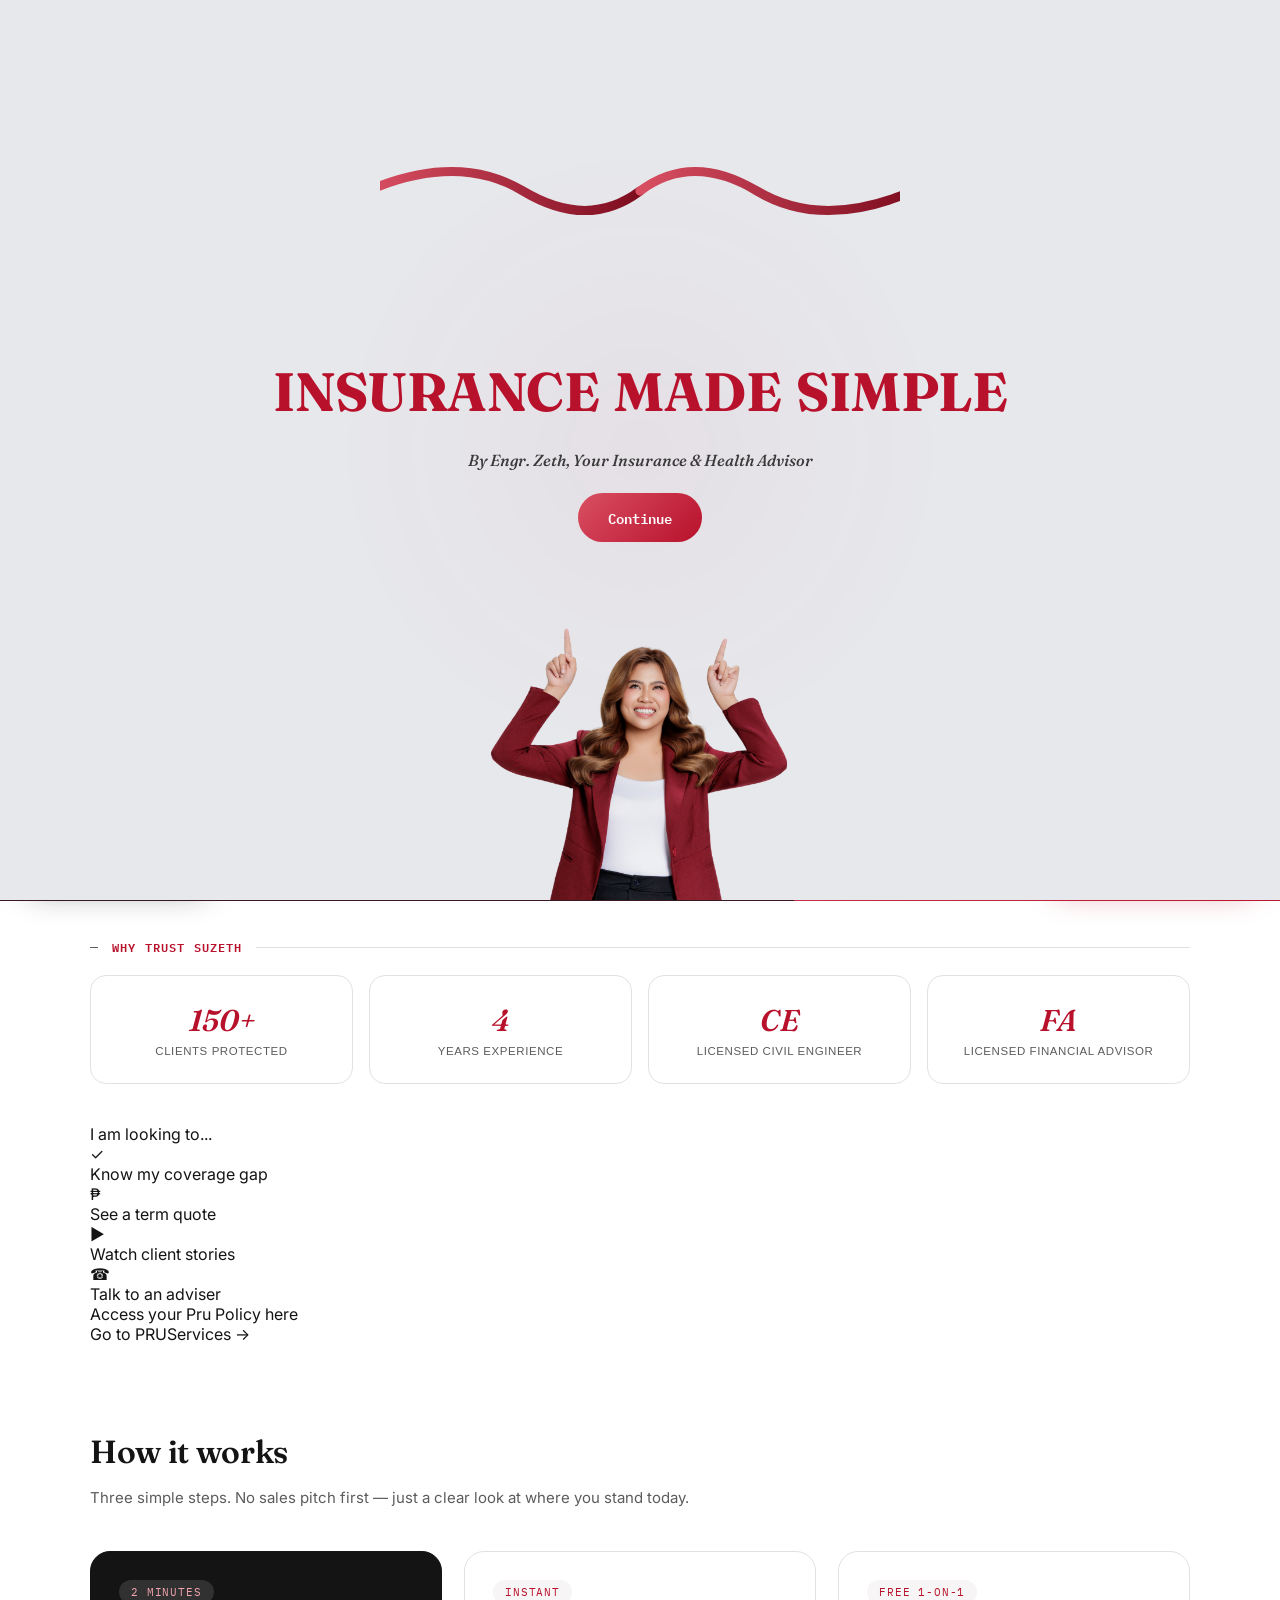
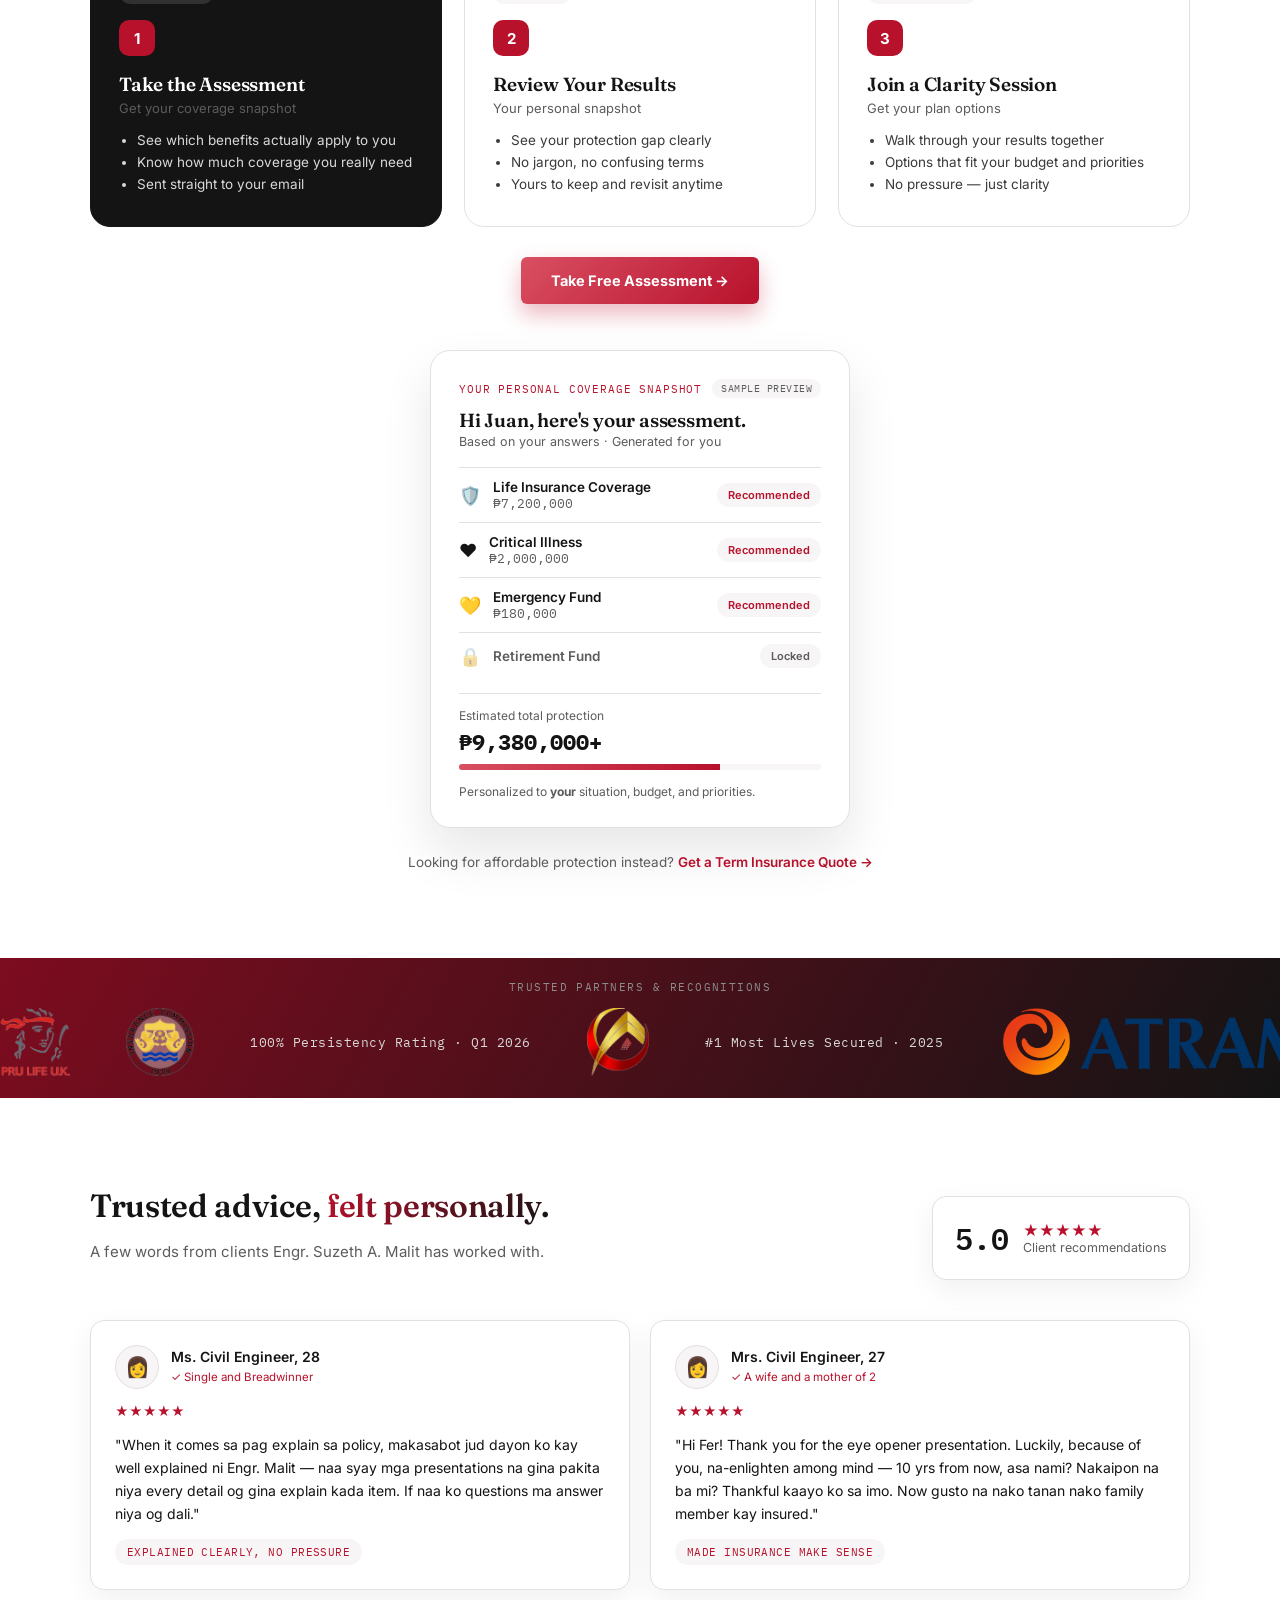
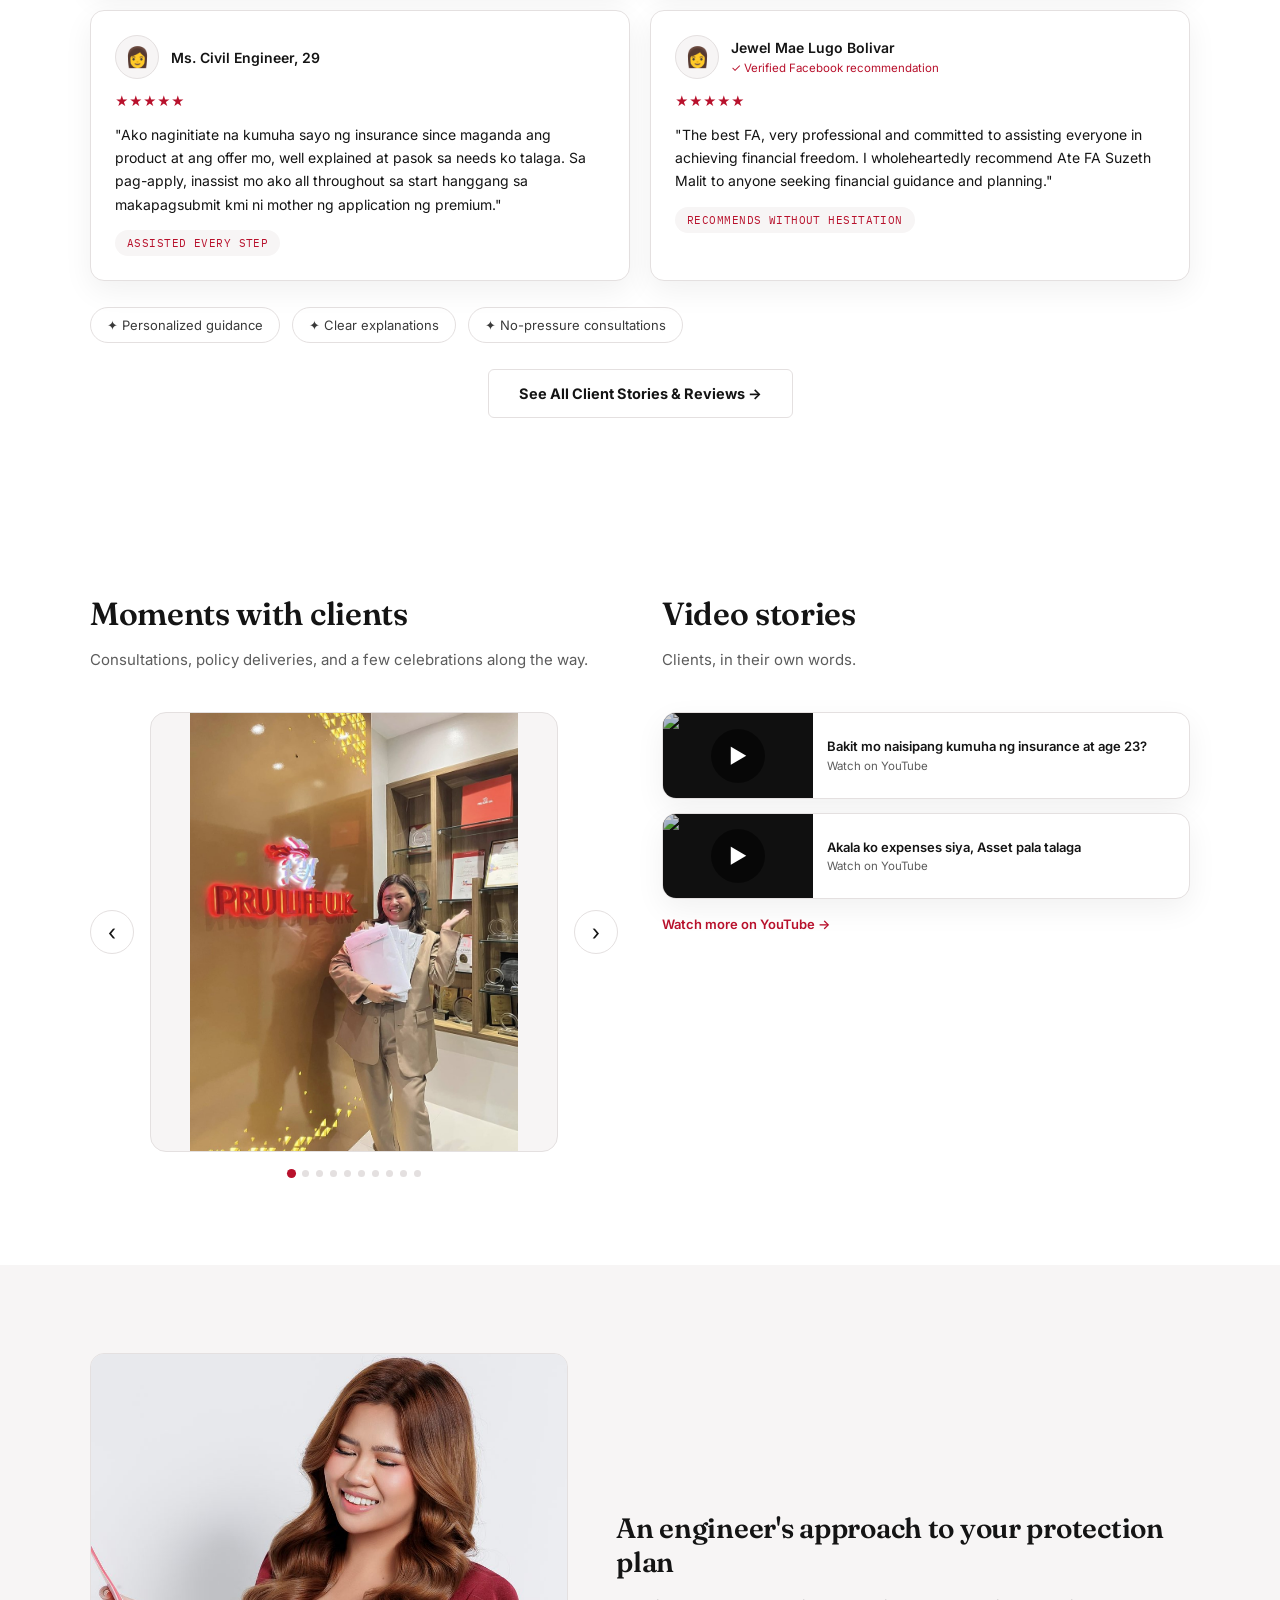
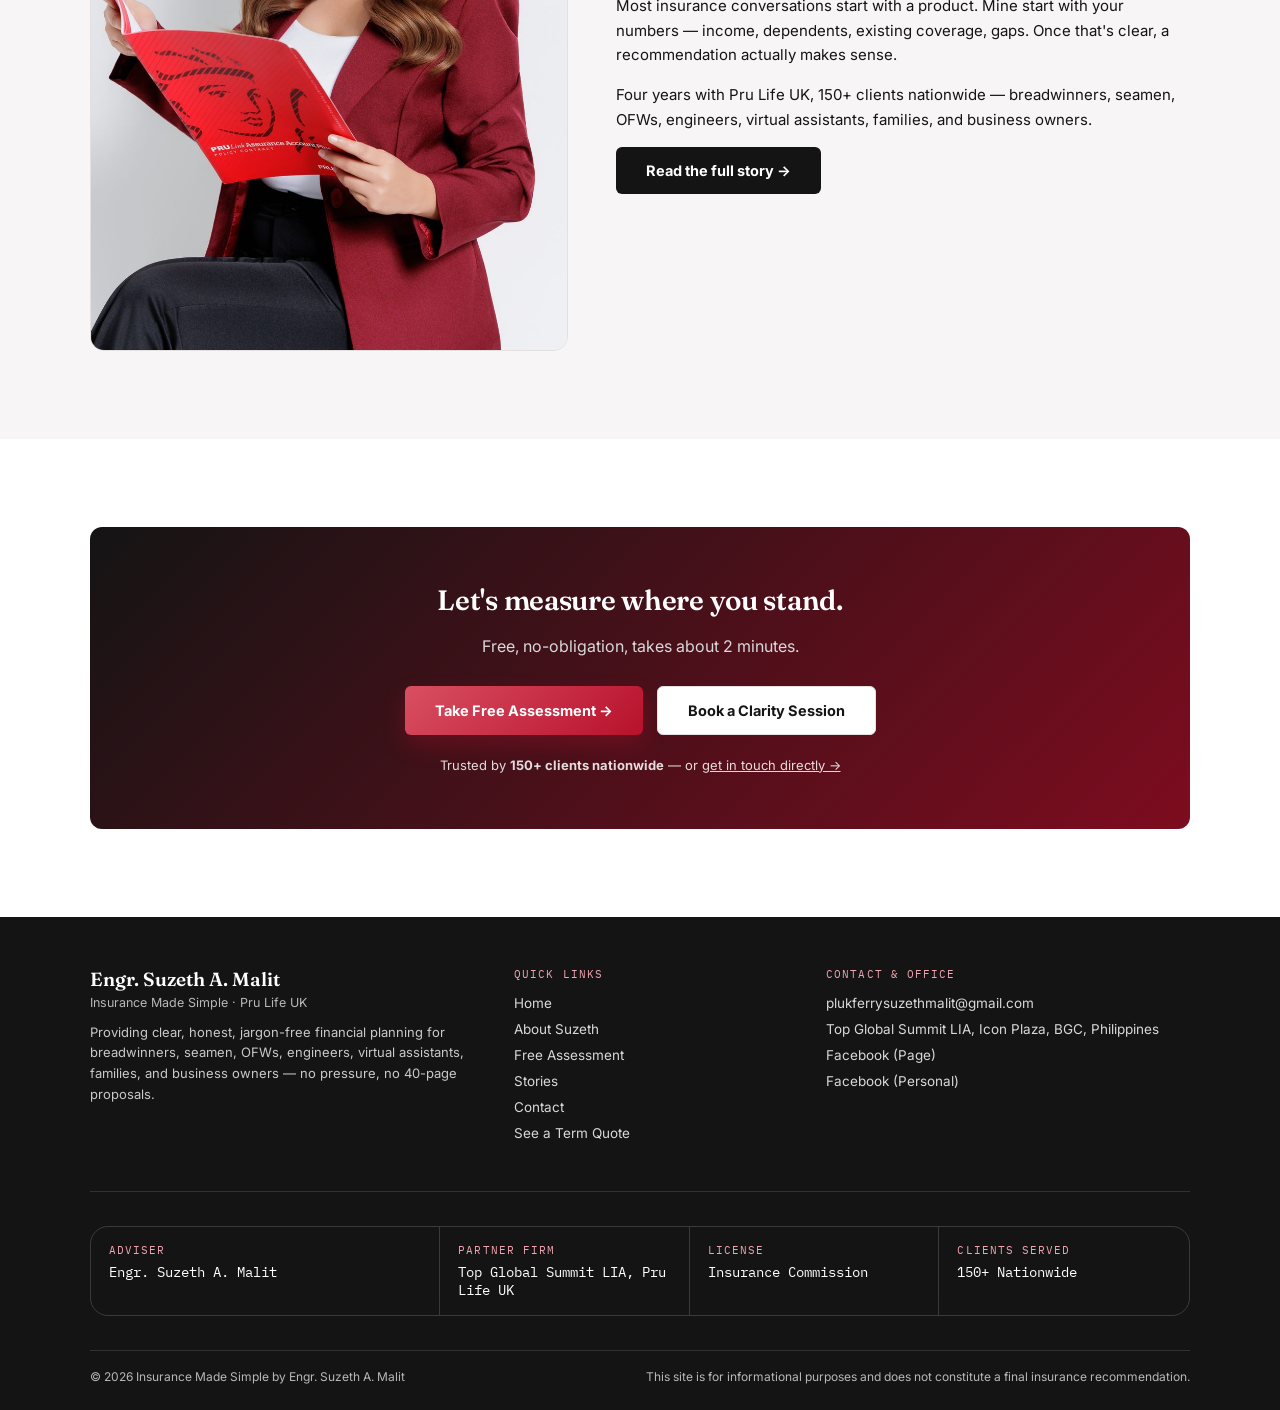
==== index.html @ 4944c246 "Add files via upload" ====
<!DOCTYPE html>
<html lang="en">
<head>
<meta charset="UTF-8">
<meta name="viewport" content="width=device-width, initial-scale=1.0">
<title>Insurance Made Simple — by Engr. Suzeth A. Malit</title>
<meta name="description" content="Licensed financial adviser under Pru Life UK. Structured, no-nonsense life & health insurance planning, made simple.">
<link rel="preconnect" href="https://fonts.googleapis.com">
<link href="https://fonts.googleapis.com/css2?family=Fraunces:ital,opsz,wght@0,9..144,400;0,9..144,500;0,9..144,600;0,9..144,700;1,9..144,500;1,9..144,600&family=Inter:wght@400;500;600;700&family=IBM+Plex+Mono:wght@400;500;600&display=swap" rel="stylesheet">
<link rel="stylesheet" href="styles.css">
<style>
  .hero{padding:48px 0 80px 0;}
  .hero-greeting{
    font-family:'Fraunces',serif;
    font-size:24px;
    font-style:italic;
    color:var(--tan-deep);
    font-weight:600;
    margin-bottom:22px;
  }
  .hero-grid{
    display:grid;
    grid-template-columns:1fr 1.1fr;
    gap:48px;
    align-items:center;
  }
  .eyebrow-pill{
    display:inline-flex;align-items:center;gap:8px;
    font-family:'IBM Plex Mono',monospace;
    font-size:11.5px;letter-spacing:0.1em;text-transform:uppercase;
    color:var(--tan-deep);
    background:var(--card);
    border:1px solid var(--line);
    padding:7px 14px;border-radius:100px;
    margin-bottom:22px;
  }
  .hero h1{
    font-size:50px;
    line-height:1.1;
    margin-bottom:20px;
  }
  .hero p.lede{
    font-size:16.5px;
    color:var(--ink-soft);
    max-width:48ch;
    margin-bottom:30px;
  }
  .hero-ctas{display:flex;gap:14px;flex-wrap:wrap;}
  .hero-rating-badge{
    margin-top:20px;padding:16px 20px;background:var(--cream-2);border-radius:12px;
    display:inline-block;max-width:220px;
  }
  .hrb-stars{color:#F5A623;font-size:14px;letter-spacing:2px;margin-bottom:4px;}
  .hrb-title{font-family:'Fraunces',serif;font-weight:600;font-size:16px;color:var(--ink);}
  .hrb-sub{font-size:13px;color:var(--slate);}

  .hero-photo-card{
    background:var(--card);
    border:1.5px solid var(--line);
    border-radius:28px;
    padding:14px;
    box-shadow:0 20px 50px rgba(20,20,20,0.12);
  }
  .hero-photo-card .photo-slot{
    aspect-ratio:4/5;
    border-radius:20px;
    position:relative;
  }
  .featured-tag{
    position:absolute;
    bottom:14px;left:14px;
    background:var(--card);
    border:1px solid var(--line);
    border-radius:100px;
    padding:7px 14px;
    font-size:12.5px;
    font-weight:600;
    color:var(--ink);
  }
  .spotlight-eyebrow{
    font-family:'IBM Plex Mono',monospace;
    font-size:11px;letter-spacing:0.1em;text-transform:uppercase;
    color:var(--slate);
    margin:18px 0 4px 0;
  }
  .spotlight-name{
    font-size:24px;
    margin-bottom:12px;
  }
  .spotlight-quote{
    border-left:3px solid var(--tan);
    padding-left:14px;
    font-size:13.5px;
    color:var(--ink-soft);
  }

  section.section{padding:78px 0;}
  .section-head{max-width:60ch;margin-bottom:40px;}
  .section-head h2{font-size:32px;margin-bottom:12px;}
  .section-head p{color:var(--slate);font-size:15px;}
  .section-head-row{
    display:flex;justify-content:space-between;align-items:flex-end;flex-wrap:wrap;gap:20px;
    margin-bottom:40px;
  }

  .how-grid{
    display:grid;
    grid-template-columns:repeat(3,1fr);
    gap:20px;
  }
  .how-card{
    background:var(--card);
    border:1.5px solid var(--line);
    border-radius:var(--radius);
    padding:26px;
    box-shadow:0 10px 30px rgba(20,20,20,0.06);
  }
  .how-num{
    font-family:'IBM Plex Mono',monospace;
    font-size:12px;
    color:#fff;
    background:linear-gradient(135deg, var(--tan), var(--tan-deep));
    width:28px;height:28px;
    border-radius:50%;
    display:flex;align-items:center;justify-content:center;
    margin-bottom:16px;
  }
  .how-card h3{font-size:18px;margin-bottom:8px;color:var(--ink);}
  .how-card p{font-size:14px;color:var(--slate);margin:0;}

  .about-preview{
    display:grid;
    grid-template-columns:1fr 1.2fr;
    gap:48px;
    align-items:center;
  }
  .about-preview .photo-slot{aspect-ratio:4/5;}
  .about-preview h2{font-size:28px;margin-bottom:14px;}
  .about-preview p{color:var(--charcoal);font-size:15px;margin-bottom:14px;}

  .testi-grid{
    display:grid;
    grid-template-columns:repeat(3,1fr);
    gap:20px;
  }
  .testi-grid-2col{grid-template-columns:repeat(2,1fr);}
  .testi-grid-2col .testi-card:last-child:nth-child(odd){grid-column:1 / -1;max-width:calc(50% - 10px);margin:0 auto;}
  .tag-row{display:flex;gap:12px;flex-wrap:wrap;margin-top:26px;}
  .tag-pill{
    font-size:13px;color:var(--ink-soft);
    background:var(--card);
    border:1px solid var(--line);
    padding:9px 16px;border-radius:100px;
  }

  .cta-band{
    background:linear-gradient(135deg, var(--ink), var(--maroon));
    color:#fff;
    padding:56px 0;
    text-align:center;
    border-radius:12px;
  }
  .cta-band h2{color:#fff;font-size:28px;margin-bottom:12px;}
  .cta-band p{color:#D9D9D9;margin-bottom:26px;}
  .cta-wrap{max-width:var(--maxw);margin:0 auto;padding:0 40px;}

  @media (max-width:900px){
    .hero-grid{grid-template-columns:1fr;}
    .hero-photo-card{order:-1;max-width:280px;margin:0 auto;}
    .hero h1{font-size:36px;}
    .hero-greeting{font-size:19px;}
    .how-grid{grid-template-columns:1fr;}
    .about-preview{grid-template-columns:1fr;}
    .about-preview .photo-slot{max-width:220px;margin:0 auto;}
    .testi-grid{grid-template-columns:1fr;}
    .achieve-grid{grid-template-columns:1fr 1fr;}
  }

  .video-card{
    border:1.5px solid var(--line);
    border-radius:var(--radius);
    background:var(--card);
    overflow:hidden;
    box-shadow:0 10px 30px rgba(20,20,20,0.06);
  }
  .video-card .vc-frame{aspect-ratio:16/9;background:#000;}
  .video-card .vc-frame iframe{width:100%;height:100%;border:none;display:block;}

  .step-grid{display:grid;grid-template-columns:1fr 1fr;gap:22px;}
  .step-card{border:1.5px solid var(--line);border-radius:20px;padding:28px;background:var(--white);}
  .step-card.dark{background:var(--ink);border-color:var(--ink);}
  .step-card.dark *{color:#fff;}
  .step-card.dark p, .step-card.dark li{color:#D9D9D9;}
  .step-tag{
    display:inline-flex;align-items:center;gap:6px;
    font-family:'IBM Plex Mono',monospace;font-size:10.5px;letter-spacing:0.08em;text-transform:uppercase;
    color:var(--tan-deep);background:var(--cream-2);padding:5px 12px;border-radius:100px;margin-bottom:16px;
  }
  .step-card.dark .step-tag{background:rgba(255,255,255,0.12);color:var(--gold-light);}
  .step-num-badge{
    width:36px;height:36px;border-radius:10px;background:var(--tan-deep);color:#fff;
    display:flex;align-items:center;justify-content:center;font-weight:700;font-size:15px;margin-bottom:16px;
  }
  .step-card h3{font-size:19px;margin-bottom:4px;}
  .step-card .step-sub{font-size:13px;color:var(--slate);margin-bottom:16px;}
  .step-card ul{margin:0;padding-left:18px;font-size:13.5px;color:var(--ink-soft);}
  .step-card li{margin-bottom:6px;}
  @media (max-width:760px){.step-grid{grid-template-columns:1fr;}}

  /* ---------- Scrolling logo marquee ---------- */
  .marquee-section{
    padding:22px 0;
    background:var(--ink);
    overflow:hidden;
  }
  .marquee-label{
    text-align:center;
    font-family:'IBM Plex Mono',monospace;
    font-size:10.5px;
    letter-spacing:0.14em;
    color:#8C8C8C;
    margin-bottom:14px;
  }
  .marquee-track{
    overflow:hidden;
    width:100%;
  }
  .marquee-content{
    display:flex;
    align-items:center;
    gap:56px;
    width:max-content;
    animation:marquee-scroll 28s linear infinite;
  }
  .marquee-section:hover .marquee-content{animation-play-state:paused;}
  .marquee-item{
    display:flex;
    align-items:center;
    flex-shrink:0;
  }
  .marquee-item img{height:68px;width:auto;object-fit:contain;}
  .marquee-item.text{
    font-family:'IBM Plex Mono',monospace;
    font-size:12.5px;
    letter-spacing:0.04em;
    color:#D9D9D9;
    white-space:nowrap;
  }
  @keyframes marquee-scroll{
    from{transform:translateX(0);}
    to{transform:translateX(-50%);}
  }
  @media (max-width:600px){
    .marquee-item img{height:44px;}
    .marquee-content{gap:36px;}
  }

  .home-video-grid{display:grid;grid-template-columns:repeat(3,1fr);gap:18px;}
  .home-video-grid .video-card{
    display:block;text-decoration:none;
    border:1.5px solid var(--line);border-radius:var(--radius);overflow:hidden;
    background:var(--white);box-shadow:0 10px 30px rgba(20,20,20,0.06);
    transition:transform .15s ease, box-shadow .15s ease;
  }
  .home-video-grid .video-card:hover{transform:translateY(-2px);box-shadow:0 14px 34px rgba(20,20,20,0.1);}
  .home-video-grid .vc-frame{
    aspect-ratio:4/5;background:#141414;position:relative;
    display:flex;align-items:center;justify-content:center;
  }
  .home-video-grid .vc-frame img{width:100%;height:100%;object-fit:contain;display:block;}
  .home-video-grid .vc-body{padding:14px 16px;}
  .home-video-grid .vc-title{font-size:13.5px;font-weight:600;color:var(--ink);}
  .home-video-grid .vc-desc{font-size:12px;color:var(--slate);}
  .vc-play-overlay{
    position:absolute;inset:0;display:flex;align-items:center;justify-content:center;
    background:rgba(0,0,0,0.18);
  }
  .vc-play-overlay span{
    width:54px;height:54px;border-radius:50%;background:rgba(0,0,0,0.55);
    display:flex;align-items:center;justify-content:center;color:#fff;font-size:20px;
  }
  .home-video-more{
    border:1.5px dashed var(--line);border-radius:var(--radius);
    display:flex;flex-direction:column;align-items:center;justify-content:center;
    text-align:center;padding:30px 20px;aspect-ratio:4/5;background:var(--white);
  }
  .hvm-icon{font-size:28px;margin-bottom:10px;}
  .hvm-title{font-size:14px;font-weight:600;color:var(--ink);margin-bottom:4px;}
  .hvm-sub{font-size:12px;color:var(--slate);}
  @media (max-width:760px){.home-video-grid{grid-template-columns:1fr 1fr;}}

  .proof-split-videos .video-card{
    display:flex;text-decoration:none;
    border:1.5px solid var(--line);border-radius:var(--radius);overflow:hidden;
    background:var(--white);box-shadow:0 10px 30px rgba(20,20,20,0.06);
    transition:transform .15s ease, box-shadow .15s ease;
  }
  .proof-split-videos .video-card:hover{transform:translateY(-2px);box-shadow:0 14px 34px rgba(20,20,20,0.1);}
  .proof-split-videos .vc-frame{
    aspect-ratio:16/9;background:#141414;position:relative;flex-shrink:0;width:150px;
    display:flex;align-items:center;justify-content:center;
  }
  .proof-split-videos .vc-frame img{width:100%;height:100%;object-fit:cover;display:block;}
  .proof-split-videos .vc-frame iframe{width:100%;height:100%;border:none;display:block;}
  .proof-split-videos .vc-body{padding:12px 14px;display:flex;flex-direction:column;justify-content:center;}
  .proof-split-videos .vc-title{font-size:13px;font-weight:600;color:var(--ink);line-height:1.3;}
  .proof-split-videos .vc-desc{font-size:11.5px;color:var(--slate);margin-top:4px;}
  @media (max-width:500px){.proof-split-videos .video-card{flex-direction:column;}.proof-split-videos .vc-frame{width:100%;}}

  .social-proof-strip{
    display:flex;align-items:center;justify-content:center;gap:16px;
    flex-wrap:wrap;padding:26px 0;
  }
  .sp-avatars{display:flex;}
  .sp-avatar{
    width:38px;height:38px;border-radius:50%;
    background:var(--cream-2);border:2px solid var(--white);
    display:flex;align-items:center;justify-content:center;
    overflow:hidden;margin-left:-10px;
    box-shadow:0 2px 6px rgba(20,20,20,0.1);
  }
  .sp-avatar img{width:100%;height:100%;object-fit:cover;filter:blur(3px);transform:scale(1.15);}
  .sp-avatar:first-child{margin-left:0;}
  .sp-text{font-size:14px;color:var(--ink-soft);}
  .sp-text b{color:var(--ink);}
  @media (max-width:600px){
    .social-proof-strip{flex-direction:column;text-align:center;gap:10px;}
  }
  .intro-preloader{
    position:fixed;inset:0;z-index:10000;
    background:#E7E8EC;
    display:flex;flex-direction:column;align-items:center;justify-content:center;gap:16px;
    opacity:1;transition:opacity .6s cubic-bezier(.16,.84,.44,1),visibility .6s cubic-bezier(.16,.84,.44,1);
  }
  .intro-preloader.intro-loaded{opacity:0;visibility:hidden;pointer-events:none;}
  .intro-glow{
    position:absolute;width:min(70vw,480px);height:min(70vw,480px);
    background:radial-gradient(circle, rgba(184,17,44,0.10), transparent 70%);
    border-radius:50%;opacity:0;filter:blur(20px);
    animation:introGlow 1.3s cubic-bezier(.16,.84,.44,1) forwards;
  }
  @keyframes introGlow{0%{opacity:0;transform:scale(.15);}40%{opacity:.8;transform:scale(1);}100%{opacity:.35;transform:scale(1.35);}}
  .intro-bg-photo{
    position:absolute;left:50%;bottom:0;transform:translateX(-50%);
    height:62%;width:auto;max-width:82%;
    opacity:0;object-fit:contain;object-position:bottom center;
    animation:introBgPhotoIn 1.6s cubic-bezier(.16,.84,.44,1) forwards;animation-delay:.2s;
  }
  @keyframes introBgPhotoIn{0%{opacity:0;transform:translateX(-50%) translateY(24px);}100%{opacity:1;transform:translateX(-50%) translateY(0);}}
  @media (max-width:760px){
    .intro-bg-photo{height:52%;max-width:92%;opacity:0 !important;animation:introBgPhotoInMobile 1.6s cubic-bezier(.16,.84,.44,1) forwards;animation-delay:.2s;}
  }
  @keyframes introBgPhotoInMobile{0%{opacity:0;transform:translateX(-50%);}100%{opacity:1;transform:translateX(-50%);}}
  .intro-ribbon{
    position:absolute;top:14%;left:50%;transform:translateX(-50%);
    width:min(70vw,520px);height:auto;z-index:1;
  }
  .intro-ribbon-left, .intro-ribbon-right{
    stroke-dasharray:600;stroke-dashoffset:600;
    animation:introRibbonDraw 1.1s cubic-bezier(.16,.84,.44,1) forwards;animation-delay:.15s;
  }
  .intro-ribbon-right{animation-delay:.25s;}
  @keyframes introRibbonDraw{to{stroke-dashoffset:0;}}
  .intro-title{
    position:relative;z-index:1;margin:0;display:flex;flex-wrap:wrap;justify-content:center;gap:.28em;
    font-family:'Fraunces',serif;font-weight:700;font-size:clamp(28px,6vw,54px);
    text-align:center;color:var(--tan-deep);
  }
  .intro-title .il{display:inline-block;opacity:0;transform:scale(2.2) translateY(12px);filter:blur(14px);
    animation:introLetter .8s cubic-bezier(.16,.84,.44,1) forwards;animation-delay:calc(var(--i,0)*35ms + .2s);}
  @keyframes introLetter{0%{opacity:0;transform:scale(2.2) translateY(12px);filter:blur(14px);}55%{opacity:1;filter:blur(0);}100%{opacity:1;transform:scale(1) translateY(0);filter:blur(0);}}
  .intro-sub{
    position:relative;z-index:1;margin:6px 0 4px;
    font-family:'Fraunces',serif;font-style:italic;font-weight:500;font-size:16px;color:var(--ink-soft);opacity:0;
    animation:introFadeUp .6s cubic-bezier(.16,.84,.44,1) forwards;animation-delay:1.2s;
  }
  @keyframes introFadeUp{from{opacity:0;transform:translateY(10px);}to{opacity:1;transform:translateY(0);}}
  .intro-continue{
    position:relative;z-index:1;font-family:'IBM Plex Mono',monospace;font-weight:600;font-size:14px;
    padding:13px 30px;border-radius:100px;border:none;color:#fff;
    background:linear-gradient(135deg,var(--tan),var(--tan-deep));cursor:pointer;
    opacity:0;transform:translateY(14px);
    animation:introBtnIn .7s cubic-bezier(.16,.84,.44,1) forwards;animation-delay:1.4s;
  }
  @keyframes introBtnIn{to{opacity:1;transform:translateY(0);}}
  @media (prefers-reduced-motion: reduce){
    .intro-preloader{transition:opacity .2s linear;}
    .intro-glow{display:none;}
  }
  .snapshot-preview-wrap{display:flex;justify-content:center;margin-top:46px;}
  .snapshot-card{
    max-width:420px;width:100%;background:var(--white);
    border:1.5px solid var(--line);border-radius:20px;padding:28px;
    box-shadow:0 24px 50px rgba(20,20,20,0.1);
  }
  .snapshot-head{display:flex;align-items:center;justify-content:space-between;margin-bottom:10px;}
  .sc-label{font-family:'IBM Plex Mono',monospace;font-size:10.5px;letter-spacing:.08em;text-transform:uppercase;color:var(--tan-deep);}
  .sc-sample-tag{font-family:'IBM Plex Mono',monospace;font-size:9.5px;letter-spacing:.05em;text-transform:uppercase;color:var(--slate);background:var(--cream-2);padding:3px 9px;border-radius:100px;}
  .snapshot-card h3{font-size:19px;margin-bottom:2px;}
  .sc-sub{font-size:12.5px;color:var(--slate);margin-bottom:18px;}
  .sc-row{display:flex;align-items:center;justify-content:space-between;padding:11px 0;border-top:1px solid var(--line);}
  .sc-row-left{display:flex;align-items:center;gap:12px;}
  .sc-icon{font-size:18px;}
  .sc-locked-icon{opacity:.4;}
  .sc-item-title{font-size:13.5px;font-weight:600;color:var(--ink);}
  .sc-item-title.sc-locked{color:var(--slate);}
  .sc-item-amt{font-family:'IBM Plex Mono',monospace;font-size:12.5px;color:var(--slate);}
  .sc-badge{font-size:11px;font-weight:600;color:var(--tan-deep);background:var(--cream-2);padding:5px 11px;border-radius:100px;}
  .sc-badge-locked{color:var(--slate);}
  .sc-total{margin-top:14px;padding-top:14px;border-top:1.5px solid var(--line);}
  .sc-total-label{font-size:12px;color:var(--slate);margin-bottom:4px;}
  .sc-total-amt{font-family:'IBM Plex Mono',monospace;font-size:22px;font-weight:700;color:var(--ink);margin-bottom:8px;}
  .sc-total-bar{height:6px;background:var(--cream-2);border-radius:100px;overflow:hidden;}
  .sc-total-fill{width:72%;height:100%;background:linear-gradient(90deg,var(--tan),var(--tan-deep));}
  .sc-foot{font-size:12px;color:var(--slate);margin-top:14px;}

  .gallery-stage-wrap{display:flex;align-items:center;gap:16px;justify-content:center;}
  .gallery-stage{
    flex:1;max-width:560px;height:440px;
    background:var(--cream-2);border-radius:16px;border:1.5px solid var(--line);
    display:flex;align-items:center;justify-content:center;overflow:hidden;
  }
  .gallery-stage img{max-width:100%;max-height:100%;width:auto;height:auto;object-fit:contain;display:block;transition:opacity .2s ease;}
  .gallery-arrow{
    flex-shrink:0;width:44px;height:44px;border-radius:50%;
    background:var(--white);border:1.5px solid var(--line);color:var(--ink);
    font-size:22px;cursor:pointer;display:flex;align-items:center;justify-content:center;
    transition:border-color .15s ease, color .15s ease;
  }
  .gallery-arrow:hover{border-color:var(--tan-deep);color:var(--tan-deep);}
  .gallery-dots{display:flex;gap:7px;justify-content:center;margin-top:18px;}
  .gallery-dot{width:7px;height:7px;border-radius:50%;background:var(--line);cursor:pointer;transition:background .15s ease,transform .15s ease;}
  .gallery-dot.active{background:var(--tan-deep);transform:scale(1.3);}
  @media (max-width:640px){
    .gallery-stage{height:320px;}
    .gallery-arrow{width:36px;height:36px;font-size:18px;}
  }
  .hero.diag-bg{
    position:relative;overflow:hidden;
    background:#3A1A20;
  }
  .hero.diag-bg::before{
    content:"";position:absolute;top:0;right:-10%;width:48%;height:100%;
    background:linear-gradient(135deg, var(--tan) 0%, var(--tan-deep) 100%);
    clip-path:polygon(30% 0, 100% 0, 100% 100%, 0% 100%);
    z-index:0;
  }
  .hero.diag-bg > .wrap{position:relative;z-index:1;}
  .hero.diag-bg .eyebrow-pill{background:rgba(255,255,255,.12);border-color:rgba(255,255,255,.28);color:#fff;}
  .hero.diag-bg h1{color:#fff;}
  .hero.diag-bg .grad-heading{background:linear-gradient(120deg, #F5C344 0%, #FFFFFF 100%);-webkit-background-clip:text;background-clip:text;color:transparent;}
  .hero.diag-bg p.lede{color:#EDE1DF;}
  .hero.diag-bg p.lede[style*="tan-deep"]{color:#F5C344 !important;}
  .hero.diag-bg p.lede[style*="var(--ink)"]{color:#fff !important;}
  .hero.diag-bg .btn-outline{background:transparent;border-color:rgba(255,255,255,.55);color:#fff;}
  .hero.diag-bg .btn-outline:hover{border-color:#fff;background:rgba(255,255,255,.12);}
  .hero.diag-bg .hero-rating-badge{background:rgba(255,255,255,.14);}
  .hero.diag-bg .hrb-title{color:#fff;}
  .hero.diag-bg .hrb-sub{color:#EDE1DF;}
  .hero.diag-bg .video-card{box-shadow:0 30px 60px rgba(0,0,0,.45);}
  @media (max-width:760px){
    .hero.diag-bg::before{width:100%;right:0;opacity:.9;}
  }
</style>
</head>
<body id="index-body">

<div class="intro-preloader" id="introPreloader">
  <div class="intro-glow"></div>
  <img class="intro-bg-photo" src="images/intro-bg.png" alt="">
  <svg class="intro-ribbon" viewBox="0 0 800 200" preserveAspectRatio="xMidYMid meet">
    <path class="intro-ribbon-left" d="M -20 100 Q 120 40, 220 100 T 400 100" fill="none" stroke="url(#ribbonGrad)" stroke-width="14" stroke-linecap="round"/>
    <path class="intro-ribbon-right" d="M 820 100 Q 680 160, 580 100 T 400 100" fill="none" stroke="url(#ribbonGrad)" stroke-width="14" stroke-linecap="round"/>
    <defs>
      <linearGradient id="ribbonGrad" x1="0%" y1="0%" x2="100%" y2="0%">
        <stop offset="0%" stop-color="#D94F62"/>
        <stop offset="100%" stop-color="#7D0C1F"/>
      </linearGradient>
    </defs>
  </svg>
  <h1 class="intro-title" id="introTitle"></h1>
  <p class="intro-sub">By Engr. Zeth, Your Insurance &amp; Health Advisor</p>
  <button class="intro-continue" id="introContinue">Continue</button>
</div>

<div class="page-transition-wrap" id="pageWrap">

<div class="top-accent"></div>

<nav class="site-nav">
  <div class="wrap">
    <a href="index.html" class="brand-mark">
      <span class="brand-avatar"><img src="images/headshot.jpg" alt="Engr. Suzeth A. Malit"></span>
      <span class="brand-name">Insurance Made Simple <em>by Engr. Zeth</em><small class="brand-tagline">Zero to F.I.R.E: Financial Independence, Retiring Early</small></span>
    </a>
    <button class="nav-toggle" id="navToggle" aria-label="Menu">&#9776;</button>
    <div class="nav-links" id="navLinks">
      <a href="index.html" class="current">Home</a>
      <a href="about.html">About</a>
      <a href="assessment.html">Assessment</a>
      <a href="stories.html">Stories</a>
      <a href="contact.html">Contact</a>
      <a href="booking.html" class="nav-cta">Book a Clarity Session</a>
      <button class="theme-toggle" id="themeToggle" title="Toggle dark mode" aria-label="Toggle dark mode">🌙</button>
    </div>
  </div>
</nav>

<header class="hero diag-bg">
  <div class="wrap">
    <div class="hero-greeting">👋 Hello, there! Watch this first —</div>
    <div class="hero-grid">
      <div class="video-card">
        <div class="vc-frame" id="watchFrame"></div>
      </div>
      <div>
        <div class="eyebrow-pill">Free · 2-Minute Assessment</div>
        <h1>Finally know if <span class="grad-heading">YOU</span> or your <span class="grad-heading">loved ones</span> is truly protected.</h1>
        <p class="lede" style="font-family:'Fraunces',serif;font-style:italic;color:var(--tan-deep);font-size:17px;margin-bottom:14px;">"Insurance shouldn't feel confusing. Let's make it simple."</p>
        <p class="lede">Take a short assessment to see where the gaps are and what coverage actually fits your life. Then we'll go over it together — free, one-on-one.</p>
        <p class="lede" style="font-weight:700;color:var(--ink);">No hard selling. No complicated terms. Just honest guidance.</p>
        <div class="hero-ctas">
          <a href="assessment.html" class="btn btn-gold">Take Free Assessment →</a>
          <a href="booking.html" class="btn btn-outline">Book a Clarity Session</a>
        </div>
        <div class="hero-rating-badge">
          <div class="hrb-stars">★★★★★</div>
          <div class="hrb-title">Rated 5 stars</div>
          <div class="hrb-sub">150+ clients</div>
        </div>
      </div>
    </div>
  </div>
</header>

<section class="section reveal" style="padding-top:36px;padding-bottom:20px;">
  <div class="wrap">
    <div class="measure-divider"><span class="tick"></span><span class="lbl">Why trust Suzeth</span><span class="rule"></span></div>
    <div class="stats-grid-new">
      <div class="stat-card-new"><div class="num">150+</div><div class="lbl">Clients Protected</div></div>
      <div class="stat-card-new"><div class="num">4</div><div class="lbl">Years Experience</div></div>
      <div class="stat-card-new"><div class="num">CE</div><div class="lbl">Licensed Civil Engineer</div></div>
      <div class="stat-card-new"><div class="num">FA</div><div class="lbl">Licensed Financial Advisor</div></div>
    </div>
  </div>
</section>

<section class="section reveal" style="padding-top:20px;">
  <div class="wrap">
    <div class="looking-band">
      <div>
        <div class="looking-band-label">I am looking to...</div>
        <div class="looking-band-items">
          <a href="assessment.html" class="lb-item"><div class="lb-icon">✓</div><span>Know my coverage gap</span></a>
          <a href="term-insurance.html" class="lb-item"><div class="lb-icon">₱</div><span>See a term quote</span></a>
          <a href="stories.html" class="lb-item"><div class="lb-icon">▶</div><span>Watch client stories</span></a>
          <a href="booking.html" class="lb-item"><div class="lb-icon">☎</div><span>Talk to an adviser</span></a>
        </div>
      </div>
      <div class="looking-band-cta">
        <div>Access your Pru Policy here</div>
        <a href="https://pruservices.prulifeuk.com.ph/" target="_blank">Go to PRUServices →</a>
      </div>
    </div>
  </div>
</section>

<section class="section" style="padding-top:0;">
  <div class="wrap">
    <div class="section-head">
      <h2>How it works</h2>
      <p>Three simple steps. No sales pitch first — just a clear look at where you stand today.</p>
    </div>
    <div class="step-grid" style="grid-template-columns:repeat(3,1fr);">
      <div class="step-card dark">
        <div class="step-tag">2 minutes</div>
        <div class="step-num-badge">1</div>
        <h3>Take the Assessment</h3>
        <div class="step-sub">Get your coverage snapshot</div>
        <ul>
          <li>See which benefits actually apply to you</li>
          <li>Know how much coverage you really need</li>
          <li>Sent straight to your email</li>
        </ul>
      </div>
      <div class="step-card">
        <div class="step-tag">Instant</div>
        <div class="step-num-badge">2</div>
        <h3>Review Your Results</h3>
        <div class="step-sub">Your personal snapshot</div>
        <ul>
          <li>See your protection gap clearly</li>
          <li>No jargon, no confusing terms</li>
          <li>Yours to keep and revisit anytime</li>
        </ul>
      </div>
      <div class="step-card">
        <div class="step-tag">Free 1-on-1</div>
        <div class="step-num-badge">3</div>
        <h3>Join a Clarity Session</h3>
        <div class="step-sub">Get your plan options</div>
        <ul>
          <li>Walk through your results together</li>
          <li>Options that fit your budget and priorities</li>
          <li>No pressure — just clarity</li>
        </ul>
      </div>
    </div>
    <div style="text-align:center;margin-top:30px;">
      <a href="assessment.html" class="btn btn-gold">Take Free Assessment →</a>
    </div>

    <div class="snapshot-preview-wrap">
      <div class="snapshot-card">
        <div class="snapshot-head">
          <div class="sc-label">Your Personal Coverage Snapshot</div>
          <span class="sc-sample-tag">Sample preview</span>
        </div>
        <h3>Hi Juan, here's your assessment.</h3>
        <div class="sc-sub">Based on your answers · Generated for you</div>
        <div class="sc-row">
          <div class="sc-row-left"><span class="sc-icon">🛡️</span><div><div class="sc-item-title">Life Insurance Coverage</div><div class="sc-item-amt">₱7,200,000</div></div></div>
          <span class="sc-badge">Recommended</span>
        </div>
        <div class="sc-row">
          <div class="sc-row-left"><span class="sc-icon">❤️</span><div><div class="sc-item-title">Critical Illness</div><div class="sc-item-amt">₱2,000,000</div></div></div>
          <span class="sc-badge">Recommended</span>
        </div>
        <div class="sc-row">
          <div class="sc-row-left"><span class="sc-icon">💛</span><div><div class="sc-item-title">Emergency Fund</div><div class="sc-item-amt">₱180,000</div></div></div>
          <span class="sc-badge">Recommended</span>
        </div>
        <div class="sc-row">
          <div class="sc-row-left"><span class="sc-icon sc-locked-icon">🔒</span><div><div class="sc-item-title sc-locked">Retirement Fund</div></div></div>
          <span class="sc-badge sc-badge-locked">Locked</span>
        </div>
        <div class="sc-total">
          <div class="sc-total-label">Estimated total protection</div>
          <div class="sc-total-amt">₱9,380,000+</div>
          <div class="sc-total-bar"><div class="sc-total-fill"></div></div>
        </div>
        <div class="sc-foot">Personalized to <b>your</b> situation, budget, and priorities.</div>
      </div>
    </div>

    <div style="text-align:center;margin-top:26px;font-size:13.5px;color:var(--slate);">
      Looking for affordable protection instead? <a href="term-insurance.html" style="color:var(--tan-deep);font-weight:600;">Get a Term Insurance Quote →</a>
    </div>
  </div>
</section>

<section class="marquee-section" style="background:linear-gradient(120deg, var(--maroon) 0%, var(--ink) 100%);">
  <div class="marquee-label">TRUSTED PARTNERS &amp; RECOGNITIONS</div>
  <div class="marquee-track">
    <div class="marquee-content">
      <span class="marquee-item"><img src="images/logo-prulifeuk.png" alt="Pru Life UK"></span>
      <span class="marquee-item"><img src="images/logo-insurance-commission.png" alt="Insurance Commission"></span>
      <span class="marquee-item text">100% Persistency Rating · Q1 2026</span>
      <span class="marquee-item"><img src="images/logo-topglobalsummit.png" alt="Top Global Summit LIA"></span>
      <span class="marquee-item text">#1 Most Lives Secured · 2025</span>
      <span class="marquee-item"><img src="images/logo-atram.png" alt="ATRAM"></span>
      <span class="marquee-item"><img src="images/logo-eastspring.png" alt="Eastspring Investments — A member of Prudential plc (UK)"></span>
      <!-- duplicate set for seamless loop -->
      <span class="marquee-item"><img src="images/logo-prulifeuk.png" alt="Pru Life UK"></span>
      <span class="marquee-item"><img src="images/logo-insurance-commission.png" alt="Insurance Commission"></span>
      <span class="marquee-item text">100% Persistency Rating · Q1 2026</span>
      <span class="marquee-item"><img src="images/logo-topglobalsummit.png" alt="Top Global Summit LIA"></span>
      <span class="marquee-item text">#1 Most Lives Secured · 2025</span>
      <span class="marquee-item"><img src="images/logo-atram.png" alt="ATRAM"></span>
      <span class="marquee-item"><img src="images/logo-eastspring.png" alt="Eastspring Investments — A member of Prudential plc (UK)"></span>
    </div>
  </div>
</section>

<section class="section" id="feedback">
  <div class="wrap">
    <div class="section-head-row">
      <div class="section-head" style="margin-bottom:0;">
        <h2>Trusted advice, <span class="grad-heading">felt personally.</span></h2>
        <p>A few words from clients Engr. Suzeth A. Malit has worked with.</p>
      </div>
      <div class="rating-badge">
        <span class="rb-num">5.0</span>
        <div>
          <div class="rb-stars">★★★★★</div>
          <div class="rb-label">Client recommendations</div>
        </div>
      </div>
    </div>
    <div class="testi-grid testi-grid-2col">
      <div class="testi-card">
        <div class="testi-head">
          <div class="testi-avatar"></div>
          <div>
            <div class="testi-name">Ms. Civil Engineer, 28</div>
            <div class="testi-verified">✓ Single and Breadwinner</div>
          </div>
        </div>
        <div class="testi-stars">★★★★★</div>
        <p>"When it comes sa pag explain sa policy, makasabot jud dayon ko kay well explained ni Engr. Malit — naa syay mga presentations na gina pakita niya every detail og gina explain kada item. If naa ko questions ma answer niya og dali."</p>
        <span class="testi-tag">Explained clearly, no pressure</span>
      </div>
      <div class="testi-card">
        <div class="testi-head">
          <div class="testi-avatar"></div>
          <div>
            <div class="testi-name">Mrs. Civil Engineer, 27</div>
            <div class="testi-verified">✓ A wife and a mother of 2</div>
          </div>
        </div>
        <div class="testi-stars">★★★★★</div>
        <p>"Hi Fer! Thank you for the eye opener presentation. Luckily, because of you, na-enlighten among mind — 10 yrs from now, asa nami? Nakaipon na ba mi? Thankful kaayo ko sa imo. Now gusto na nako tanan nako family member kay insured."</p>
        <span class="testi-tag">Made insurance make sense</span>
      </div>
      <div class="testi-card">
        <div class="testi-head">
          <div class="testi-avatar"></div>
          <div>
            <div class="testi-name">Ms. Civil Engineer, 29</div>
          </div>
        </div>
        <div class="testi-stars">★★★★★</div>
        <p>"Ako naginitiate na kumuha sayo ng insurance since maganda ang product at ang offer mo, well explained at pasok sa needs ko talaga. Sa pag-apply, inassist mo ako all throughout sa start hanggang sa makapagsubmit kmi ni mother ng application ng premium."</p>
        <span class="testi-tag">Assisted every step</span>
      </div>
      <div class="testi-card">
        <div class="testi-head">
          <div class="testi-avatar"></div>
          <div>
            <div class="testi-name">Jewel Mae Lugo Bolivar</div>
            <div class="testi-verified">✓ Verified Facebook recommendation</div>
          </div>
        </div>
        <div class="testi-stars">★★★★★</div>
        <p>"The best FA, very professional and committed to assisting everyone in achieving financial freedom. I wholeheartedly recommend Ate FA Suzeth Malit to anyone seeking financial guidance and planning."</p>
        <span class="testi-tag">Recommends without hesitation</span>
      </div>
    </div>
    <div class="tag-row">
      <span class="tag-pill">✦ Personalized guidance</span>
      <span class="tag-pill">✦ Clear explanations</span>
      <span class="tag-pill">✦ No-pressure consultations</span>
    </div>
    <div style="text-align:center;margin-top:26px;">
      <a href="stories.html" class="btn btn-outline">See All Client Stories &amp; Reviews →</a>
    </div>
  </div>
</section>

<section class="section reveal" id="proof-split">
  <div class="wrap">
    <div class="proof-split-grid">
      <div>
        <div class="section-head">
          <h2>Moments with clients</h2>
          <p>Consultations, policy deliveries, and a few celebrations along the way.</p>
        </div>
        <div class="gallery-stage-wrap">
          <button class="gallery-arrow gallery-prev" id="galleryPrev" aria-label="Previous">‹</button>
          <div class="gallery-stage">
            <img id="galleryImg" src="images/gallery-1.jpg" alt="Client moment">
          </div>
          <button class="gallery-arrow gallery-next" id="galleryNext" aria-label="Next">›</button>
        </div>
        <div class="gallery-dots" id="galleryDots"></div>
      </div>
      <div>
        <div class="section-head">
          <h2>Video stories</h2>
          <p>Clients, in their own words.</p>
        </div>
        <div class="proof-split-videos">
          <a href="https://www.youtube.com/watch?v=NbH19_7Bv4Q" target="_blank" class="video-card" onclick="return playVideo(event, this, 'youtube', 'NbH19_7Bv4Q')">
            <div class="vc-frame">
              <img src="https://img.youtube.com/vi/NbH19_7Bv4Q/hqdefault.jpg" alt="Client video story thumbnail">
              <div class="vc-play-overlay"><span>▶</span></div>
            </div>
            <div class="vc-body">
              <div class="vc-title">Bakit mo naisipang kumuha ng insurance at age 23?</div>
              <div class="vc-desc">Watch on YouTube</div>
            </div>
          </a>
          <a href="https://www.youtube.com/watch?v=7KtoPoY2-qw" target="_blank" class="video-card" onclick="return playVideo(event, this, 'youtube', '7KtoPoY2-qw')">
            <div class="vc-frame">
              <img src="https://img.youtube.com/vi/7KtoPoY2-qw/hqdefault.jpg" alt="Client video story thumbnail">
              <div class="vc-play-overlay"><span>▶</span></div>
            </div>
            <div class="vc-body">
              <div class="vc-title">Akala ko expenses siya, Asset pala talaga</div>
              <div class="vc-desc">Watch on YouTube</div>
            </div>
          </a>
        </div>
        <div style="margin-top:14px;">
          <a href="stories.html#videos" style="font-size:13px;color:var(--tan-deep);font-weight:600;">Watch more on YouTube →</a>
        </div>
      </div>
    </div>
  </div>
</section>

<section class="section" style="background:var(--cream-2);">
  <div class="wrap about-preview">
    <div class="photo-slot has-image"><img src="images/about-photo.jpg" alt="Engr. Suzeth Malit"></div>
    <div>
      <h2>An engineer's approach to your protection plan</h2>
      <p>Most insurance conversations start with a product. Mine start with your numbers — income, dependents, existing coverage, gaps. Once that's clear, a recommendation actually makes sense.</p>
      <p>Four years with Pru Life UK, 150+ clients nationwide — breadwinners, seamen, OFWs, engineers, virtual assistants, families, and business owners.</p>
      <a href="about.html" class="btn btn-ink">Read the full story →</a>
    </div>
  </div>
</section>

<section class="section">
  <div class="cta-wrap">
    <div class="cta-band">
      <div class="wrap" style="padding:0 24px;">
        <h2>Let's measure where you stand.</h2>
        <p>Free, no-obligation, takes about 2 minutes.</p>
        <div style="display:flex;gap:14px;justify-content:center;flex-wrap:wrap;">
          <a href="assessment.html" class="btn btn-gold">Take Free Assessment →</a>
          <a href="booking.html" class="btn btn-outline">Book a Clarity Session</a>
        </div>
        <div style="margin-top:22px;font-size:13px;opacity:.85;">
          Trusted by <b>150+ clients nationwide</b> — or <a href="contact.html" style="text-decoration:underline;">get in touch directly →</a>
        </div>
      </div>
    </div>
  </div>
</section>

<footer class="title-block">
  <div class="wrap">
    <div class="footer-columns">
      <div class="footer-col">
        <div class="footer-brand">Engr. Suzeth A. Malit</div>
        <div class="footer-role">Insurance Made Simple &middot; Pru Life UK</div>
        <p class="footer-blurb">Providing clear, honest, jargon-free financial planning for breadwinners, seamen, OFWs, engineers, virtual assistants, families, and business owners &mdash; no pressure, no 40-page proposals.</p>
      </div>
      <div class="footer-col">
        <div class="footer-col-title">Quick Links</div>
        <a href="index.html">Home</a>
        <a href="about.html">About Suzeth</a>
        <a href="assessment.html">Free Assessment</a>
        <a href="stories.html">Stories</a>
      <a href="contact.html">Contact</a>
        <a href="term-insurance.html">See a Term Quote</a>
      </div>
      <div class="footer-col">
        <div class="footer-col-title">Contact &amp; Office</div>
        <div class="footer-contact-line"><a href="mailto:plukferrysuzethmalit@gmail.com" style="margin:0;display:inline;color:#D9D9D9;">plukferrysuzethmalit@gmail.com</a></div>
        <div class="footer-contact-line">Top Global Summit LIA, Icon Plaza, BGC, Philippines</div>
        <div class="footer-contact-line"><a href="https://www.facebook.com/pruengrsuzeth/" target="_blank" style="margin:0;display:inline;color:#D9D9D9;">Facebook (Page)</a></div>
        <div class="footer-contact-line"><a href="https://www.facebook.com/suzethmalit/" target="_blank" style="margin:0;display:inline;color:#D9D9D9;">Facebook (Personal)</a></div>
      </div>
    </div>
    <div class="tb-grid">
      <div class="tb-cell"><div class="tb-k">Adviser</div><div class="tb-v">Engr. Suzeth A. Malit</div></div>
      <div class="tb-cell"><div class="tb-k">Partner Firm</div><div class="tb-v">Top Global Summit LIA, Pru Life UK</div></div>
      <div class="tb-cell"><div class="tb-k">License</div><div class="tb-v">Insurance Commission</div></div>
      <div class="tb-cell"><div class="tb-k">Clients Served</div><div class="tb-v">150+ Nationwide</div></div>
    </div>
    <div class="site-footer-bottom">
      <span>© <span id="year"></span> Insurance Made Simple by Engr. Suzeth A. Malit</span>
      <span>This site is for informational purposes and does not constitute a final insurance recommendation.</span>
    </div>
  </div>
</footer>

<script>
/* Click-to-play video embeds — keeps the fast thumbnail on load,
   swaps in a real embedded player only when the user clicks. */
function playVideo(e, cardEl, type, idOrUrl){
  e.preventDefault();
  const frame = cardEl.querySelector('.vc-frame');
  if (!frame) return false;

  if (type === 'youtube'){
    frame.innerHTML = `<iframe src="https://www.youtube.com/embed/${idOrUrl}?autoplay=1&rel=0" title="Video" allow="autoplay; encrypted-media; picture-in-picture" allowfullscreen></iframe>`;
  } else if (type === 'facebook'){
    const encoded = encodeURIComponent(idOrUrl);
    frame.innerHTML = `<iframe src="https://www.facebook.com/plugins/video.php?href=${encoded}&show_text=false&autoplay=1" allow="autoplay; clipboard-write; encrypted-media; picture-in-picture; web-share" allowfullscreen></iframe>`;
  }
  return false;
}

document.addEventListener('DOMContentLoaded', function(){

  (function initGallery(){
    const total = 10;
    let current = 0;
    const img = document.getElementById('galleryImg');
    const dotsWrap = document.getElementById('galleryDots');
    if (!img || !dotsWrap) return;
    for (let i=0;i<total;i++){
      const dot = document.createElement('div');
      dot.className = 'gallery-dot' + (i===0 ? ' active' : '');
      dot.addEventListener('click', ()=> show(i));
      dotsWrap.appendChild(dot);
    }
    function show(i){
      current = (i + total) % total;
      img.style.opacity = '0';
      setTimeout(()=>{
        img.src = `images/gallery-${current+1}.jpg`;
        img.style.opacity = '1';
      }, 150);
      dotsWrap.querySelectorAll('.gallery-dot').forEach((d,idx)=>{
        d.classList.toggle('active', idx===current);
      });
    }
    document.getElementById('galleryNext').addEventListener('click', ()=> show(current+1));
    document.getElementById('galleryPrev').addEventListener('click', ()=> show(current-1));
  })();

  (function initIntro(){
    const pre = document.getElementById('introPreloader');
    if (!pre) return;
    if (window.matchMedia && window.matchMedia('(prefers-reduced-motion: reduce)').matches){
      pre.remove();
      return;
    }
    function letters(text, accent){
      let html = '';
      text.split('').forEach((ch, i)=>{
        html += `<span class="il" style="--i:${i}">${ch === ' ' ? '&nbsp;' : ch}</span>`;
      });
      return `<span class="${accent ? 'accent' : ''}">${html}</span>`;
    }
    document.getElementById('introTitle').innerHTML =
      letters('INSURANCE', false) + ' ' + letters('MADE', false) + ' ' + letters('SIMPLE', true);

    function dismiss(){
      pre.classList.add('intro-loaded');
      setTimeout(()=> pre.remove(), 700);
    }
    document.getElementById('introContinue').addEventListener('click', dismiss);
  })();

  document.getElementById('year').textContent = new Date().getFullYear();
  document.getElementById('navToggle').addEventListener('click', ()=>{
    document.getElementById('navLinks').classList.toggle('open');
  });

  /* HOME "WATCH" VIDEO — paste a YouTube video ID below to embed it.
     Get the ID from the video URL (the part after "v="). Leave as '' for a placeholder. */
  const HOME_VIDEO_ID = '4FN2pzXOcbY';
  (function renderHomeVideo(){
    const frame = document.getElementById('watchFrame');
    if (HOME_VIDEO_ID){
      frame.innerHTML = `<iframe src="https://www.youtube.com/embed/${HOME_VIDEO_ID}?autoplay=1&mute=1&rel=0" title="Introduction" allow="autoplay; encrypted-media; picture-in-picture" allowfullscreen></iframe>`;
    } else {
      frame.innerHTML = `<div style="width:100%;height:100%;display:flex;align-items:center;justify-content:center;color:rgba(255,255,255,0.5);font-family:'IBM Plex Mono',monospace;font-size:12px;text-align:center;padding:16px;">VIDEO<br>(to be added)</div>`;
    }
  })();


(function pageTransitions(){
  const wrap = document.getElementById('pageWrap');
  if (!wrap) return;
  requestAnimationFrame(()=>{ wrap.classList.add('page-in'); });

  document.querySelectorAll('a[href$=".html"], a[href*=".html#"]').forEach(link=>{
    link.addEventListener('click', function(e){
      if (e.defaultPrevented) return;
      if (e.metaKey || e.ctrlKey || e.shiftKey || e.altKey) return;
      if (link.target === '_blank') return;
      const href = link.getAttribute('href');
      if (!href || href.indexOf('http') === 0) return;
      e.preventDefault();
      wrap.classList.remove('page-in');
      wrap.classList.add('page-out');
      setTimeout(()=>{ window.location.href = href; }, 220);
    });
  });
})();

});
</script>

</div>

<!-- Floating live-chat button. Default links to the booking page;
     replace href below with a Messenger/WhatsApp/Tawk.to link once you have one. -->
<a href="assessment.html" class="assessment-float">Take Free Assessment →</a>

<a href="booking.html" class="chat-float">
  <span class="cf-avatar"><img src="images/headshot.jpg" alt="Suzeth"><span class="cf-dot"></span></span>
  Talk to Suzeth Live
</a>

<script src="enhance.js"></script>
</body>
</html>
---- styles.css ----
/* ============================================================
   INSURANCE MADE SIMPLE — by Engr. Zeth
   Shared design system — warm cream & tan, soft rounded, pill UI
   ============================================================ */

:root{
  /* base surface */
  --cream:#FFFFFF;
  --cream-2:#F7F5F5;
  --card:#FFFFFF;

  /* text / brand */
  --ink:#141414;          /* black — headings/body, dark blocks */
  --ink-soft:#3A3A3A;     /* secondary heading tone */
  --tan:#D94F62;          /* light gradient end / accents */
  --tan-deep:#B8112C;     /* red — primary accent, buttons, tabs */
  --gold:#B8112C;
  --gold-light:#F2A5AF;
  --maroon:#7D0C1F;       /* top accent bar, deep red */
  --teal:#3A3A3A;         /* used sparingly for "ok" states — kept neutral */
  --teal-deep:#141414;

  --charcoal:#141414;
  --slate:#5C5C5C;
  --line:#E4E0E0;
  --white:#FFFFFF;
  --danger:#7D0C1F;
  --radius:14px;
  --maxw:1180px;

  /* fixed dark surface — for accent blocks (marquee, dark step card,
     dark buttons) that must stay dark regardless of light/dark theme */
  --surface-dark:#141414;
  --surface-dark-2:#1E1E1E;
}

*{box-sizing:border-box;}
html{scroll-behavior:smooth;}
body{
  margin:0;
  background:var(--cream);
  color:var(--charcoal);
  font-family:'Inter',sans-serif;
  -webkit-font-smoothing:antialiased;
}
h1,h2,h3,.display{
  font-family:'Fraunces',serif;
  font-weight:600;
  letter-spacing:-0.01em;
  color:var(--ink);
  margin:0;
}
.grad-heading{
  background:linear-gradient(120deg, var(--tan-deep) 0%, var(--ink) 100%);
  -webkit-background-clip:text;
  background-clip:text;
  color:transparent;
}
p{line-height:1.65;color:var(--charcoal);}
a{color:inherit;text-decoration:none;}
.mono{font-family:'IBM Plex Mono',monospace;}
img{max-width:100%;display:block;}
button{font-family:inherit;cursor:pointer;}

.wrap{max-width:var(--maxw);margin:0 auto;padding:0 40px;}
@media (max-width:720px){.wrap{padding:0 22px;}}

/* ---------- Top accent bar ---------- */
.top-accent{height:5px;background:var(--maroon);}

/* ---------- Nav ---------- */
.site-nav{
  position:sticky;top:5px;z-index:50;
  background:transparent;
  padding:16px 0;
}
.site-nav .wrap{
  display:flex;
  align-items:center;
  justify-content:space-between;
  background:rgba(255,253,249,0.85);
  backdrop-filter:blur(10px);
  border:1px solid var(--line);
  border-radius:100px;
  height:76px;
  padding:0 14px 0 14px;
  box-shadow:0 10px 30px rgba(20,20,20,0.08);
}
.brand-mark{
  display:flex;
  align-items:center;
  gap:12px;
  color:var(--ink);
}
.brand-avatar{
  width:46px;height:46px;
  border-radius:50%;
  background:var(--cream-2);
  border:2px solid var(--tan);
  display:flex;align-items:center;justify-content:center;
  font-family:'IBM Plex Mono',monospace;
  font-size:13px;
  color:var(--tan-deep);
  overflow:hidden;
  flex-shrink:0;
}
.brand-avatar img{width:100%;height:100%;object-fit:cover;object-position:50% 12%;}
.brand-mark .brand-name{
  font-family:'Fraunces',serif;
  font-size:19px;
  font-weight:600;
  color:var(--ink);
}
.brand-mark .brand-name em{
  font-style:normal;
  color:var(--tan-deep);
}
.nav-links{
  display:flex;
  align-items:center;
  gap:2px;
}
.nav-links a{
  font-size:13px;
  font-weight:500;
  color:var(--ink-soft);
  padding:9px 12px;
  border-radius:100px;
  transition:background .15s ease, color .15s ease;
}
.nav-links a:hover{background:var(--cream-2);color:var(--ink);}
.nav-links a.current{background:var(--cream-2);color:var(--ink);font-weight:600;}
.nav-cta{
  background:linear-gradient(135deg, var(--tan), var(--tan-deep)) !important;
  color:#fff !important;
  font-weight:700 !important;
  margin-left:6px;
  box-shadow:0 8px 18px rgba(184,17,44,0.28);
}
.nav-cta:hover{filter:brightness(1.06);}
.nav-highlight{color:var(--tan-deep) !important;font-weight:700 !important;}
.nav-highlight:hover{background:var(--cream-2);}
.nav-toggle{display:none;}

/* ---------- Dropdown nav items ---------- */
.nav-dropdown{position:relative;display:inline-flex;}
.nav-dropdown-trigger{
  display:inline-flex;align-items:center;gap:5px;
  font-size:13px;font-weight:500;color:var(--ink-soft);
  padding:9px 12px;border-radius:100px;
  background:none;border:none;cursor:pointer;font-family:inherit;
  transition:background .15s ease, color .15s ease;
}
.nav-dropdown-trigger:hover{background:var(--cream-2);color:var(--ink);}
.nav-dropdown.open .nav-dropdown-trigger{background:var(--cream-2);color:var(--ink);}
.nav-caret{font-size:9px;transition:transform .15s ease;}
.nav-dropdown.open .nav-caret{transform:rotate(180deg);}
.nav-dropdown-menu{
  position:absolute;top:100%;left:0;margin-top:8px;
  background:var(--card);border:1px solid var(--line);border-radius:14px;
  box-shadow:0 16px 34px rgba(20,20,20,0.16);
  min-width:200px;padding:6px;
  display:none;z-index:90;
}
.nav-dropdown.open .nav-dropdown-menu{display:block;}
.nav-dropdown-menu a{
  display:block;padding:10px 13px;border-radius:8px;
  font-size:13.5px;color:var(--ink-soft);
}
.nav-dropdown-menu a:hover{background:var(--cream-2);color:var(--ink);}

@media (max-width:1080px){
  .nav-dropdown{display:block;width:100%;}
  .nav-dropdown-menu{
    position:static;box-shadow:none;border:none;background:var(--cream-2);
    margin-top:2px;margin-bottom:4px;display:none;
  }
  .nav-dropdown.open .nav-dropdown-menu{display:block;}
  .nav-dropdown-trigger{width:100%;justify-content:space-between;padding:12px 14px;}
}

@media (max-width:1080px){
  .nav-links{
    position:fixed;top:97px;left:20px;right:20px;
    background:var(--card);
    flex-direction:column;
    align-items:stretch;
    padding:10px;
    display:none;
    border-radius:20px;
    border:1px solid var(--line);
    box-shadow:0 14px 30px rgba(20,20,20,0.14);
  }
  .nav-links.open{display:flex;}
  .nav-links a{padding:12px 14px;}
  .nav-toggle{
    display:flex;
    background:transparent;border:none;color:var(--ink);
    font-size:22px;
    padding:6px;
  }
}

/* ---------- Soft blob backdrop (hero) ---------- */
.blob-bg{
  position:relative;
  overflow:hidden;
}
.blob-bg::before{
  content:"";
  position:absolute;inset:-10% -10% auto -10%;
  height:130%;
  background:
    radial-gradient(ellipse 480px 380px at 12% 15%, rgba(184,17,44,0.10), transparent 60%),
    radial-gradient(ellipse 420px 360px at 90% 10%, rgba(125,12,31,0.08), transparent 55%),
    radial-gradient(ellipse 500px 420px at 75% 85%, rgba(20,20,20,0.05), transparent 55%);
  filter:blur(6px);
  pointer-events:none;
  z-index:0;
}
.blob-bg > *{position:relative;z-index:1;}

/* ---------- Measurement / section divider ---------- */
.measure-divider{
  display:flex;
  align-items:center;
  gap:14px;
  margin:0 0 18px 0;
  color:var(--slate);
}
.measure-divider .tick{width:8px;height:1px;background:var(--slate);}
.measure-divider .lbl{
  font-family:'IBM Plex Mono',monospace;
  font-size:11.5px;letter-spacing:0.1em;text-transform:uppercase;
  color:var(--tan-deep);
  font-weight:600;
}
.measure-divider .rule{flex:1;height:1px;background:var(--line);}

/* ---------- Buttons ---------- */
.btn{
  display:inline-flex;
  align-items:center;
  gap:8px;
  border-radius:6px;
  padding:15px 30px;
  font-size:14.5px;
  font-weight:700;
  border:none;
  transition:transform .12s ease, filter .15s ease, background .15s ease;
}
.btn:active{transform:scale(0.98);}
.btn-gold{background:linear-gradient(135deg, var(--tan), var(--tan-deep));color:#fff;box-shadow:0 10px 22px rgba(184,17,44,0.3);}
.btn-gold:hover{filter:brightness(1.06);}
.btn-outline{background:var(--card);color:var(--ink);border:1.5px solid var(--line);}
.btn-outline:hover{border-color:var(--tan-deep);}
.btn-ink{background:var(--surface-dark);color:#fff;}
.btn-ink:hover{background:var(--ink-soft);}
.btn-lg{padding:20px 42px;font-size:17px;border-radius:8px;}
.btn-md{padding:17px 34px;font-size:15px;}

/* ---------- Spec / stat strip ---------- */
.spec-strip{
  display:grid;
  grid-template-columns:repeat(4,1fr);
  border:1px solid var(--line);
  border-radius:var(--radius);
  background:var(--card);
  overflow:hidden;
  box-shadow:0 10px 30px rgba(20,20,20,0.06);
}
.spec-item{
  padding:24px 20px;
  border-right:1px solid var(--line);
}
.spec-item:last-child{border-right:none;}
.spec-num{
  font-family:'IBM Plex Mono',monospace;
  font-size:28px;
  font-weight:600;
  color:var(--tan-deep);
}
.spec-label{
  font-size:12px;
  color:var(--slate);
  text-transform:uppercase;
  letter-spacing:0.06em;
  margin-top:4px;
}
@media (max-width:760px){
  .spec-strip{grid-template-columns:repeat(2,1fr);}
  .spec-item:nth-child(2){border-right:none;}
}

/* ---------- Cards ---------- */
.card{
  background:var(--card);
  border:1.5px solid var(--line);
  border-radius:var(--radius);
  padding:26px;
  box-shadow:0 10px 30px rgba(20,20,20,0.06);
}

/* ---------- Photo placeholder ---------- */
.photo-slot{
  border:1.5px dashed rgba(20,20,20,0.28);
  border-radius:var(--radius);
  display:flex;
  align-items:center;
  justify-content:center;
  color:var(--slate);
  font-family:'IBM Plex Mono',monospace;
  font-size:12.5px;
  text-align:center;
  padding:20px;
  background:var(--cream-2);
}
.photo-slot.has-image{
  border:1.5px solid var(--line);
  background:none;
  padding:0;
  overflow:hidden;
}
.photo-slot.has-image img{
  width:100%;height:100%;
  object-fit:cover;
  display:block;
}

/* ---------- Achievement cards ---------- */
.achieve-grid{
  display:grid;
  grid-template-columns:repeat(4,1fr);
  gap:20px;
}
.achieve-card{
  aspect-ratio:4/5;
  border-radius:var(--radius);
  background:linear-gradient(160deg, #1a1a1a, #000000);
  color:#fff;
  padding:20px;
  display:flex;
  flex-direction:column;
  justify-content:flex-end;
  position:relative;
  overflow:hidden;
  border:1px solid rgba(255,255,255,0.08);
}
.achieve-card .ac-placeholder{
  position:absolute;inset:0;
  display:flex;align-items:center;justify-content:center;
  font-family:'IBM Plex Mono',monospace;
  font-size:12px;
  color:rgba(255,255,255,0.35);
  text-align:center;
  padding:20px;
  letter-spacing:0.04em;
}
.achieve-card .ac-img{
  position:absolute;inset:0;
  width:100%;height:100%;
  object-fit:cover;
}
.achieve-card .ac-overlay{
  position:absolute;inset:0;
  background:linear-gradient(180deg, rgba(0,0,0,0) 35%, rgba(0,0,0,0.88) 100%);
}
.achieve-card .ac-tag{
  position:relative;
  font-family:'IBM Plex Mono',monospace;
  font-size:11px;
  letter-spacing:0.08em;
  text-transform:uppercase;
  color:var(--gold-light);
  margin-bottom:6px;
}
.achieve-card .ac-title{
  position:relative;
  font-family:'IBM Plex Mono',monospace;
  font-size:16px;
  font-weight:600;
  color:#fff;
}

/* ---------- Testimonial cards ---------- */
.testi-card{
  background:var(--card);
  border:1.5px solid var(--line);
  border-radius:var(--radius);
  padding:24px;
  position:relative;
  box-shadow:0 10px 30px rgba(20,20,20,0.06);
}
.testi-head{
  display:flex;
  align-items:center;
  gap:12px;
  margin-bottom:14px;
}
.testi-avatar{
  width:44px;height:44px;
  border-radius:50%;
  background:var(--cream-2);
  border:1.5px solid var(--line);
  flex-shrink:0;
  overflow:hidden;
  display:flex;align-items:center;justify-content:center;
  font-size:20px;
}
.testi-avatar::before{
  content:"👩";
}
.testi-avatar img{width:100%;height:100%;object-fit:cover;}
.testi-name{font-size:14px;font-weight:600;color:var(--ink);}
.testi-verified{
  display:inline-flex;align-items:center;gap:4px;
  font-size:11.5px;color:var(--tan-deep);
  margin-top:2px;
}
.testi-stars{color:var(--gold);font-size:13px;margin-bottom:10px;}
.testi-card p{font-size:14px;color:var(--charcoal);margin-bottom:14px;}
.testi-tag{
  display:inline-block;
  font-family:'IBM Plex Mono',monospace;
  font-size:11px;
  letter-spacing:0.04em;
  text-transform:uppercase;
  color:var(--tan-deep);
  background:var(--cream-2);
  padding:6px 12px;
  border-radius:100px;
}
.testi-placeholder p{color:var(--slate);}

/* ---------- Rating badge ---------- */
.rating-badge{
  background:var(--card);
  border:1.5px solid var(--line);
  border-radius:var(--radius);
  padding:18px 22px;
  display:flex;
  align-items:center;
  gap:14px;
  box-shadow:0 10px 30px rgba(20,20,20,0.06);
}
.rating-badge .rb-num{font-family:'IBM Plex Mono',monospace;font-size:30px;font-weight:600;color:var(--ink);}
.rating-badge .rb-stars{color:var(--gold);font-size:15px;}
.rating-badge .rb-label{font-size:12.5px;color:var(--slate);}

/* ---------- Contact / connect cards ---------- */
.connect-band{
  background:linear-gradient(135deg, var(--cream-2), var(--cream));
  border:1.5px solid var(--line);
  border-radius:var(--radius);
  padding:34px;
  display:flex;
  justify-content:space-between;
  align-items:center;
  gap:24px;
  flex-wrap:wrap;
}
.connect-cards{display:flex;gap:14px;flex-wrap:wrap;}
.connect-card{
  background:var(--card);
  border:1.5px solid var(--line);
  border-radius:16px;
  padding:12px 18px;
  display:flex;
  align-items:center;
  gap:12px;
  min-width:230px;
}
.connect-card .cc-icon{
  width:34px;height:34px;
  border-radius:50%;
  background:var(--cream-2);
  display:flex;align-items:center;justify-content:center;
  font-size:15px;
  flex-shrink:0;
}
.connect-card .cc-label{font-size:11px;color:var(--slate);letter-spacing:0.06em;text-transform:uppercase;}
.connect-card .cc-value{font-size:13.5px;font-weight:600;color:var(--ink);}

/* ---------- Footer (title block reworked to match warm palette) ---------- */
.title-block{
  background:var(--surface-dark);
  color:#F2F2F2;
  padding:50px 0 0 0;
}
.tb-grid{
  display:grid;
  grid-template-columns:1.4fr 1fr 1fr 1fr;
  border:1px solid rgba(255,255,255,0.16);
  border-radius:18px;
  overflow:hidden;
  margin-bottom:34px;
}
.tb-cell{
  padding:16px 18px;
  border-right:1px solid rgba(255,255,255,0.16);
}
.tb-cell:last-child{border-right:none;}
.tb-k{
  font-family:'IBM Plex Mono',monospace;
  font-size:10.5px;
  letter-spacing:0.1em;
  text-transform:uppercase;
  color:var(--gold-light);
  margin-bottom:6px;
}
.tb-v{
  font-family:'IBM Plex Mono',monospace;
  font-size:14px;
  color:#fff;
}
.site-footer-bottom{
  border-top:1px solid rgba(255,255,255,0.12);
  padding:18px 0 26px 0;
  display:flex;
  justify-content:space-between;
  flex-wrap:wrap;
  gap:10px;
  font-size:12px;
  color:#B8B8B8;
}
@media (max-width:820px){
  .tb-grid{grid-template-columns:1fr 1fr;}
  .tb-cell:nth-child(2n){border-right:none;}
  .tb-cell:nth-child(n+3){border-top:1px solid rgba(255,255,255,0.16);}
}

/* ---------- Rich footer columns ---------- */
.footer-columns{
  display:grid;
  grid-template-columns:1.4fr 1fr 1.3fr;
  gap:32px;
  padding-bottom:40px;
  border-bottom:1px solid rgba(255,255,255,0.12);
  margin-bottom:34px;
}
.footer-col-title{
  font-family:'IBM Plex Mono',monospace;
  font-size:11px;
  letter-spacing:0.1em;
  text-transform:uppercase;
  color:var(--gold-light);
  margin-bottom:14px;
}
.footer-brand{
  font-family:'Fraunces',serif;
  font-size:19px;
  font-weight:600;
  color:#fff;
  margin-bottom:4px;
}
.footer-role{
  font-size:12.5px;
  color:#B8B8B8;
  margin-bottom:12px;
}
.footer-blurb{
  font-size:13px;
  color:#C9C9C9;
  line-height:1.6;
  margin:0;
}
.footer-col a{
  display:block;
  font-size:13.5px;
  color:#D9D9D9;
  margin-bottom:10px;
}
.footer-col a:hover{color:var(--gold-light);}
.footer-col p{
  font-size:13px;
  color:#C9C9C9;
  line-height:1.6;
  margin:0 0 12px 0;
}
.footer-col .footer-contact-line{
  font-size:13.5px;
  color:#D9D9D9;
  margin-bottom:10px;
}
@media (max-width:900px){
  .footer-columns{grid-template-columns:1fr 1fr;}
}
@media (max-width:560px){
  .footer-columns{grid-template-columns:1fr;}
}

/* ---------- Floating "talk live" chat button ---------- */
.chat-float{
  position:fixed;
  left:20px;bottom:20px;
  z-index:80;
  display:flex;
  align-items:center;
  gap:10px;
  background:var(--surface-dark);
  color:#fff;
  border:1.5px solid rgba(255,255,255,0.15);
  border-radius:100px;
  padding:9px 18px 9px 9px;
  box-shadow:0 14px 30px rgba(20,20,20,0.35);
  font-size:13.5px;
  font-weight:600;
  transition:transform .15s ease, background .15s ease;
}
.chat-float:hover{background:#000;transform:translateY(-2px);}
.chat-float .cf-avatar{
  width:32px;height:32px;
  border-radius:50%;
  overflow:hidden;
  position:relative;
  flex-shrink:0;
  border:1.5px solid var(--tan-deep);
}
.chat-float .cf-avatar img{width:100%;height:100%;object-fit:cover;object-position:50% 12%;display:block;}
.chat-float .cf-dot{
  position:absolute;
  bottom:-1px;right:-1px;
  width:9px;height:9px;
  border-radius:50%;
  background:#3CB371;
  border:1.5px solid var(--ink);
}
@media (max-width:600px){
  .chat-float{left:14px;bottom:14px;padding:8px 14px 8px 8px;font-size:12.5px;}
  .chat-float .cf-avatar{width:28px;height:28px;}
}

/* ---------- Sticky "Take Free Assessment" button ---------- */
.assessment-float{
  position:fixed;
  right:20px;bottom:20px;
  z-index:80;
  display:flex;
  align-items:center;
  gap:8px;
  background:linear-gradient(135deg, var(--tan), var(--tan-deep));
  color:#fff;
  border:none;
  border-radius:100px;
  padding:14px 22px;
  box-shadow:0 14px 30px rgba(184,17,44,0.35);
  font-size:13.5px;
  font-weight:700;
  transition:transform .15s ease;
}
.assessment-float:hover{transform:translateY(-2px);}
.assessment-float .af-short{display:none;}
@media (max-width:600px){
  .assessment-float{right:14px;bottom:14px;padding:11px 16px;font-size:12px;}
  .assessment-float .af-full{display:none;}
  .assessment-float .af-short{display:inline;}
}

/* ---------- Hesitation / objection-breaking section ---------- */
.hesitation-section{
  background:var(--white);
  border:1.5px solid var(--line);
  color:var(--charcoal);
  border-radius:20px;
  padding:48px 40px;
}
.hesitation-section .hs-eyebrow{
  font-family:'IBM Plex Mono',monospace;
  font-size:11.5px;
  letter-spacing:0.12em;
  text-transform:uppercase;
  color:var(--tan-deep);
  margin-bottom:16px;
}
.hesitation-section h2{
  color:var(--ink);
  font-size:30px;
  line-height:1.25;
  margin-bottom:6px;
  max-width:20ch;
}
.hesitation-section h2 em{
  font-style:normal;
  color:var(--tan-deep);
}
.hesitation-section .hs-sub{
  font-size:13.5px;
  color:var(--slate);
  margin-bottom:24px;
}
.hs-quote-list{
  display:flex;
  flex-direction:column;
  gap:10px;
  margin-bottom:26px;
}
.hs-quote{
  background:var(--cream-2);
  border:1px solid var(--line);
  border-radius:10px;
  padding:13px 18px;
  font-size:13.5px;
  color:var(--charcoal);
}
.hs-quote span{color:var(--slate);font-size:12.5px;}
.hs-body p{
  font-size:14px;
  color:var(--slate);
  line-height:1.7;
  margin-bottom:14px;
  max-width:64ch;
}
.hs-questions{
  margin:20px 0;
  display:flex;
  flex-direction:column;
  gap:8px;
}
.hs-questions div{
  font-family:'Fraunces',serif;
  font-style:italic;
  font-size:15px;
  color:var(--tan-deep);
}
.hs-closing{
  font-size:14px;
  color:var(--charcoal);
  margin-top:18px;
}
.hs-closing strong{color:var(--ink);}
.hesitation-section.compact{padding:34px 32px;background:var(--cream-2);}
.hesitation-section.compact h2{font-size:24px;}

/* ---------- Page transitions (swipe) ---------- */
.page-transition-wrap{
  opacity:0;
  transform:translateX(28px);
}
.page-transition-wrap.page-in{
  opacity:1;
  transform:translateX(0);
  transition:opacity .32s cubic-bezier(.16,.84,.44,1), transform .32s cubic-bezier(.16,.84,.44,1);
}
.page-transition-wrap.page-out{
  opacity:0;
  transform:translateX(-28px);
  transition:opacity .22s ease, transform .22s ease;
}
@media (prefers-reduced-motion: reduce){
  .page-transition-wrap{opacity:1;transform:none;}
  .page-transition-wrap.page-in, .page-transition-wrap.page-out{transition:none;transform:none;opacity:1;}
}

/* ============================================================
   EXPERIMENT ADDITIONS: brand tagline, dark mode, scroll reveal,
   hover-pop micro-interactions, "looking to" section, contact section
   ============================================================ */

/* Brand tagline under logo */
.brand-tagline{
  display:block;
  font-family:'Poppins',sans-serif;
  font-size:10px;
  font-weight:600;
  letter-spacing:.04em;
  color:var(--tan-deep);
  margin-top:2px;
  text-transform:none;
}

/* ---------- Dark / light mode ---------- */
/* Re-theme the core design tokens so every component that already
   uses var(--ink)/var(--card)/var(--line) etc. automatically gets
   readable, correctly-contrasted colors — no per-component patches. */
html[data-theme="dark"]{
  --cream:#141414;
  --cream-2:#1C1C1C;
  --card:#1E1E1E;
  --white:#1E1E1E;
  --ink:#F2EFEC;
  --ink-soft:#D6D2CD;
  --charcoal:#F2EFEC;
  --slate:#B0ACA7;
  --line:#333333;
}
html[data-theme="dark"] body{background:var(--cream);color:var(--charcoal);}
html[data-theme="dark"] .site-nav{background:transparent;}
html[data-theme="dark"] .site-nav .wrap{background:rgba(26,26,26,0.9);border-color:var(--line);}
html[data-theme="dark"] .theme-toggle{background:var(--card);border-color:var(--line);color:var(--ink);}
html[data-theme="dark"] footer.title-block{background:#0A0A0A;}
html[data-theme="dark"] input,
html[data-theme="dark"] select,
html[data-theme="dark"] textarea{background:var(--card);color:var(--ink);border-color:var(--line);}
html[data-theme="dark"] img{opacity:.94;}
/* Elements that are intentionally dark/branded in both themes (hero,
   maroon CTA bands, footer) keep their own fixed colors — excluded above. */

.theme-toggle{
  width:38px;height:38px;border-radius:50%;border:1.5px solid var(--line);
  background:var(--white);display:flex;align-items:center;justify-content:center;
  cursor:pointer;font-size:16px;transition:.2s;margin-left:10px;
}
.theme-toggle:hover{border-color:var(--tan-deep);transform:scale(1.08);}
html[data-theme="dark"] .theme-toggle{background:var(--dm-card);border-color:var(--dm-line);color:var(--dm-ink);}

/* ---------- Scroll reveal ---------- */
.reveal{opacity:0;transform:translateY(24px);transition:opacity .7s cubic-bezier(.16,.84,.44,1), transform .7s cubic-bezier(.16,.84,.44,1);}
.reveal.is-visible{opacity:1;transform:translateY(0);}
@media (prefers-reduced-motion: reduce){.reveal{opacity:1;transform:none;transition:none;}}

/* ---------- Hover pop for nav links / cards / media ---------- */
.nav-links a, .look-card, .help-card, .video-card, .story-card{transition:transform .18s ease, box-shadow .18s ease;}
.nav-links a:hover{transform:translateY(-1px);}
.look-card:hover, .help-card:hover{transform:translateY(-4px);box-shadow:0 14px 30px rgba(184,17,44,.12);}
.video-card:hover .vc-frame, .story-card:hover{transform:scale(1.015);}

/* ---------- "How can I help you today?" banner ---------- */
.help-band{
  background:linear-gradient(120deg, var(--tan-deep) 0%, var(--maroon) 100%);
  color:#fff;border-radius:20px;padding:44px 40px;text-align:center;
}
.help-band-label{
  font-family:'Fraunces',serif;font-weight:700;font-size:28px;
  margin-bottom:30px;
}
.help-band-items{
  display:flex;gap:18px;justify-content:center;flex-wrap:wrap;
  max-width:900px;margin:0 auto;
}
.help-item{
  flex:1 1 240px;max-width:280px;
  background:rgba(255,255,255,.08);
  border:1.5px solid rgba(255,255,255,.2);
  border-radius:16px;
  padding:26px 22px;
  text-align:center;
  transition:transform .15s ease, background .15s ease, border-color .15s ease;
}
.help-item:hover{transform:translateY(-3px);background:rgba(255,255,255,.13);}
.help-item-icon{
  width:46px;height:46px;border-radius:50%;
  background:rgba(255,255,255,.16);
  display:flex;align-items:center;justify-content:center;
  font-size:19px;margin:0 auto 14px auto;
}
.help-item-title{font-family:'Poppins',sans-serif;font-weight:700;font-size:15.5px;margin-bottom:6px;line-height:1.3;}
.help-item-title em{font-style:normal;font-weight:600;font-size:12.5px;opacity:.85;}
.help-item-sub{font-size:12.5px;color:#EDE1DF;line-height:1.4;}
.help-item-primary{
  background:#fff;color:var(--tan-deep);
  border-color:#fff;
  box-shadow:0 14px 30px rgba(0,0,0,.22);
  transform:scale(1.05);
}
.help-item-primary .help-item-icon{background:linear-gradient(135deg, var(--tan), var(--tan-deep));color:#fff;}
.help-item-primary .help-item-title{color:var(--ink);}
.help-item-primary .help-item-sub{color:var(--slate);}
.help-item-primary:hover{transform:scale(1.05) translateY(-3px);}
.help-item-secondary{background:rgba(255,255,255,.14);}
@media (max-width:760px){
  .help-band-label{font-size:22px;}
  .help-item-primary{transform:none;}
  .help-item-primary:hover{transform:translateY(-3px);}
}

/* ---------- Newer-version stats cards ---------- */
.stats-grid-new{display:grid;grid-template-columns:repeat(4,1fr);gap:16px;}
.stat-card-new{background:var(--white);border:1px solid var(--line);border-radius:16px;padding:26px 20px;text-align:center;transition:.2s;}
.stat-card-new:hover{border-color:var(--tan-deep);box-shadow:0 14px 30px rgba(184,17,44,.1);transform:translateY(-3px);}
.stat-card-new .num{font-family:'Fraunces',serif;font-weight:600;font-style:italic;font-size:30px;color:var(--tan-deep);}
.stat-card-new .lbl{font-family:'Poppins',sans-serif;font-size:11.5px;color:var(--slate);text-transform:uppercase;letter-spacing:.05em;margin-top:6px;}
@media (max-width:760px){.stats-grid-new{grid-template-columns:repeat(2,1fr);}}

/* ---------- Contact section ---------- */
.contact-grid{display:grid;grid-template-columns:1fr 1fr;gap:24px;max-width:640px;margin:0 auto;}
.contact-card{background:var(--white);border:1px solid var(--line);border-radius:16px;padding:26px;}
.contact-row{display:flex;gap:14px;align-items:flex-start;padding:14px 0;border-bottom:1px solid var(--line);}
.contact-row:last-child{border-bottom:none;}
.contact-icon{width:36px;height:36px;border-radius:9px;background:var(--cream-2);display:flex;align-items:center;justify-content:center;font-size:16px;flex-shrink:0;}
.contact-label{font-family:'Poppins',sans-serif;font-size:10.5px;color:var(--slate);text-transform:uppercase;letter-spacing:.05em;}
.contact-value{font-weight:600;margin-top:2px;}
.contact-value a{color:var(--tan-deep);}
.contact-guarantee{background:var(--cream-2);border:1px solid var(--line);border-radius:16px;padding:26px;}
.contact-guarantee h4{font-family:'Fraunces',serif;font-size:17px;margin:0 0 10px 0;color:var(--ink);}
.contact-guarantee p{color:var(--slate);font-size:14px;line-height:1.6;margin:0 0 18px 0;}
.contact-guarantee .btn-wa{display:inline-block;background:linear-gradient(135deg, var(--tan), var(--tan-deep));color:#fff;border-radius:100px;padding:12px 22px;font-family:'Poppins',sans-serif;font-weight:700;font-size:13.5px;box-shadow:0 10px 22px rgba(184,17,44,0.25);}
@media (max-width:760px){.contact-grid{grid-template-columns:1fr;}}

/* Homepage compact contact teaser (links out to contact.html) */
.invite-band-home{
  background:linear-gradient(120deg, var(--tan-deep) 0%, var(--ink) 100%);
  border-radius:20px;padding:36px 40px;color:#fff;
  display:flex;justify-content:space-between;align-items:center;gap:24px;flex-wrap:wrap;
}
.invite-band-home h2{color:#fff;font-size:24px;margin-bottom:8px;}
.invite-band-home p{color:#EAD9DC;font-size:14.5px;margin:0;max-width:440px;}
.invite-band-home .btn-gold{white-space:nowrap;}
@media (max-width:700px){.invite-band-home{padding:30px 26px;text-align:center;justify-content:center;}}

/* ---------- Two-column proof split: Moments + Video Stories ---------- */
.proof-split-grid{display:grid;grid-template-columns:1fr 1fr;gap:44px;align-items:start;}
.proof-split-videos{display:flex;flex-direction:column;gap:14px;}
.proof-split-videos .video-card .vc-frame{aspect-ratio:16/9;}
@media (max-width:860px){.proof-split-grid{grid-template-columns:1fr;gap:48px;}}

/* ---------- Extra breathing room between homepage sections ---------- */
#index-body section.section{padding-top:88px;padding-bottom:88px;}
#index-body section.section[style*="padding-top:0"]{padding-top:0 !important;}
@media (max-width:760px){
  #index-body section.section{padding-top:56px;padding-bottom:56px;}
}
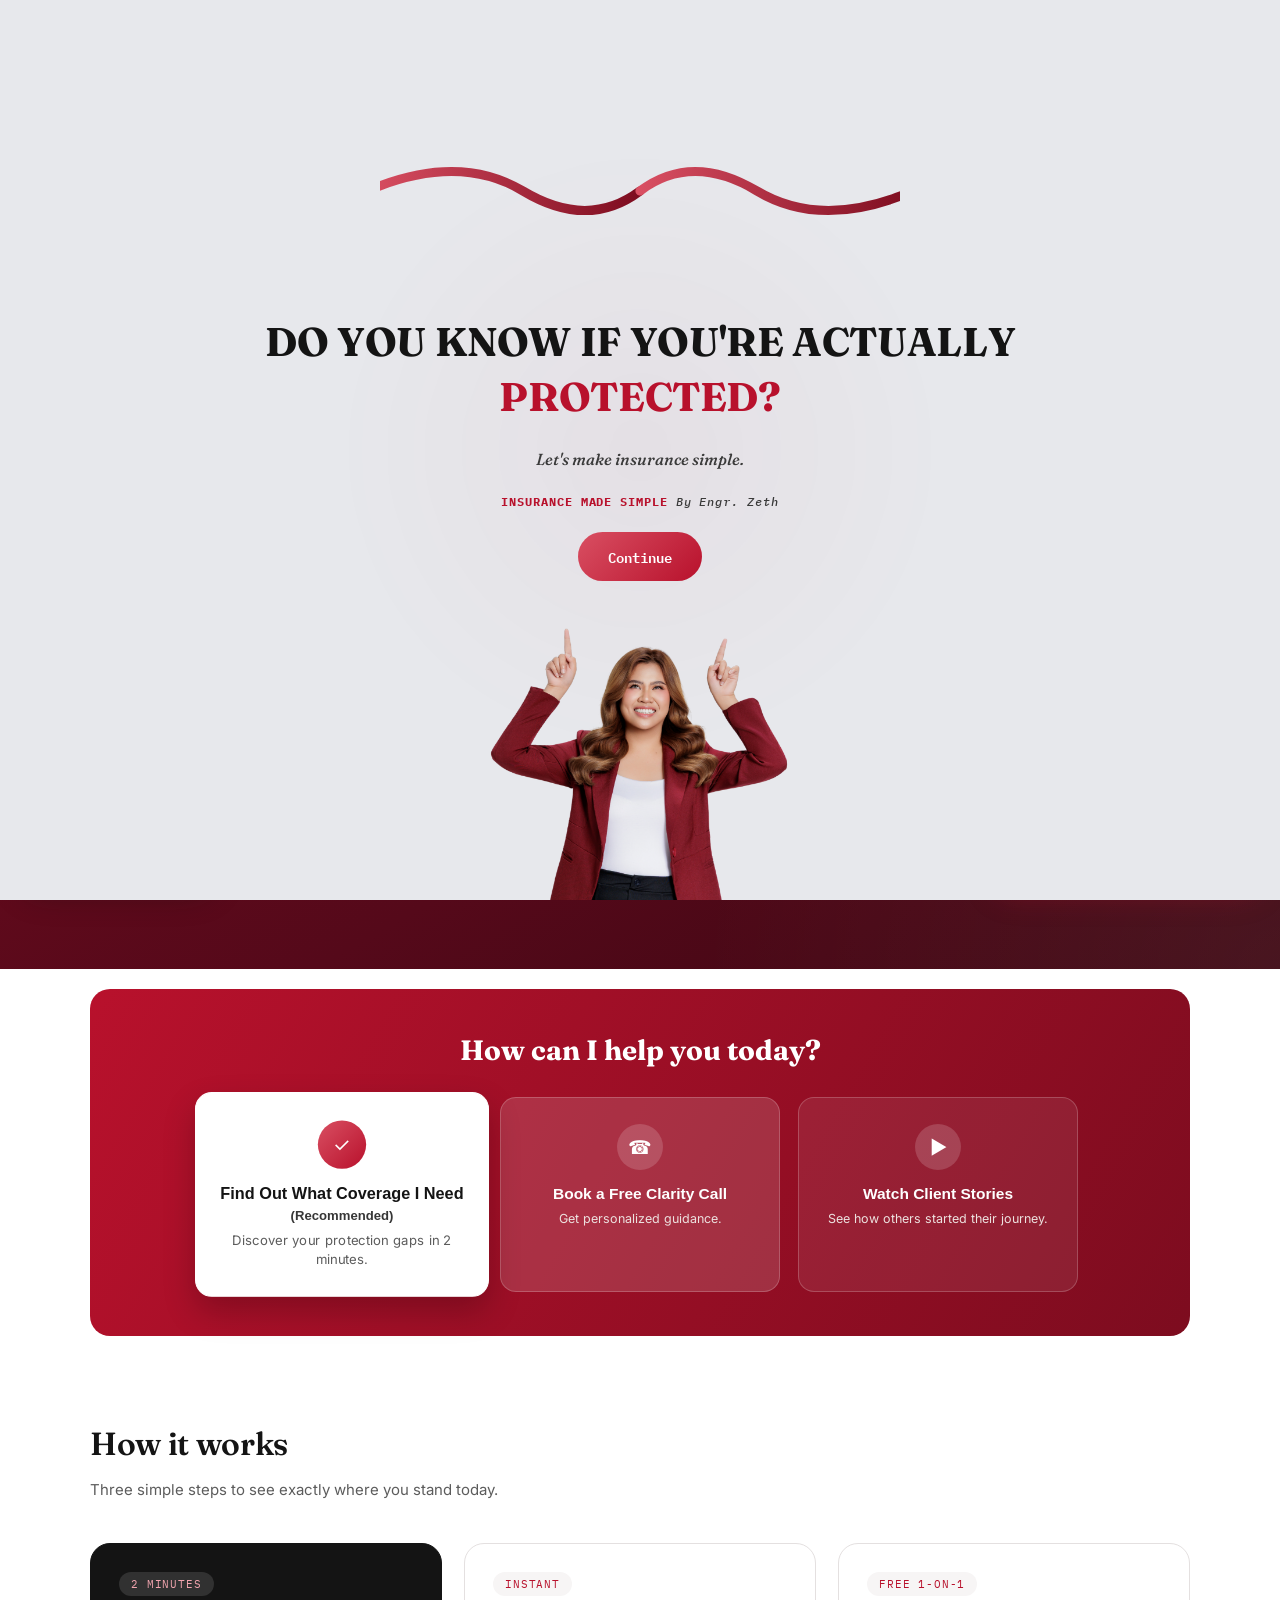
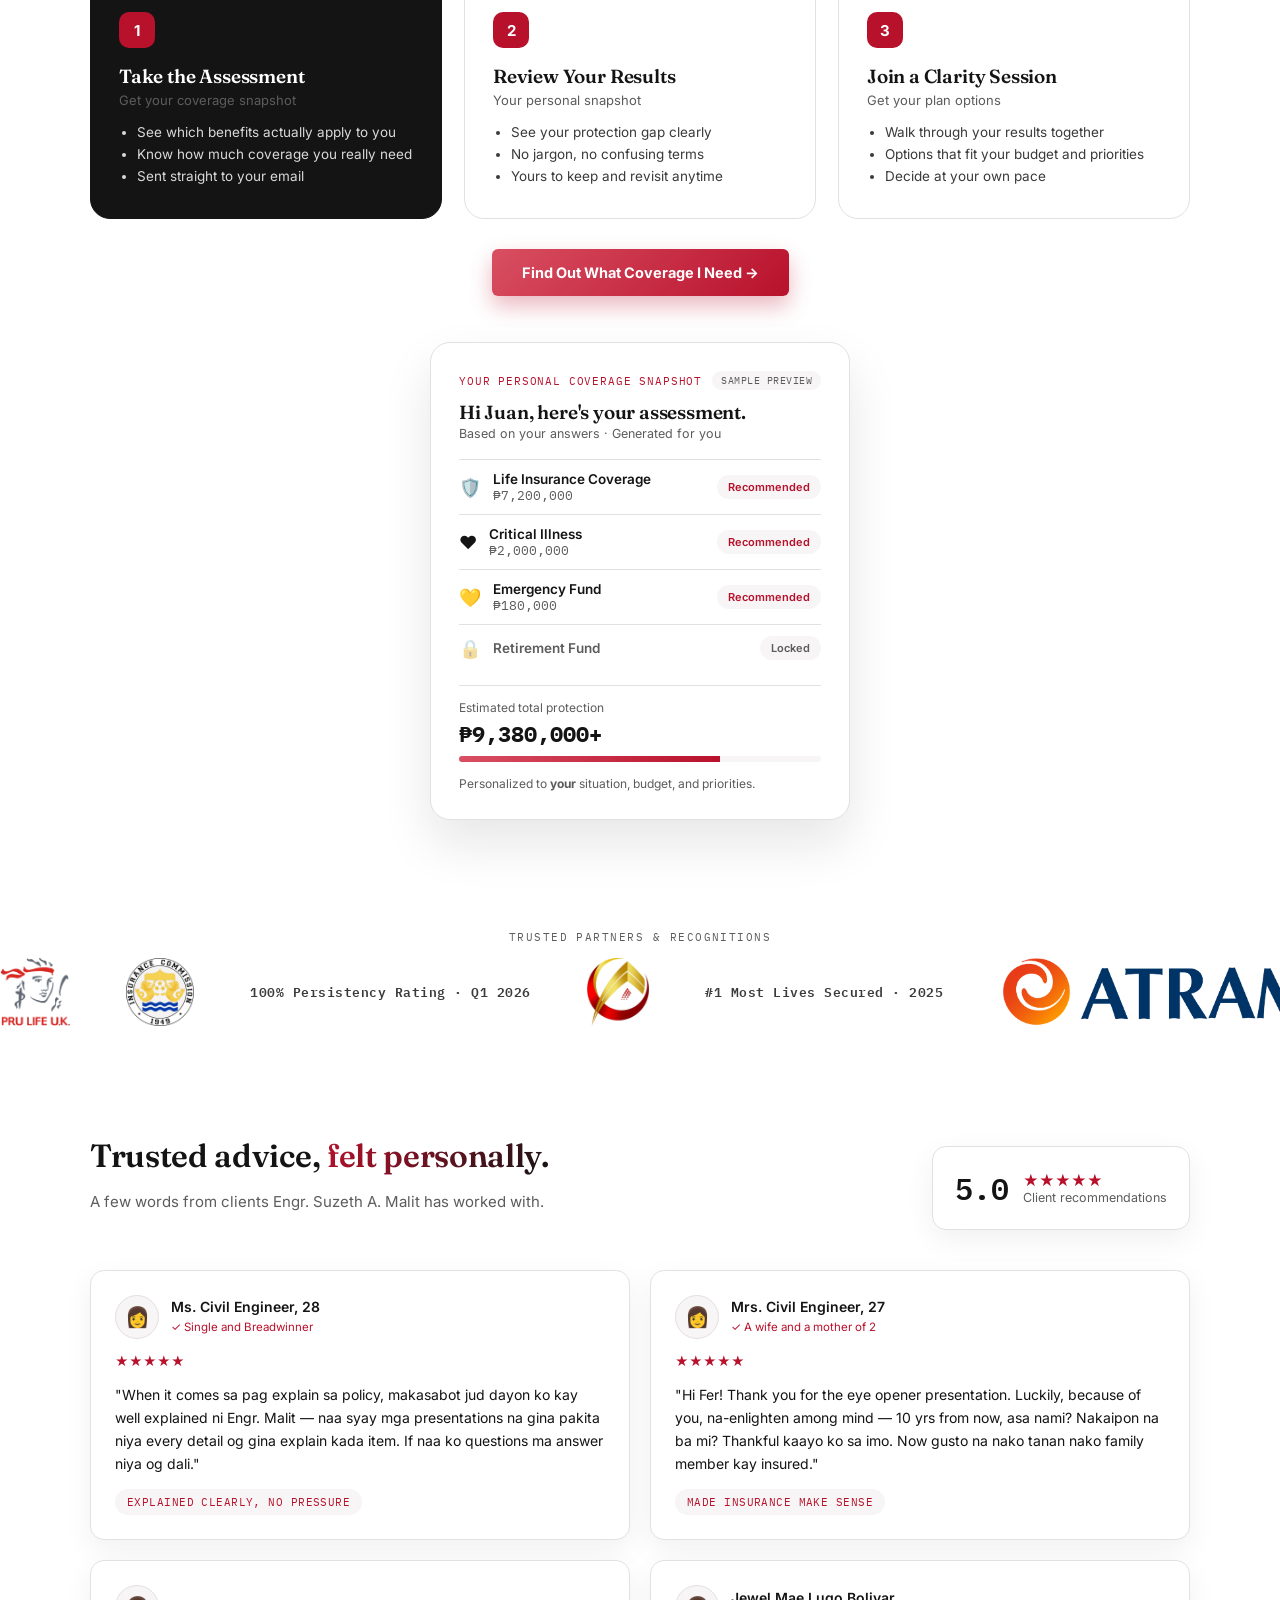
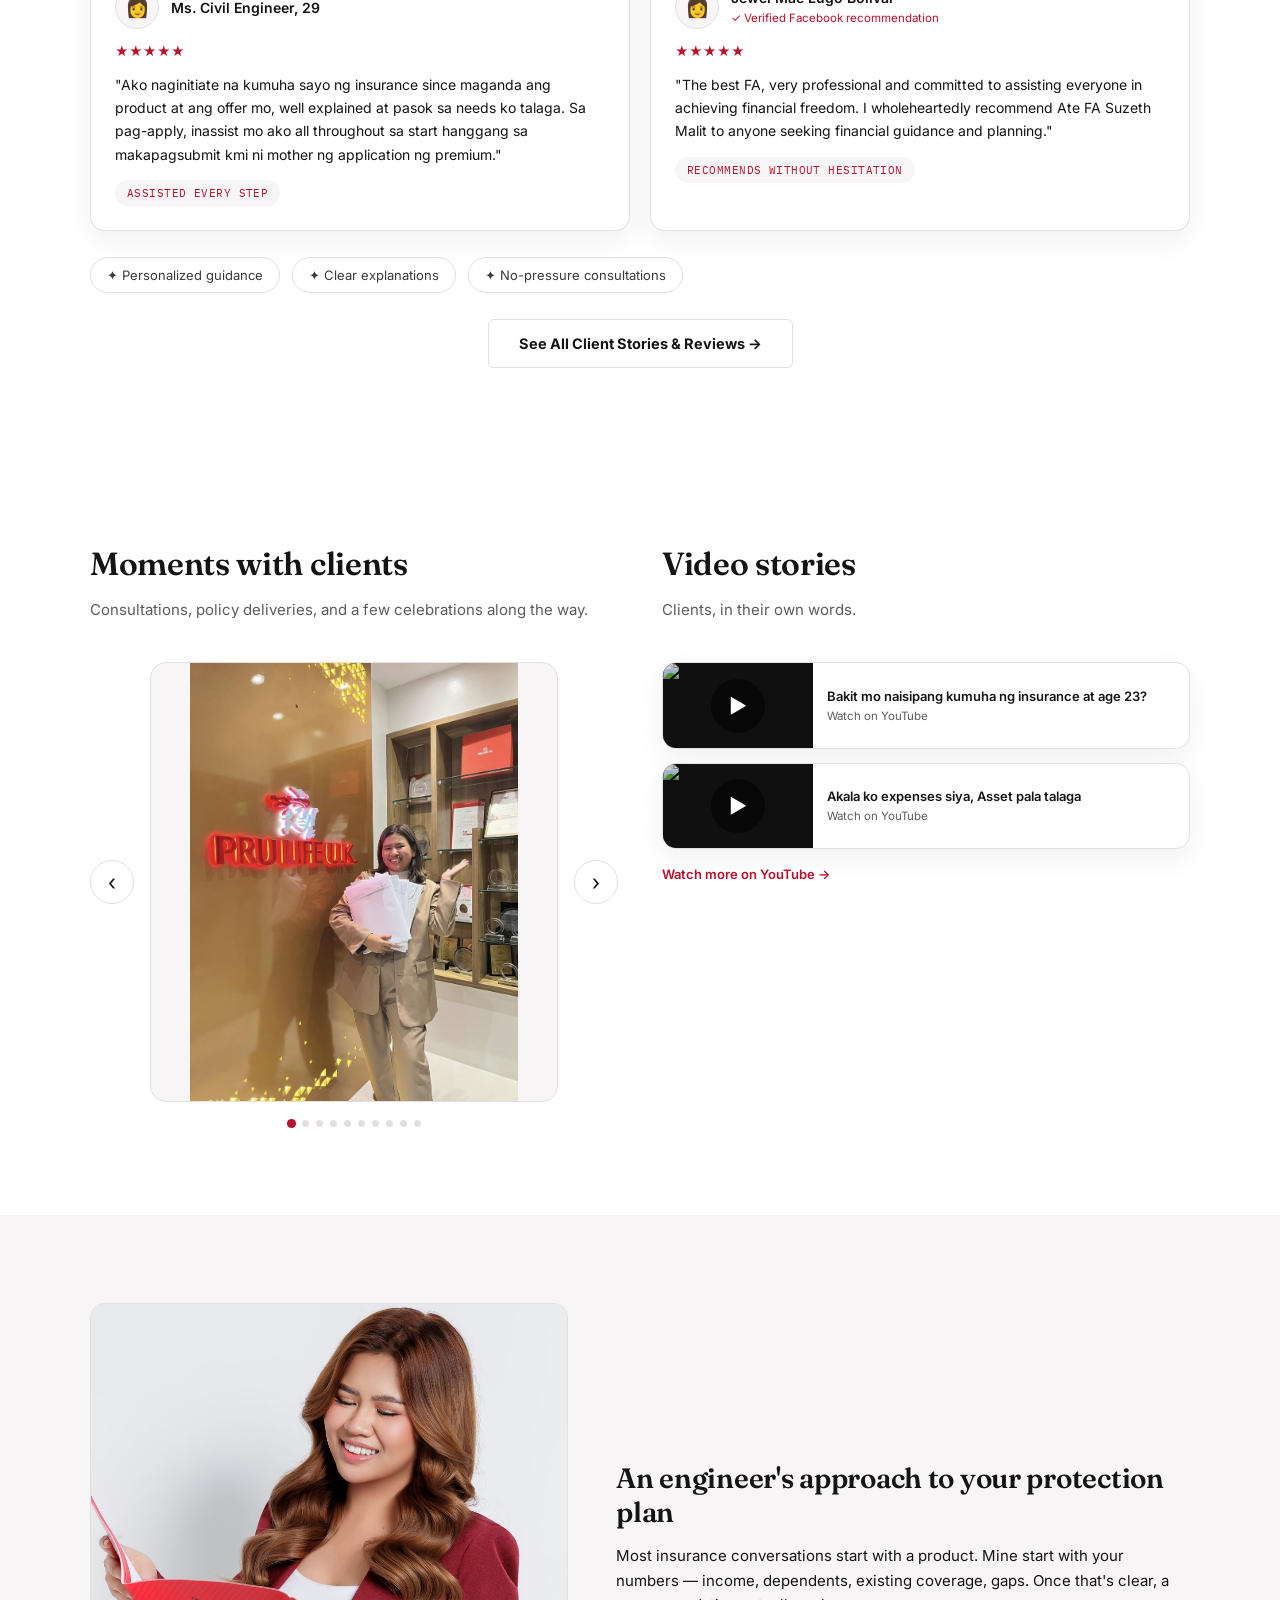
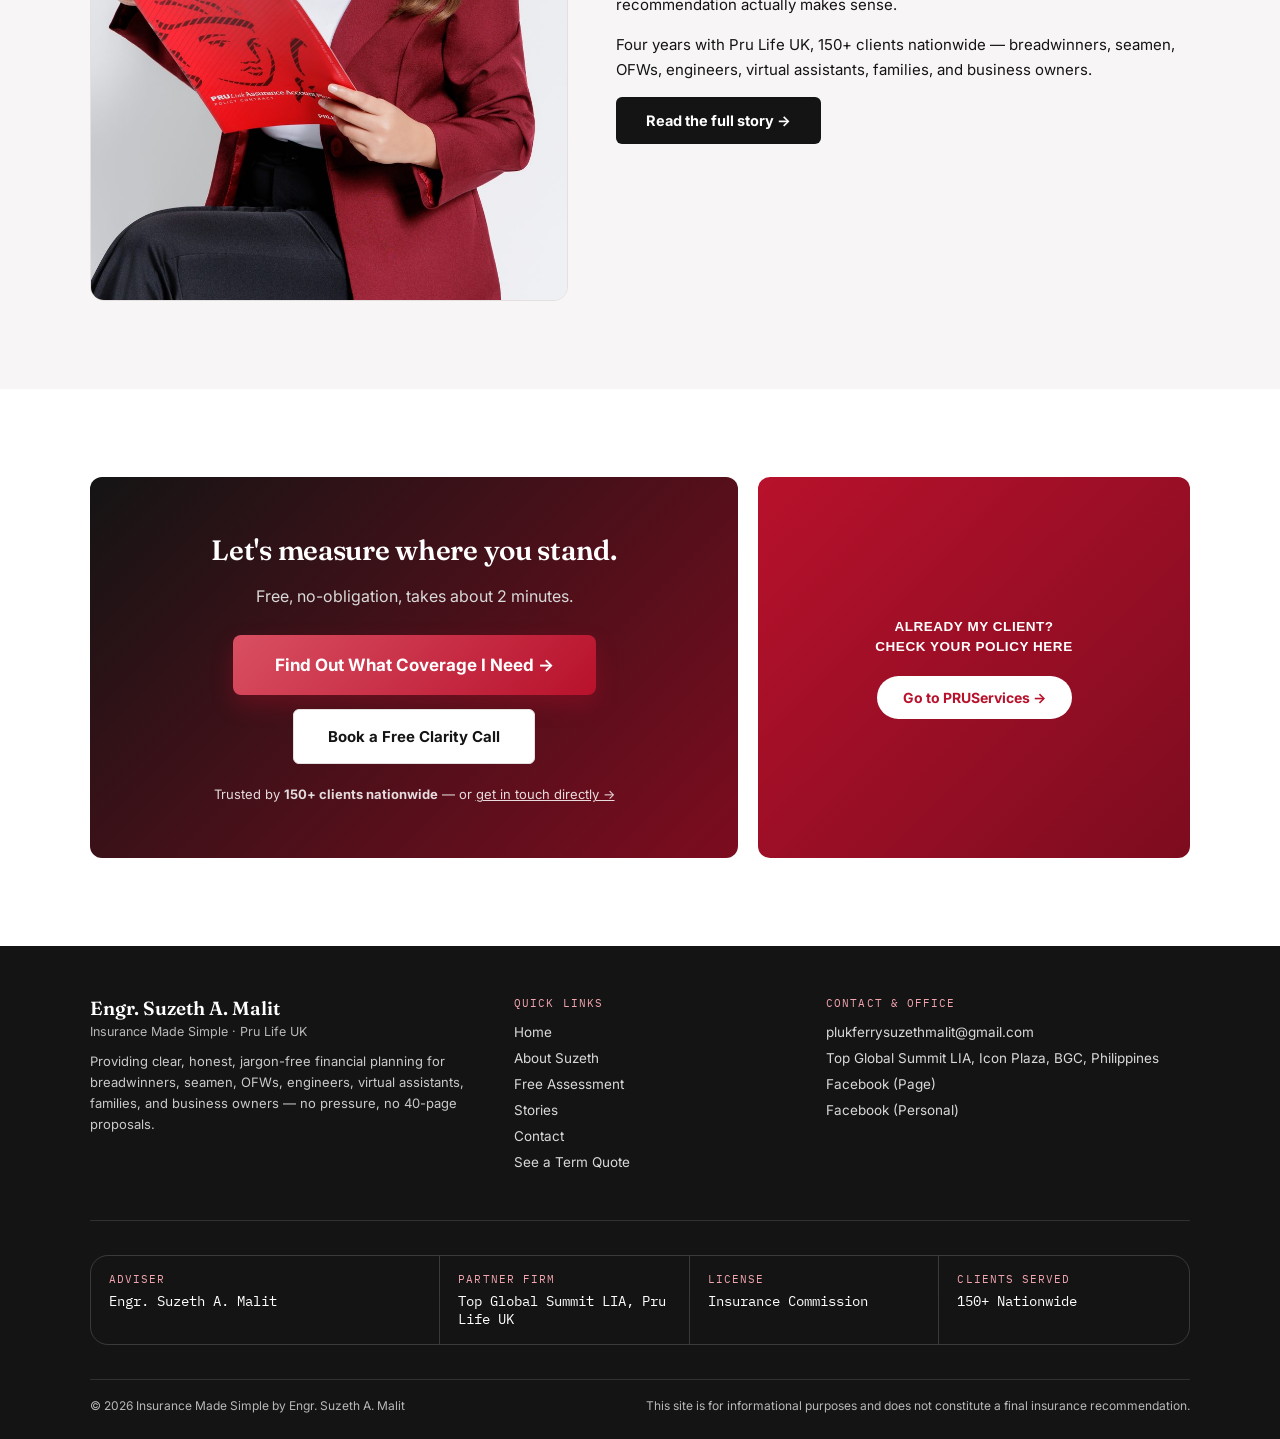
==== commit d2d547b0: "Update index.html" ====
--- a/index.html
+++ b/index.html
@@ -14,7 +14,7 @@
     font-family:'Fraunces',serif;
     font-size:24px;
     font-style:italic;
-    color:var(--tan-deep);
+    color:#F5C344;
     font-weight:600;
     margin-bottom:22px;
   }
@@ -53,6 +53,53 @@
   .hrb-stars{color:#F5A623;font-size:14px;letter-spacing:2px;margin-bottom:4px;}
   .hrb-title{font-family:'Fraunces',serif;font-weight:600;font-size:16px;color:var(--ink);}
   .hrb-sub{font-size:13px;color:var(--slate);}
+
+  .hero-stats-grid{
+    margin-top:24px;
+    display:grid;
+    grid-template-columns:repeat(3,1fr);
+    gap:10px;
+  }
+  .hero-stat-card{
+    background:rgba(255,255,255,.08);
+    border:1px solid rgba(255,255,255,.16);
+    border-radius:12px;
+    padding:14px 12px;
+    text-align:center;
+  }
+  .hero-stat-rating{background:rgba(255,255,255,.14);}
+  .hero-stat-rating .hrb-stars{color:#F5C344;font-size:13px;letter-spacing:1.5px;margin-bottom:3px;}
+  .hero-stat-rating .hrb-title{font-family:'Fraunces',serif;font-weight:600;font-size:14px;color:#fff;}
+  .hero-stat-rating .hrb-sub{font-size:11.5px;color:#EDE1DF;}
+  .hsc-num{font-family:'Fraunces',serif;font-weight:700;font-size:17px;color:#F5C344;margin-bottom:2px;}
+  .hsc-lbl{font-size:11px;font-weight:600;letter-spacing:.02em;color:#EDE1DF;line-height:1.3;text-transform:uppercase;}
+  @media (max-width:480px){
+    .hero-stats-grid{grid-template-columns:repeat(3,1fr);gap:8px;}
+    .hero-stat-card{padding:10px 6px;}
+  }
+
+  .hero-author-card{
+    margin-top:14px;
+    display:flex;align-items:center;gap:14px;
+    background:rgba(255,255,255,.08);
+    border:1px solid rgba(255,255,255,.16);
+    border-radius:100px;
+    padding:10px 18px 10px 10px;
+  }
+  .hac-avatar{width:42px;height:42px;border-radius:50%;object-fit:cover;flex-shrink:0;}
+  .hac-text{flex:1;min-width:0;}
+  .hac-greet{font-family:'Fraunces',serif;font-weight:600;font-size:14.5px;color:#fff;}
+  .hac-sub{font-size:11.5px;color:#EDE1DF;line-height:1.3;}
+  .hac-badge{
+    flex-shrink:0;text-align:center;
+    background:rgba(255,255,255,.14);
+    border-radius:10px;padding:6px 12px;
+  }
+  .hac-badge-num{display:block;font-family:'Fraunces',serif;font-weight:700;font-size:14px;color:#F5C344;}
+  .hac-badge-lbl{display:block;font-size:9.5px;color:#EDE1DF;text-transform:uppercase;letter-spacing:.03em;}
+  @media (max-width:480px){
+    .hac-sub{display:none;}
+  }
 
   .hero-photo-card{
     background:var(--card);
@@ -154,7 +201,7 @@
   }
 
   .cta-band{
-    background:linear-gradient(135deg, var(--ink), var(--maroon));
+    background:linear-gradient(135deg, var(--surface-dark), var(--maroon));
     color:#fff;
     padding:56px 0;
     text-align:center;
@@ -163,6 +210,31 @@
   .cta-band h2{color:#fff;font-size:28px;margin-bottom:12px;}
   .cta-band p{color:#D9D9D9;margin-bottom:26px;}
   .cta-wrap{max-width:var(--maxw);margin:0 auto;padding:0 40px;}
+  .pre-footer-grid{
+    display:grid;grid-template-columns:1.5fr 1fr;gap:20px;align-items:stretch;
+  }
+  .pre-footer-grid .cta-band{border-radius:12px;}
+  .pruservices-band{
+    background:linear-gradient(135deg, var(--tan-deep) 0%, var(--maroon) 100%);
+    border-radius:12px;
+    display:flex;flex-direction:column;align-items:center;justify-content:center;
+    text-align:center;
+    padding:36px 26px;
+    gap:18px;
+  }
+  .pb-label{
+    font-family:'Poppins',sans-serif;font-weight:700;font-size:13.5px;
+    letter-spacing:.04em;text-transform:uppercase;color:#fff;line-height:1.5;
+  }
+  .pb-btn{
+    display:inline-block;background:#fff;color:var(--tan-deep);
+    border-radius:100px;padding:13px 26px;font-weight:700;font-size:14px;
+    transition:transform .15s ease;
+  }
+  .pb-btn:hover{transform:translateY(-2px);}
+  @media (max-width:760px){
+    .pre-footer-grid{grid-template-columns:1fr;}
+  }
 
   @media (max-width:900px){
     .hero-grid{grid-template-columns:1fr;}
@@ -187,8 +259,9 @@
   .video-card .vc-frame iframe{width:100%;height:100%;border:none;display:block;}
 
   .step-grid{display:grid;grid-template-columns:1fr 1fr;gap:22px;}
+  .step-grid-3{grid-template-columns:repeat(3,1fr);}
   .step-card{border:1.5px solid var(--line);border-radius:20px;padding:28px;background:var(--white);}
-  .step-card.dark{background:var(--ink);border-color:var(--ink);}
+  .step-card.dark{background:var(--surface-dark);border-color:var(--surface-dark);}
   .step-card.dark *{color:#fff;}
   .step-card.dark p, .step-card.dark li{color:#D9D9D9;}
   .step-tag{
@@ -206,11 +279,12 @@
   .step-card ul{margin:0;padding-left:18px;font-size:13.5px;color:var(--ink-soft);}
   .step-card li{margin-bottom:6px;}
   @media (max-width:760px){.step-grid{grid-template-columns:1fr;}}
+  @media (max-width:900px){.step-grid-3{grid-template-columns:1fr;}}
 
   /* ---------- Scrolling logo marquee ---------- */
   .marquee-section{
     padding:22px 0;
-    background:var(--ink);
+    background:var(--white);
     overflow:hidden;
   }
   .marquee-label{
@@ -218,7 +292,7 @@
     font-family:'IBM Plex Mono',monospace;
     font-size:10.5px;
     letter-spacing:0.14em;
-    color:#8C8C8C;
+    color:var(--slate);
     margin-bottom:14px;
   }
   .marquee-track{
@@ -243,7 +317,8 @@
     font-family:'IBM Plex Mono',monospace;
     font-size:12.5px;
     letter-spacing:0.04em;
-    color:#D9D9D9;
+    color:var(--ink-soft);
+    font-weight:600;
     white-space:nowrap;
   }
   @keyframes marquee-scroll{
@@ -362,18 +437,26 @@
   .intro-ribbon-right{animation-delay:.25s;}
   @keyframes introRibbonDraw{to{stroke-dashoffset:0;}}
   .intro-title{
-    position:relative;z-index:1;margin:0;display:flex;flex-wrap:wrap;justify-content:center;gap:.28em;
-    font-family:'Fraunces',serif;font-weight:700;font-size:clamp(28px,6vw,54px);
-    text-align:center;color:var(--tan-deep);
+    position:relative;z-index:1;margin:0;display:flex;flex-wrap:wrap;justify-content:center;gap:.22em;
+    font-family:'Fraunces',serif;font-weight:700;font-size:clamp(22px,4.4vw,40px);
+    max-width:820px;text-align:center;color:var(--ink);line-height:1.15;
   }
   .intro-title .il{display:inline-block;opacity:0;transform:scale(2.2) translateY(12px);filter:blur(14px);
     animation:introLetter .8s cubic-bezier(.16,.84,.44,1) forwards;animation-delay:calc(var(--i,0)*35ms + .2s);}
   @keyframes introLetter{0%{opacity:0;transform:scale(2.2) translateY(12px);filter:blur(14px);}55%{opacity:1;filter:blur(0);}100%{opacity:1;transform:scale(1) translateY(0);filter:blur(0);}}
+  .intro-title .accent{color:var(--tan-deep);}
   .intro-sub{
-    position:relative;z-index:1;margin:6px 0 4px;
+    position:relative;z-index:1;margin:10px 0 4px;
     font-family:'Fraunces',serif;font-style:italic;font-weight:500;font-size:16px;color:var(--ink-soft);opacity:0;
     animation:introFadeUp .6s cubic-bezier(.16,.84,.44,1) forwards;animation-delay:1.2s;
   }
+  .intro-tagline{
+    position:relative;z-index:1;margin:0 0 4px;
+    font-family:'IBM Plex Mono',monospace;font-size:11.5px;letter-spacing:.08em;color:var(--slate);opacity:0;
+    animation:introFadeUp .6s cubic-bezier(.16,.84,.44,1) forwards;animation-delay:1.32s;
+  }
+  .intro-tagline strong{color:var(--tan-deep);font-weight:700;}
+  .intro-tagline em{font-style:italic;font-weight:500;color:var(--ink-soft);}
   @keyframes introFadeUp{from{opacity:0;transform:translateY(10px);}to{opacity:1;transform:translateY(0);}}
   .intro-continue{
     position:relative;z-index:1;font-family:'IBM Plex Mono',monospace;font-weight:600;font-size:14px;
@@ -437,12 +520,24 @@
   }
   .hero.diag-bg{
     position:relative;overflow:hidden;
-    background:#3A1A20;
+    background:linear-gradient(150deg, #7D0C1F 0%, #55091A 65%, #3D0712 100%);
   }
   .hero.diag-bg::before{
-    content:"";position:absolute;top:0;right:-10%;width:48%;height:100%;
-    background:linear-gradient(135deg, var(--tan) 0%, var(--tan-deep) 100%);
-    clip-path:polygon(30% 0, 100% 0, 100% 100%, 0% 100%);
+    content:"";position:absolute;top:0;left:0;width:100%;height:100%;
+    background:linear-gradient(160deg, #9C1830 0%, transparent 60%);
+    clip-path:polygon(0 0, 55% 0, 30% 45%, 0 30%);
+    opacity:.6;
+    z-index:0;
+  }
+  .hero.diag-bg::after{
+    content:"";position:absolute;bottom:0;right:0;width:60%;height:70%;
+    background:radial-gradient(circle at 100% 100%, rgba(255,255,255,.06) 0%, transparent 60%);
+    z-index:0;
+  }
+  .hero-diag-line{
+    position:absolute;top:20%;left:44%;width:1px;height:65%;
+    background:linear-gradient(180deg, rgba(245,195,68,0) 0%, rgba(245,195,68,.35) 35%, rgba(245,195,68,.08) 100%);
+    transform:rotate(14deg);transform-origin:top;
     z-index:0;
   }
   .hero.diag-bg > .wrap{position:relative;z-index:1;}
@@ -459,7 +554,11 @@
   .hero.diag-bg .hrb-sub{color:#EDE1DF;}
   .hero.diag-bg .video-card{box-shadow:0 30px 60px rgba(0,0,0,.45);}
   @media (max-width:760px){
-    .hero.diag-bg::before{width:100%;right:0;opacity:.9;}
+    .hero.diag-bg{background:linear-gradient(160deg, #9C1830 0%, #7D0C1F 55%, #55091A 100%);}
+    .hero.diag-bg::before{clip-path:none;}
+    .hero.diag-bg::after,
+    .hero-diag-line{display:none;}
+    .hero.diag-bg .hero-greeting{color:#F5C344;}
   }
 </style>
 </head>
@@ -479,7 +578,8 @@
     </defs>
   </svg>
   <h1 class="intro-title" id="introTitle"></h1>
-  <p class="intro-sub">By Engr. Zeth, Your Insurance &amp; Health Advisor</p>
+  <p class="intro-sub">Let's make insurance simple.</p>
+  <p class="intro-tagline"><strong>INSURANCE MADE SIMPLE</strong> <em>By Engr. Zeth</em></p>
   <button class="intro-continue" id="introContinue">Continue</button>
 </div>
 
@@ -491,22 +591,23 @@
   <div class="wrap">
     <a href="index.html" class="brand-mark">
       <span class="brand-avatar"><img src="images/headshot.jpg" alt="Engr. Suzeth A. Malit"></span>
-      <span class="brand-name">Insurance Made Simple <em>by Engr. Zeth</em><small class="brand-tagline">Zero to F.I.R.E: Financial Independence, Retiring Early</small></span>
+      <span class="brand-name">Insurance Made Simple <em>by Engr. Zeth</em></span>
     </a>
     <button class="nav-toggle" id="navToggle" aria-label="Menu">&#9776;</button>
     <div class="nav-links" id="navLinks">
       <a href="index.html" class="current">Home</a>
+      <a href="assessment.html" class="nav-highlight">Assessment</a>
+      <a href="booking.html" class="nav-cta">Book a Free Clarity Call</a>
       <a href="about.html">About</a>
-      <a href="assessment.html">Assessment</a>
       <a href="stories.html">Stories</a>
       <a href="contact.html">Contact</a>
-      <a href="booking.html" class="nav-cta">Book a Clarity Session</a>
       <button class="theme-toggle" id="themeToggle" title="Toggle dark mode" aria-label="Toggle dark mode">🌙</button>
     </div>
   </div>
 </nav>
 
 <header class="hero diag-bg">
+  <div class="hero-diag-line"></div>
   <div class="wrap">
     <div class="hero-greeting">👋 Hello, there! Watch this first —</div>
     <div class="hero-grid">
@@ -514,52 +615,56 @@
         <div class="vc-frame" id="watchFrame"></div>
       </div>
       <div>
-        <div class="eyebrow-pill">Free · 2-Minute Assessment</div>
-        <h1>Finally know if <span class="grad-heading">YOU</span> or your <span class="grad-heading">loved ones</span> is truly protected.</h1>
-        <p class="lede" style="font-family:'Fraunces',serif;font-style:italic;color:var(--tan-deep);font-size:17px;margin-bottom:14px;">"Insurance shouldn't feel confusing. Let's make it simple."</p>
-        <p class="lede">Take a short assessment to see where the gaps are and what coverage actually fits your life. Then we'll go over it together — free, one-on-one.</p>
-        <p class="lede" style="font-weight:700;color:var(--ink);">No hard selling. No complicated terms. Just honest guidance.</p>
+        <div class="eyebrow-pill">Free · 2 minutes · No obligation</div>
+        <h1>Do <span class="grad-heading">you</span> know <span class="grad-heading">how much</span> insurance you actually need?</h1>
+        <p class="lede" style="font-weight:600;">Whether you already have insurance or you're just starting to explore your options, it's important to know how much protection you actually need.</p>
+        <p class="lede" style="font-weight:700;color:var(--ink);">Take a free 2-minute assessment and get your personalized Coverage Snapshot by email.</p>
         <div class="hero-ctas">
-          <a href="assessment.html" class="btn btn-gold">Take Free Assessment →</a>
-          <a href="booking.html" class="btn btn-outline">Book a Clarity Session</a>
-        </div>
-        <div class="hero-rating-badge">
-          <div class="hrb-stars">★★★★★</div>
-          <div class="hrb-title">Rated 5 stars</div>
-          <div class="hrb-sub">150+ clients</div>
+          <a href="assessment.html" class="btn btn-gold btn-lg">Find Out What Coverage I Need →</a>
+        </div>
+        <div class="hero-stats-grid">
+          <div class="hero-stat-card hero-stat-rating">
+            <div class="hrb-stars">★★★★★</div>
+            <div class="hrb-title">Rated 5 stars</div>
+            <div class="hrb-sub">150+ clients</div>
+          </div>
+          <div class="hero-stat-card"><div class="hsc-num">150+</div><div class="hsc-lbl">Clients Protected</div></div>
+          <div class="hero-stat-card"><div class="hsc-num">₱280M+</div><div class="hsc-lbl">Coverage Secured</div></div>
+        </div>
+        <div class="hero-author-card">
+          <img class="hac-avatar" src="images/headshot.jpg" alt="Engr. Suzeth A. Malit">
+          <div class="hac-text">
+            <div class="hac-greet">Hi, I'm Zeth 👋</div>
+            <div class="hac-sub">Dual-Licensed Financial Advisor &amp; Civil Engineer</div>
+          </div>
+          <div class="hac-badge"><span class="hac-badge-num">4+</span><span class="hac-badge-lbl">yrs experience</span></div>
         </div>
       </div>
     </div>
   </div>
 </header>
 
-<section class="section reveal" style="padding-top:36px;padding-bottom:20px;">
-  <div class="wrap">
-    <div class="measure-divider"><span class="tick"></span><span class="lbl">Why trust Suzeth</span><span class="rule"></span></div>
-    <div class="stats-grid-new">
-      <div class="stat-card-new"><div class="num">150+</div><div class="lbl">Clients Protected</div></div>
-      <div class="stat-card-new"><div class="num">4</div><div class="lbl">Years Experience</div></div>
-      <div class="stat-card-new"><div class="num">CE</div><div class="lbl">Licensed Civil Engineer</div></div>
-      <div class="stat-card-new"><div class="num">FA</div><div class="lbl">Licensed Financial Advisor</div></div>
-    </div>
-  </div>
-</section>
 
 <section class="section reveal" style="padding-top:20px;">
   <div class="wrap">
-    <div class="looking-band">
-      <div>
-        <div class="looking-band-label">I am looking to...</div>
-        <div class="looking-band-items">
-          <a href="assessment.html" class="lb-item"><div class="lb-icon">✓</div><span>Know my coverage gap</span></a>
-          <a href="term-insurance.html" class="lb-item"><div class="lb-icon">₱</div><span>See a term quote</span></a>
-          <a href="stories.html" class="lb-item"><div class="lb-icon">▶</div><span>Watch client stories</span></a>
-          <a href="booking.html" class="lb-item"><div class="lb-icon">☎</div><span>Talk to an adviser</span></a>
-        </div>
-      </div>
-      <div class="looking-band-cta">
-        <div>Access your Pru Policy here</div>
-        <a href="https://pruservices.prulifeuk.com.ph/" target="_blank">Go to PRUServices →</a>
+    <div class="help-band">
+      <div class="help-band-label">How can I help you today?</div>
+      <div class="help-band-items">
+        <a href="assessment.html" class="help-item help-item-primary">
+          <div class="help-item-icon">✓</div>
+          <div class="help-item-title">Find Out What Coverage I Need <em>(Recommended)</em></div>
+          <div class="help-item-sub">Discover your protection gaps in 2 minutes.</div>
+        </a>
+        <a href="booking.html" class="help-item help-item-secondary">
+          <div class="help-item-icon">☎</div>
+          <div class="help-item-title">Book a Free Clarity Call</div>
+          <div class="help-item-sub">Get personalized guidance.</div>
+        </a>
+        <a href="stories.html" class="help-item help-item-tertiary">
+          <div class="help-item-icon">▶</div>
+          <div class="help-item-title">Watch Client Stories</div>
+          <div class="help-item-sub">See how others started their journey.</div>
+        </a>
       </div>
     </div>
   </div>
@@ -569,9 +674,9 @@
   <div class="wrap">
     <div class="section-head">
       <h2>How it works</h2>
-      <p>Three simple steps. No sales pitch first — just a clear look at where you stand today.</p>
-    </div>
-    <div class="step-grid" style="grid-template-columns:repeat(3,1fr);">
+      <p>Three simple steps to see exactly where you stand today.</p>
+    </div>
+    <div class="step-grid step-grid-3">
       <div class="step-card dark">
         <div class="step-tag">2 minutes</div>
         <div class="step-num-badge">1</div>
@@ -602,12 +707,12 @@
         <ul>
           <li>Walk through your results together</li>
           <li>Options that fit your budget and priorities</li>
-          <li>No pressure — just clarity</li>
+          <li>Decide at your own pace</li>
         </ul>
       </div>
     </div>
     <div style="text-align:center;margin-top:30px;">
-      <a href="assessment.html" class="btn btn-gold">Take Free Assessment →</a>
+      <a href="assessment.html" class="btn btn-gold">Find Out What Coverage I Need →</a>
     </div>
 
     <div class="snapshot-preview-wrap">
@@ -643,13 +748,10 @@
       </div>
     </div>
 
-    <div style="text-align:center;margin-top:26px;font-size:13.5px;color:var(--slate);">
-      Looking for affordable protection instead? <a href="term-insurance.html" style="color:var(--tan-deep);font-weight:600;">Get a Term Insurance Quote →</a>
-    </div>
   </div>
 </section>
 
-<section class="marquee-section" style="background:linear-gradient(120deg, var(--maroon) 0%, var(--ink) 100%);">
+<section class="marquee-section">
   <div class="marquee-label">TRUSTED PARTNERS &amp; RECOGNITIONS</div>
   <div class="marquee-track">
     <div class="marquee-content">
@@ -813,17 +915,23 @@
 
 <section class="section">
   <div class="cta-wrap">
-    <div class="cta-band">
-      <div class="wrap" style="padding:0 24px;">
-        <h2>Let's measure where you stand.</h2>
-        <p>Free, no-obligation, takes about 2 minutes.</p>
-        <div style="display:flex;gap:14px;justify-content:center;flex-wrap:wrap;">
-          <a href="assessment.html" class="btn btn-gold">Take Free Assessment →</a>
-          <a href="booking.html" class="btn btn-outline">Book a Clarity Session</a>
-        </div>
-        <div style="margin-top:22px;font-size:13px;opacity:.85;">
-          Trusted by <b>150+ clients nationwide</b> — or <a href="contact.html" style="text-decoration:underline;">get in touch directly →</a>
-        </div>
+    <div class="pre-footer-grid">
+      <div class="cta-band">
+        <div class="wrap" style="padding:0 24px;">
+          <h2>Let's measure where you stand.</h2>
+          <p>Free, no-obligation, takes about 2 minutes.</p>
+          <div style="display:flex;gap:14px;justify-content:center;flex-wrap:wrap;">
+            <a href="assessment.html" class="btn btn-gold btn-lg">Find Out What Coverage I Need →</a>
+            <a href="booking.html" class="btn btn-outline btn-md">Book a Free Clarity Call</a>
+          </div>
+          <div style="margin-top:22px;font-size:13px;opacity:.85;">
+            Trusted by <b>150+ clients nationwide</b> — or <a href="contact.html" style="text-decoration:underline;">get in touch directly →</a>
+          </div>
+        </div>
+      </div>
+      <div class="pruservices-band">
+        <div class="pb-label">Already my client?<br>Check your policy here</div>
+        <a href="https://pruservices.prulifeuk.com.ph/" target="_blank" class="pb-btn">Go to PRUServices →</a>
       </div>
     </div>
   </div>
@@ -927,8 +1035,9 @@
       });
       return `<span class="${accent ? 'accent' : ''}">${html}</span>`;
     }
+    const introWords = ["DO","YOU","KNOW","IF","YOU'RE","ACTUALLY","PROTECTED?"];
     document.getElementById('introTitle').innerHTML =
-      letters('INSURANCE', false) + ' ' + letters('MADE', false) + ' ' + letters('SIMPLE', true);
+      introWords.map(w => letters(w, w === 'PROTECTED?')).join(' ');
 
     function dismiss(){
       pre.classList.add('intro-loaded');
@@ -982,7 +1091,7 @@
 
 <!-- Floating live-chat button. Default links to the booking page;
      replace href below with a Messenger/WhatsApp/Tawk.to link once you have one. -->
-<a href="assessment.html" class="assessment-float">Take Free Assessment →</a>
+<a href="assessment.html" class="assessment-float"><span class="af-full">Find Out What Coverage I Need →</span><span class="af-short">Find My Coverage →</span></a>
 
 <a href="booking.html" class="chat-float">
   <span class="cf-avatar"><img src="images/headshot.jpg" alt="Suzeth"><span class="cf-dot"></span></span>
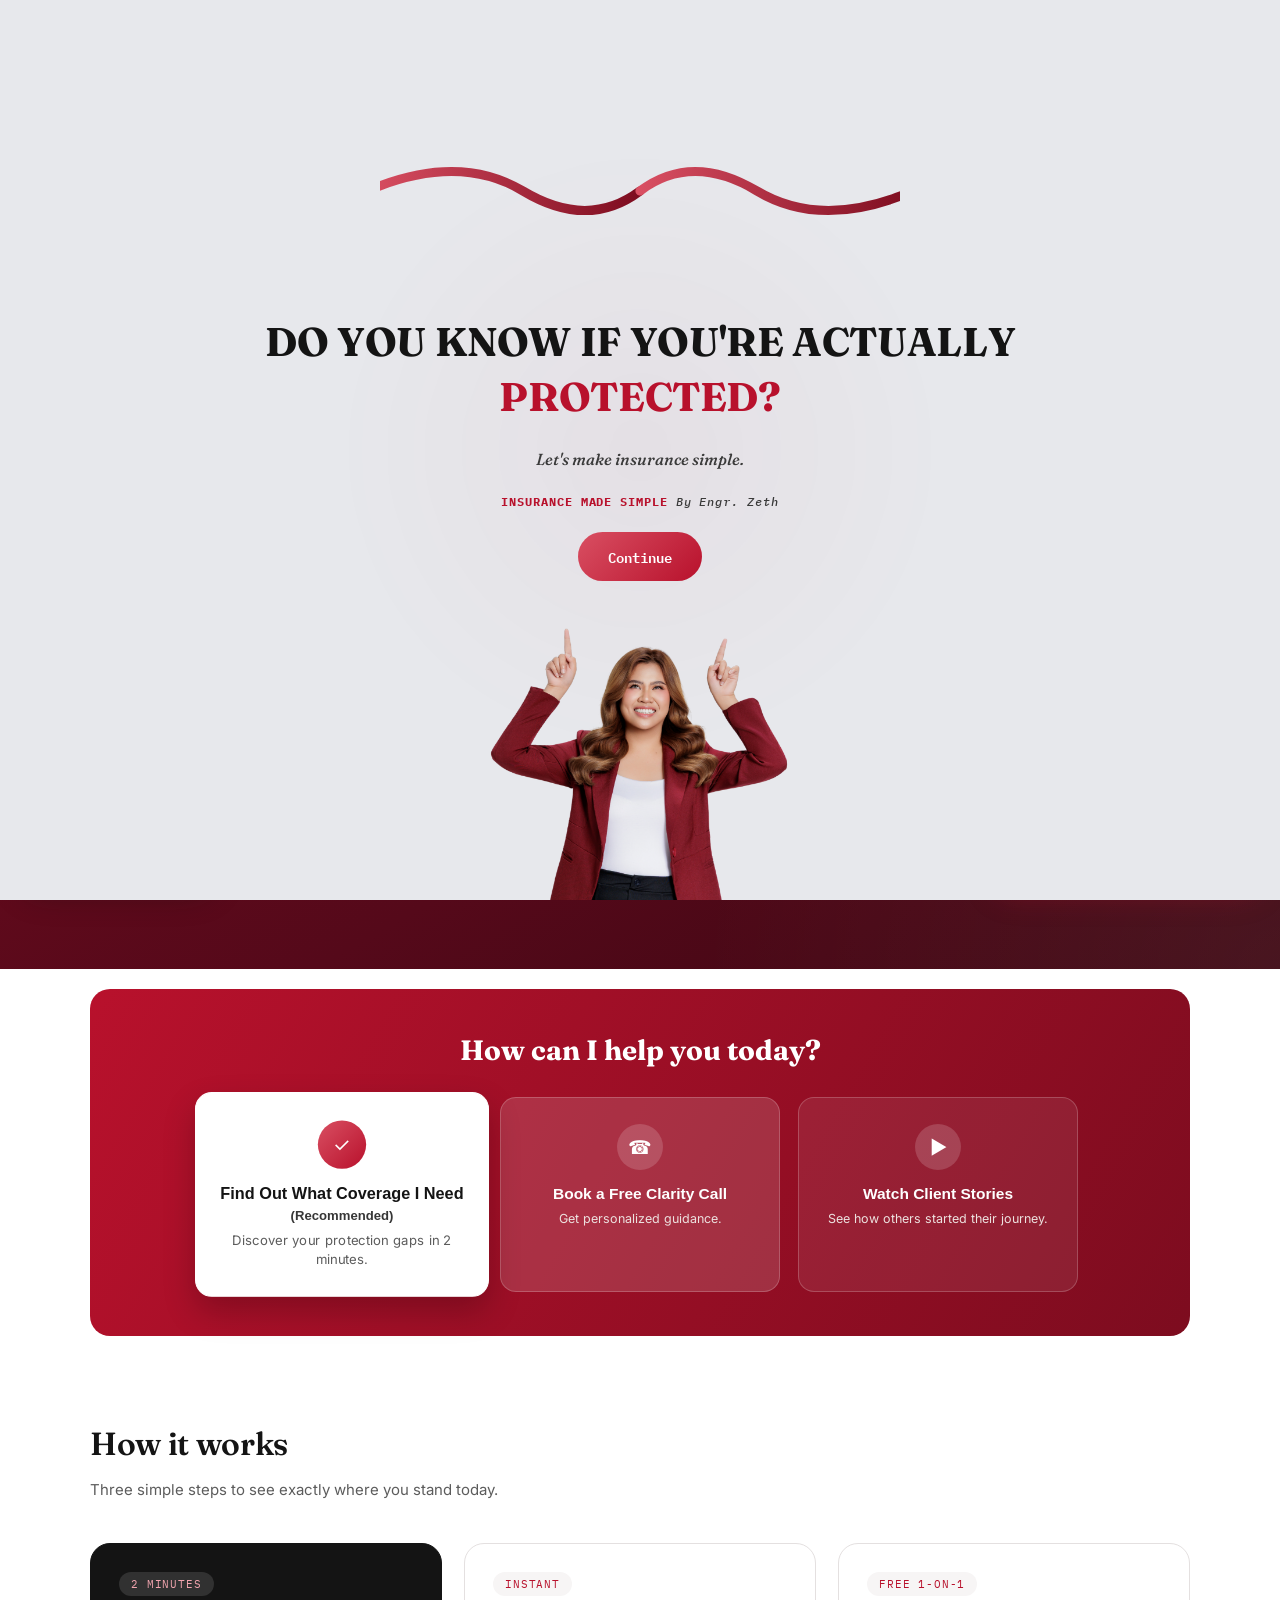
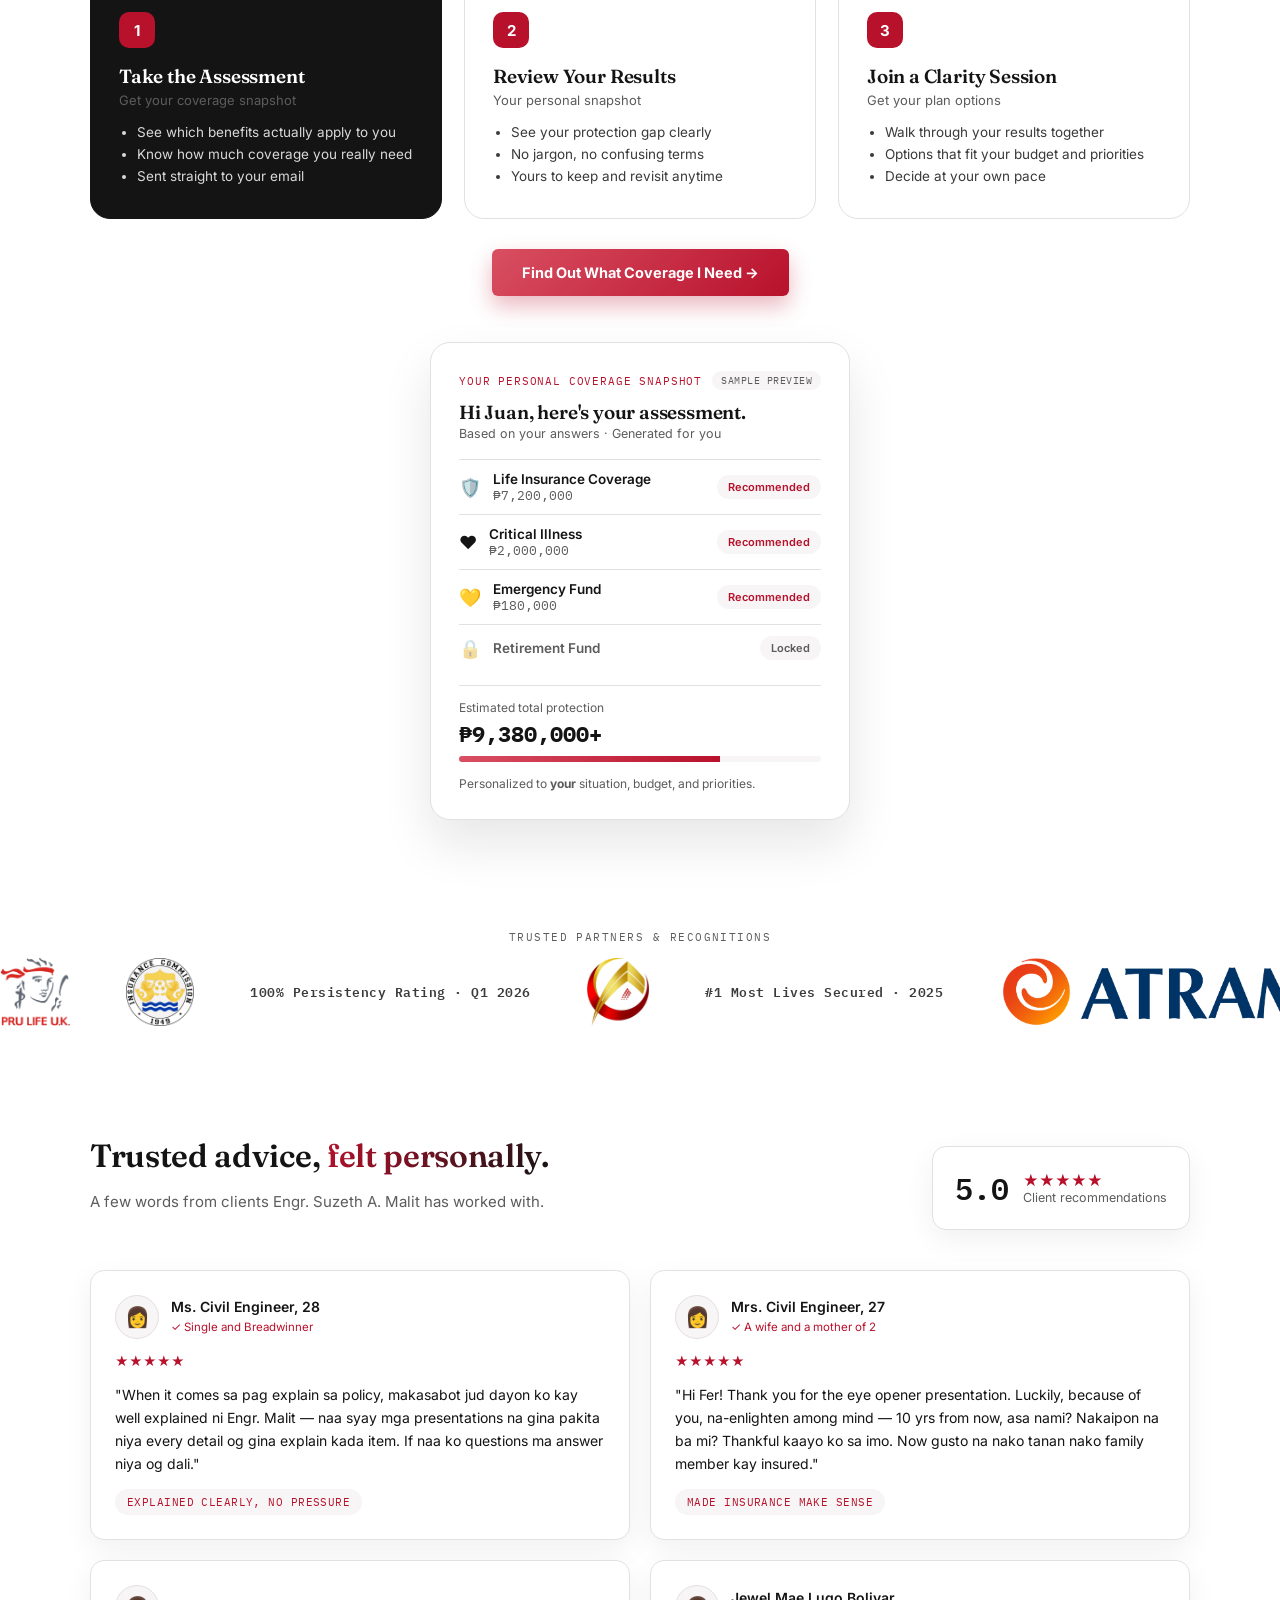
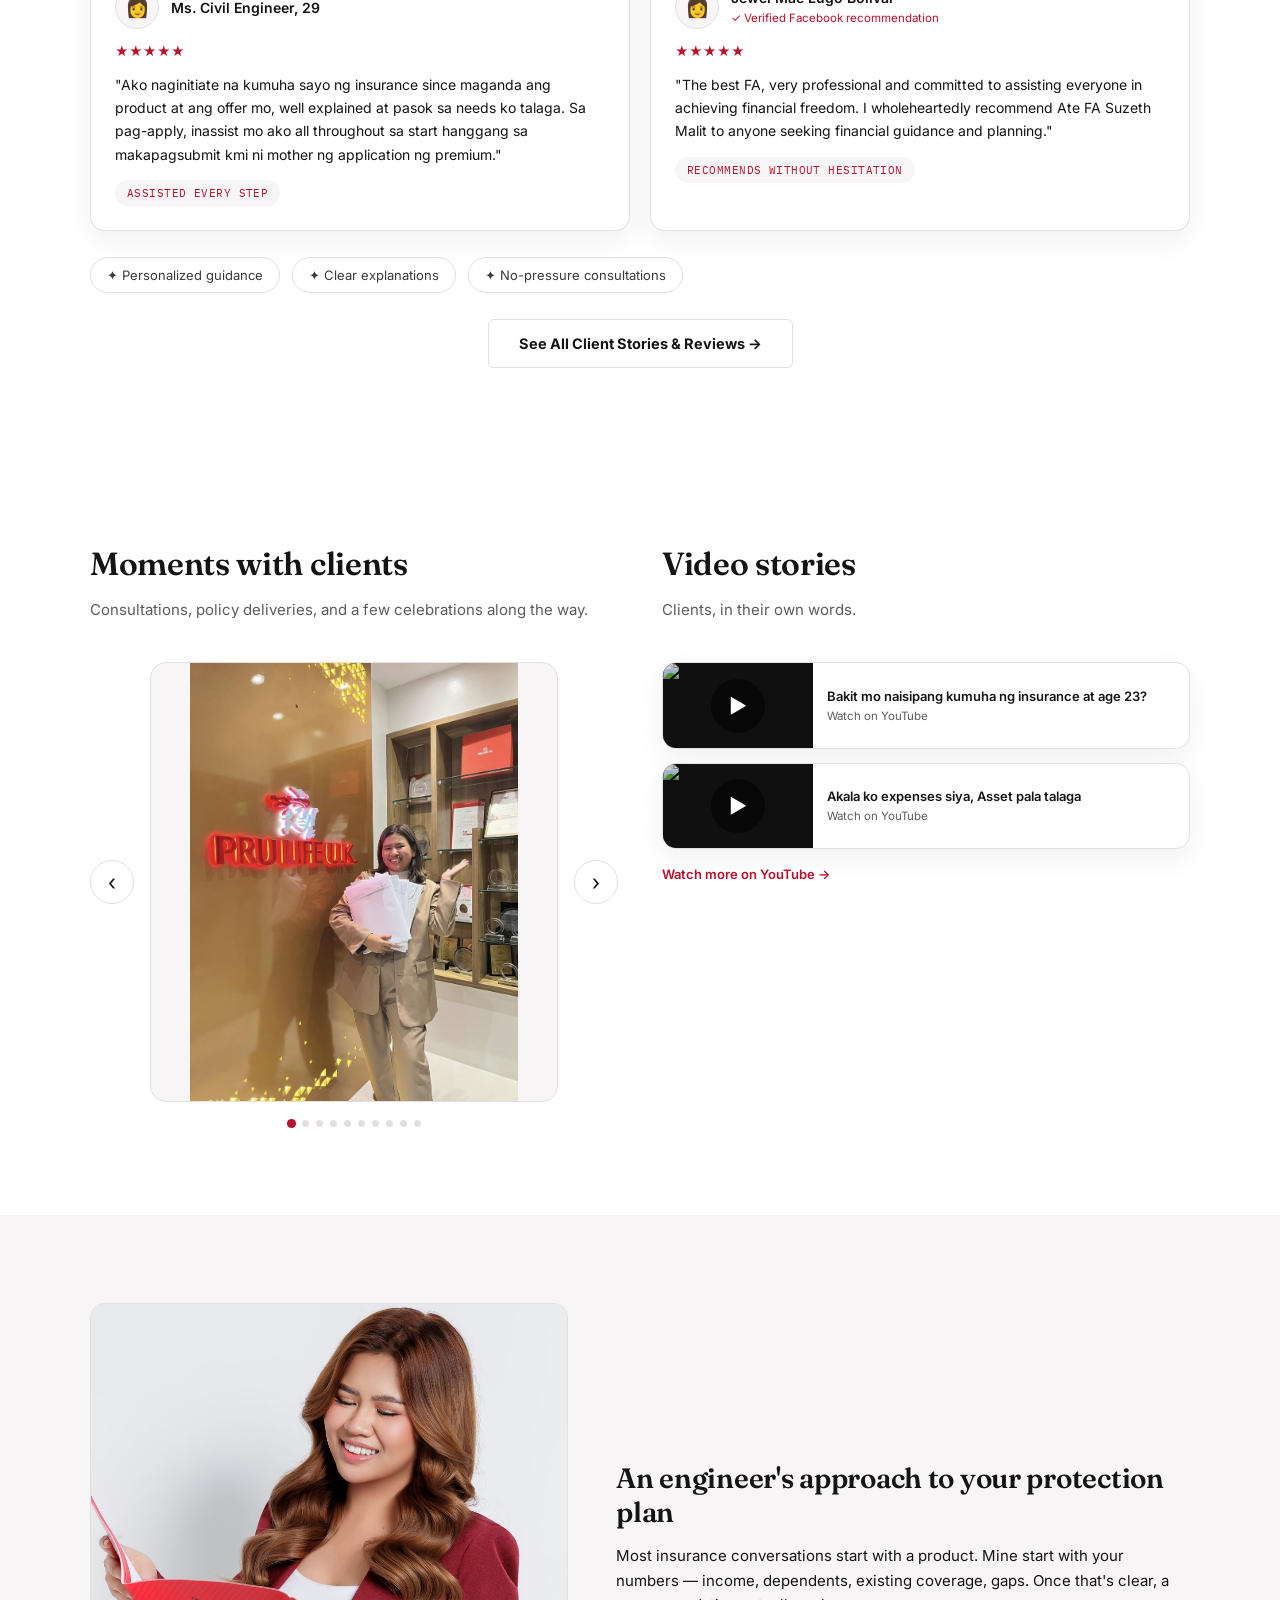
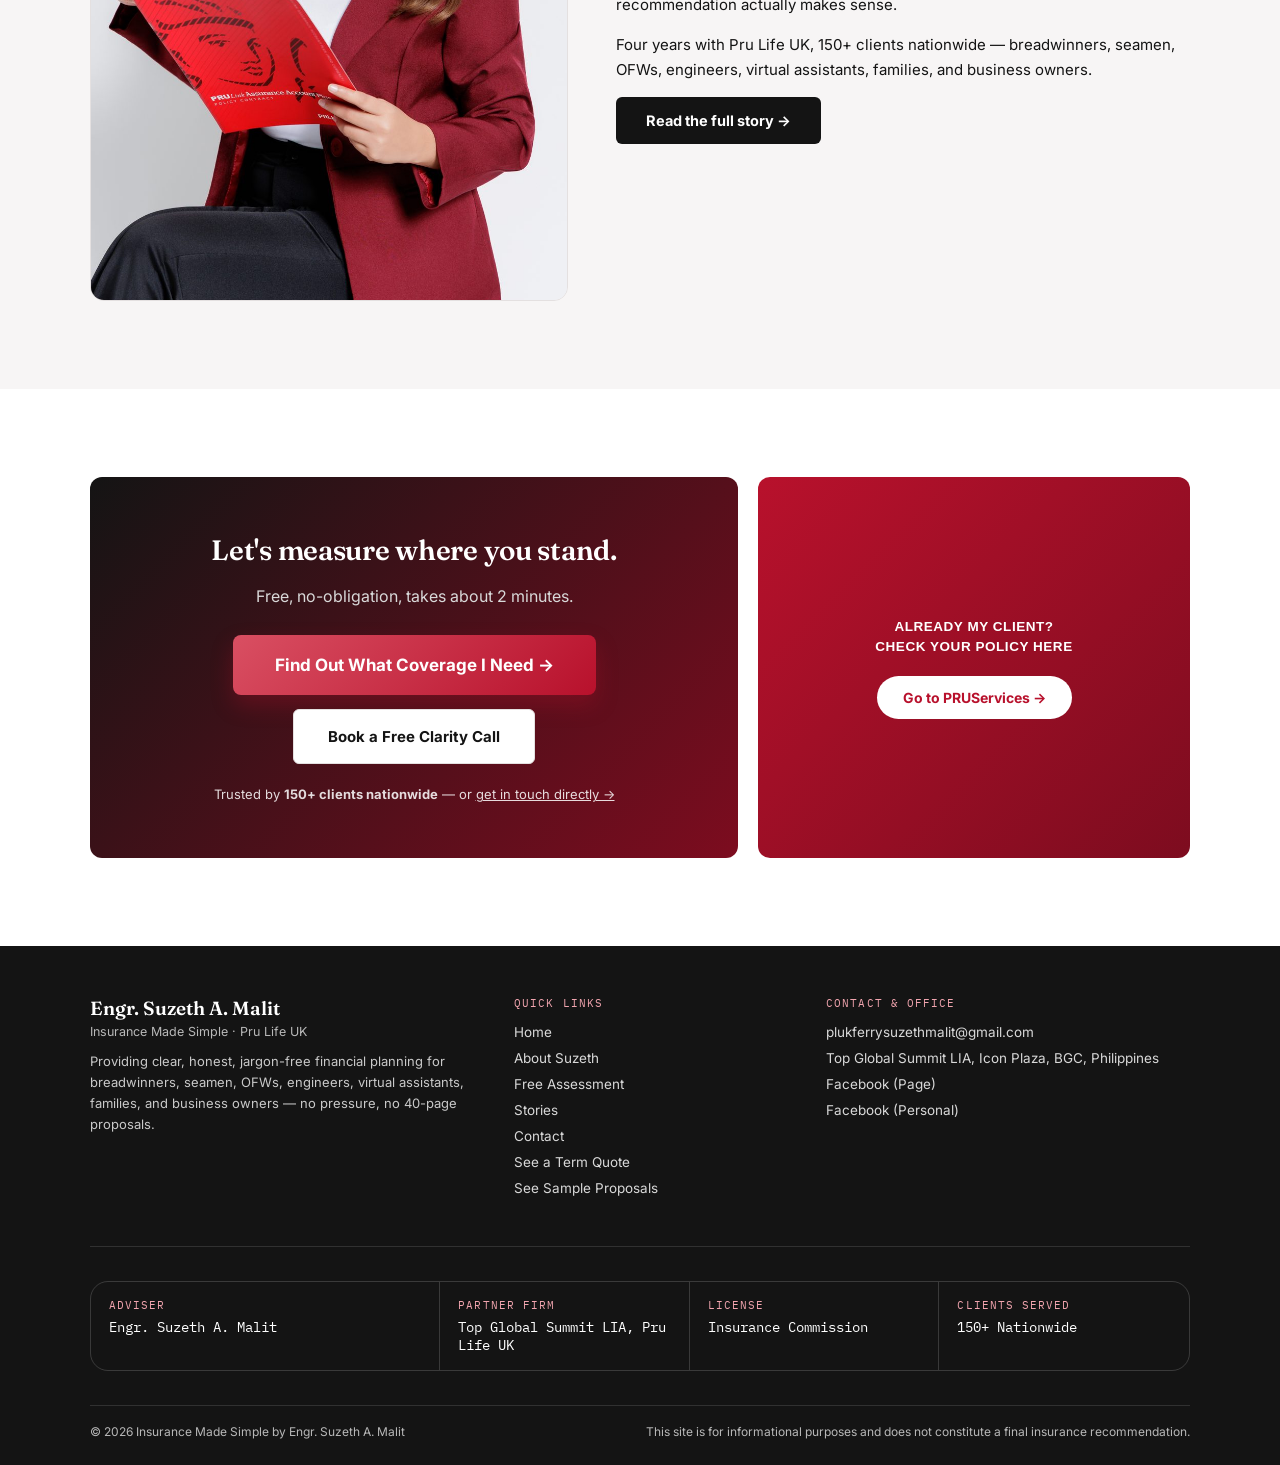
==== commit 8b258314: "Add files via upload" ====
--- a/index.html
+++ b/index.html
@@ -953,6 +953,7 @@
         <a href="stories.html">Stories</a>
       <a href="contact.html">Contact</a>
         <a href="term-insurance.html">See a Term Quote</a>
+        <a href="sample-proposal.html">See Sample Proposals</a>
       </div>
       <div class="footer-col">
         <div class="footer-col-title">Contact &amp; Office</div>
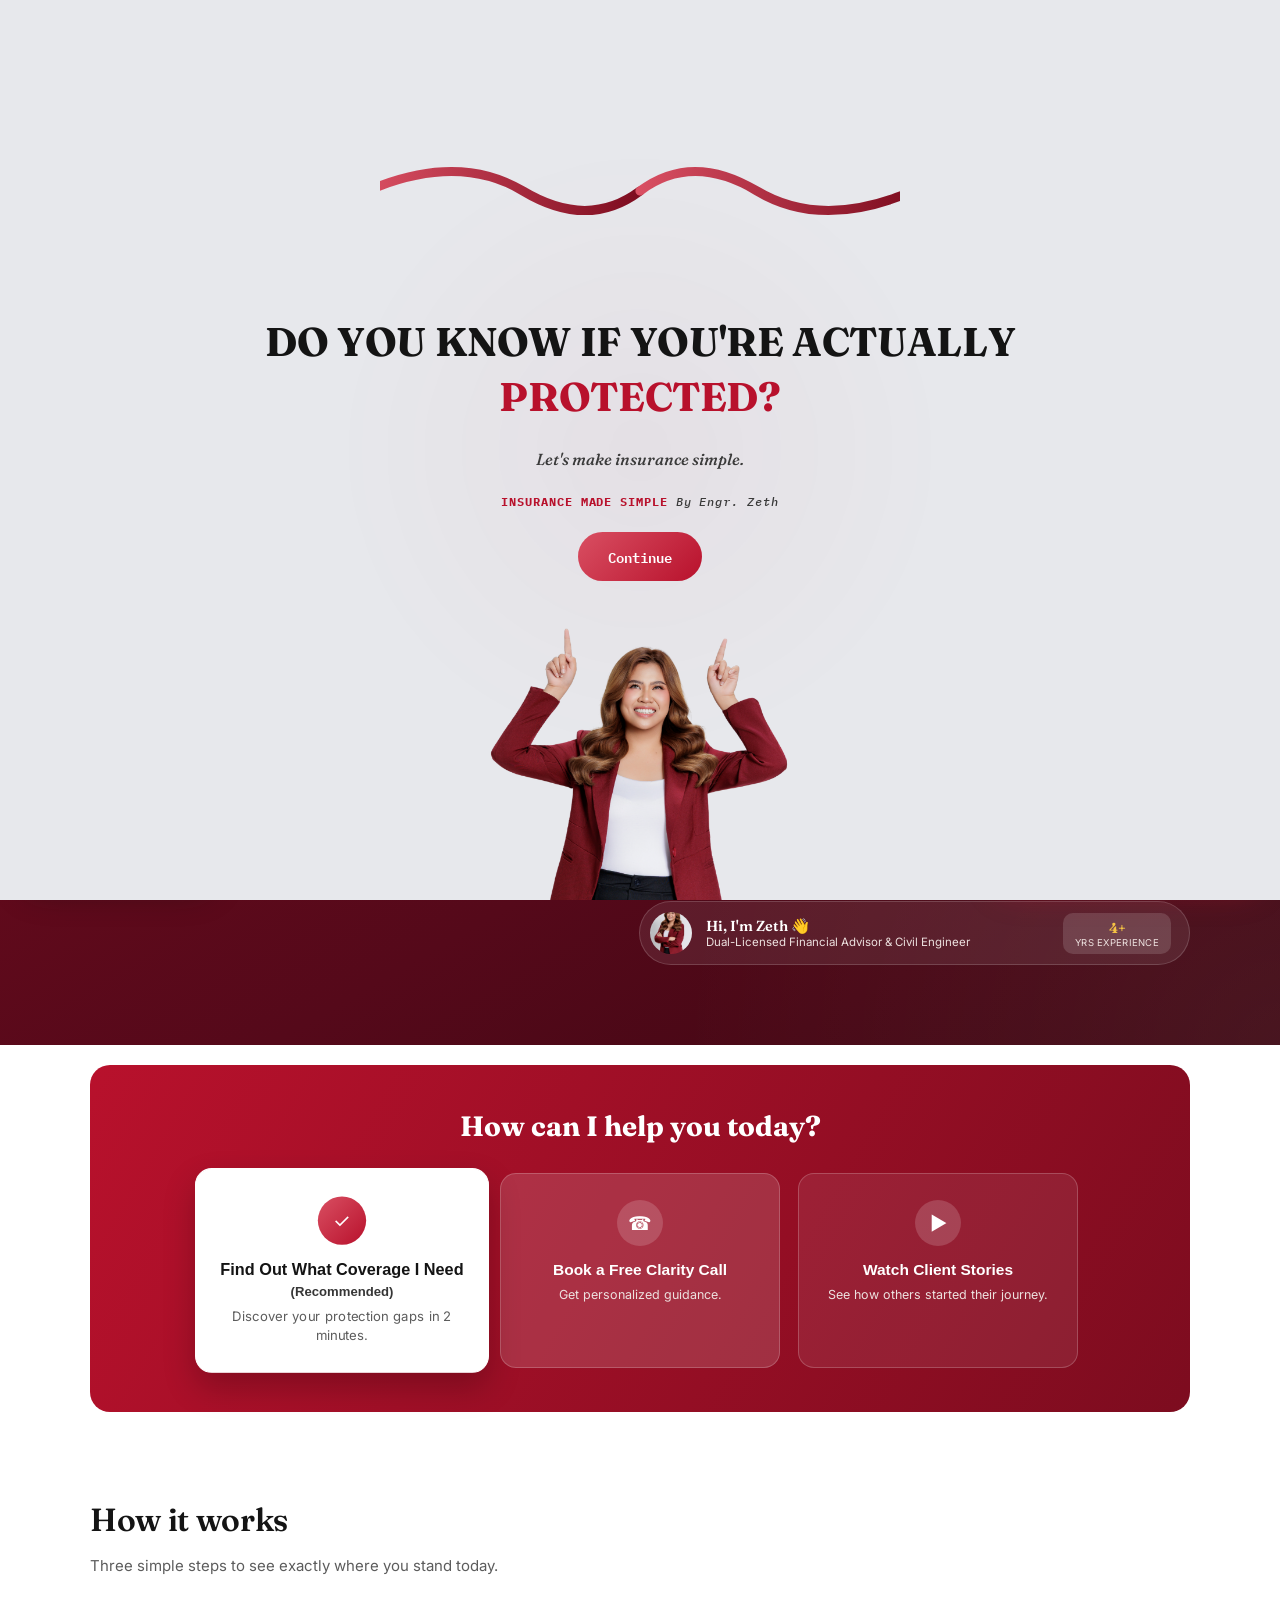
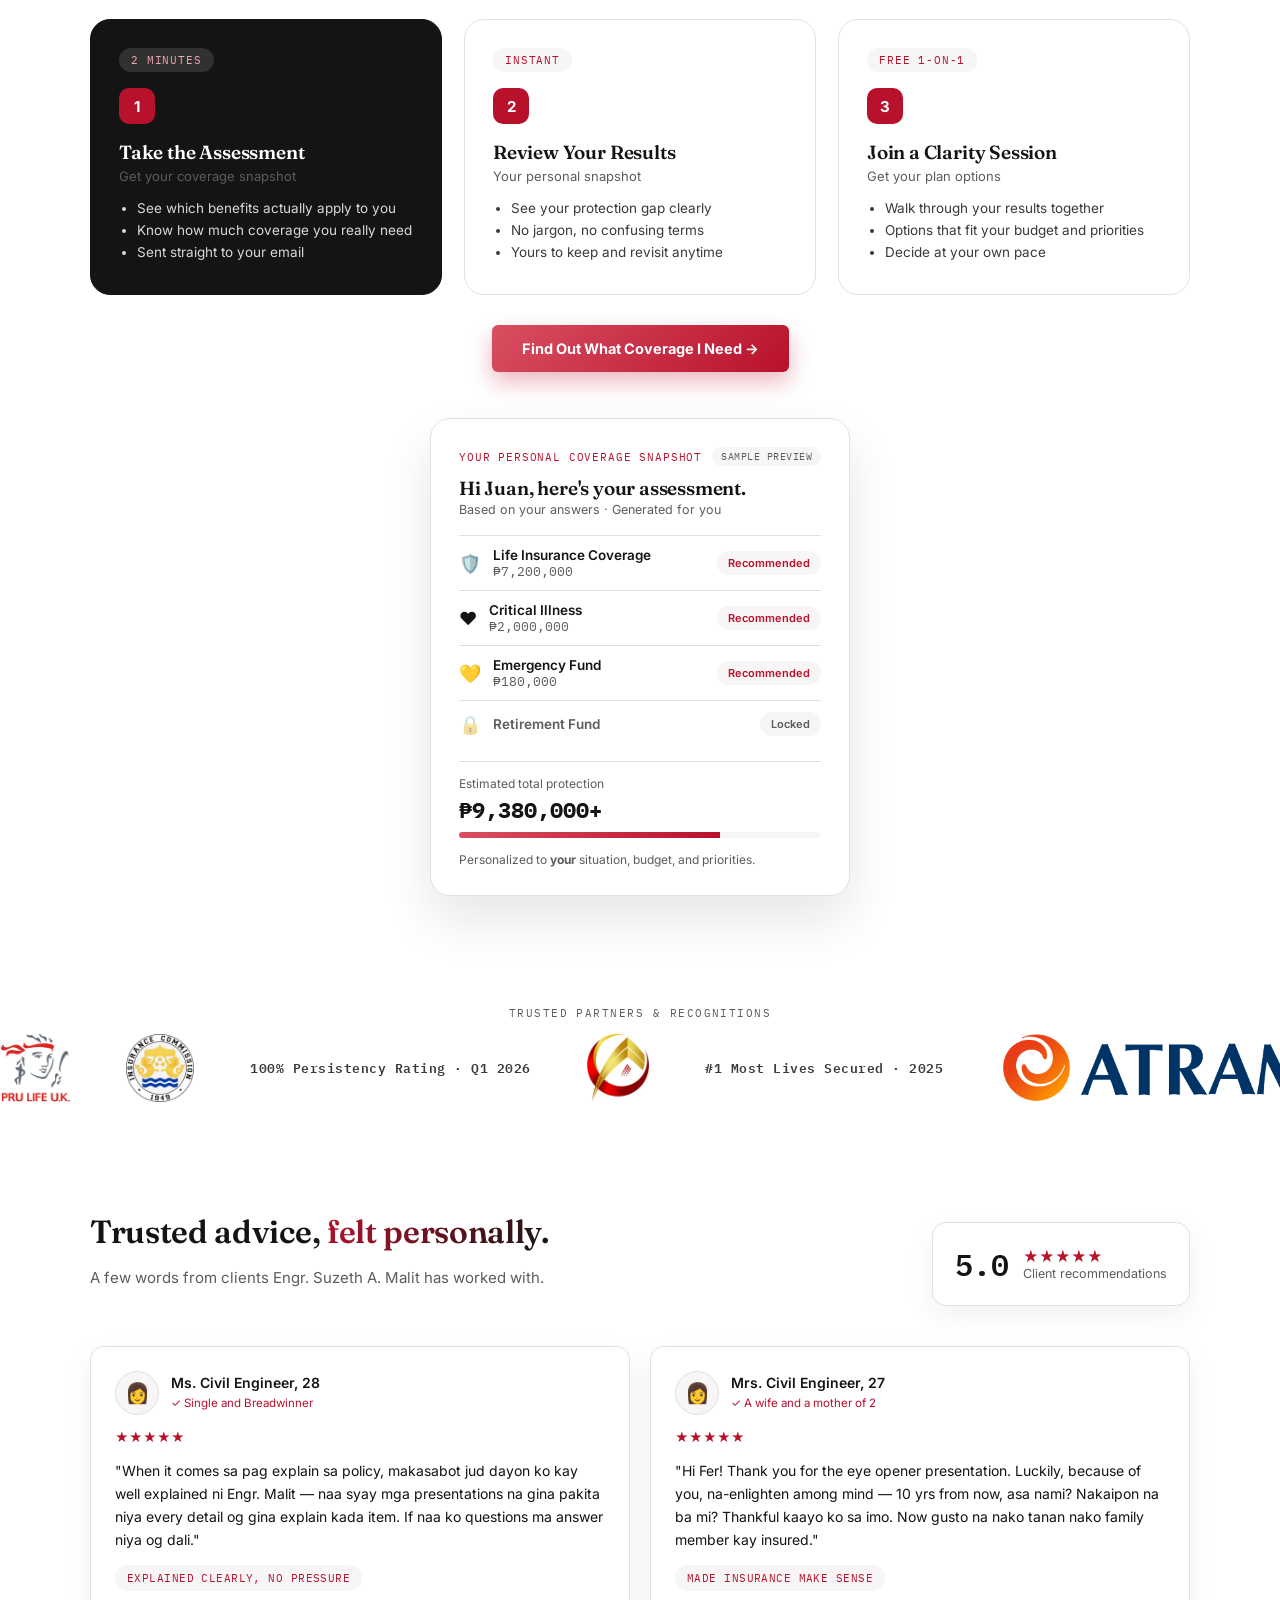
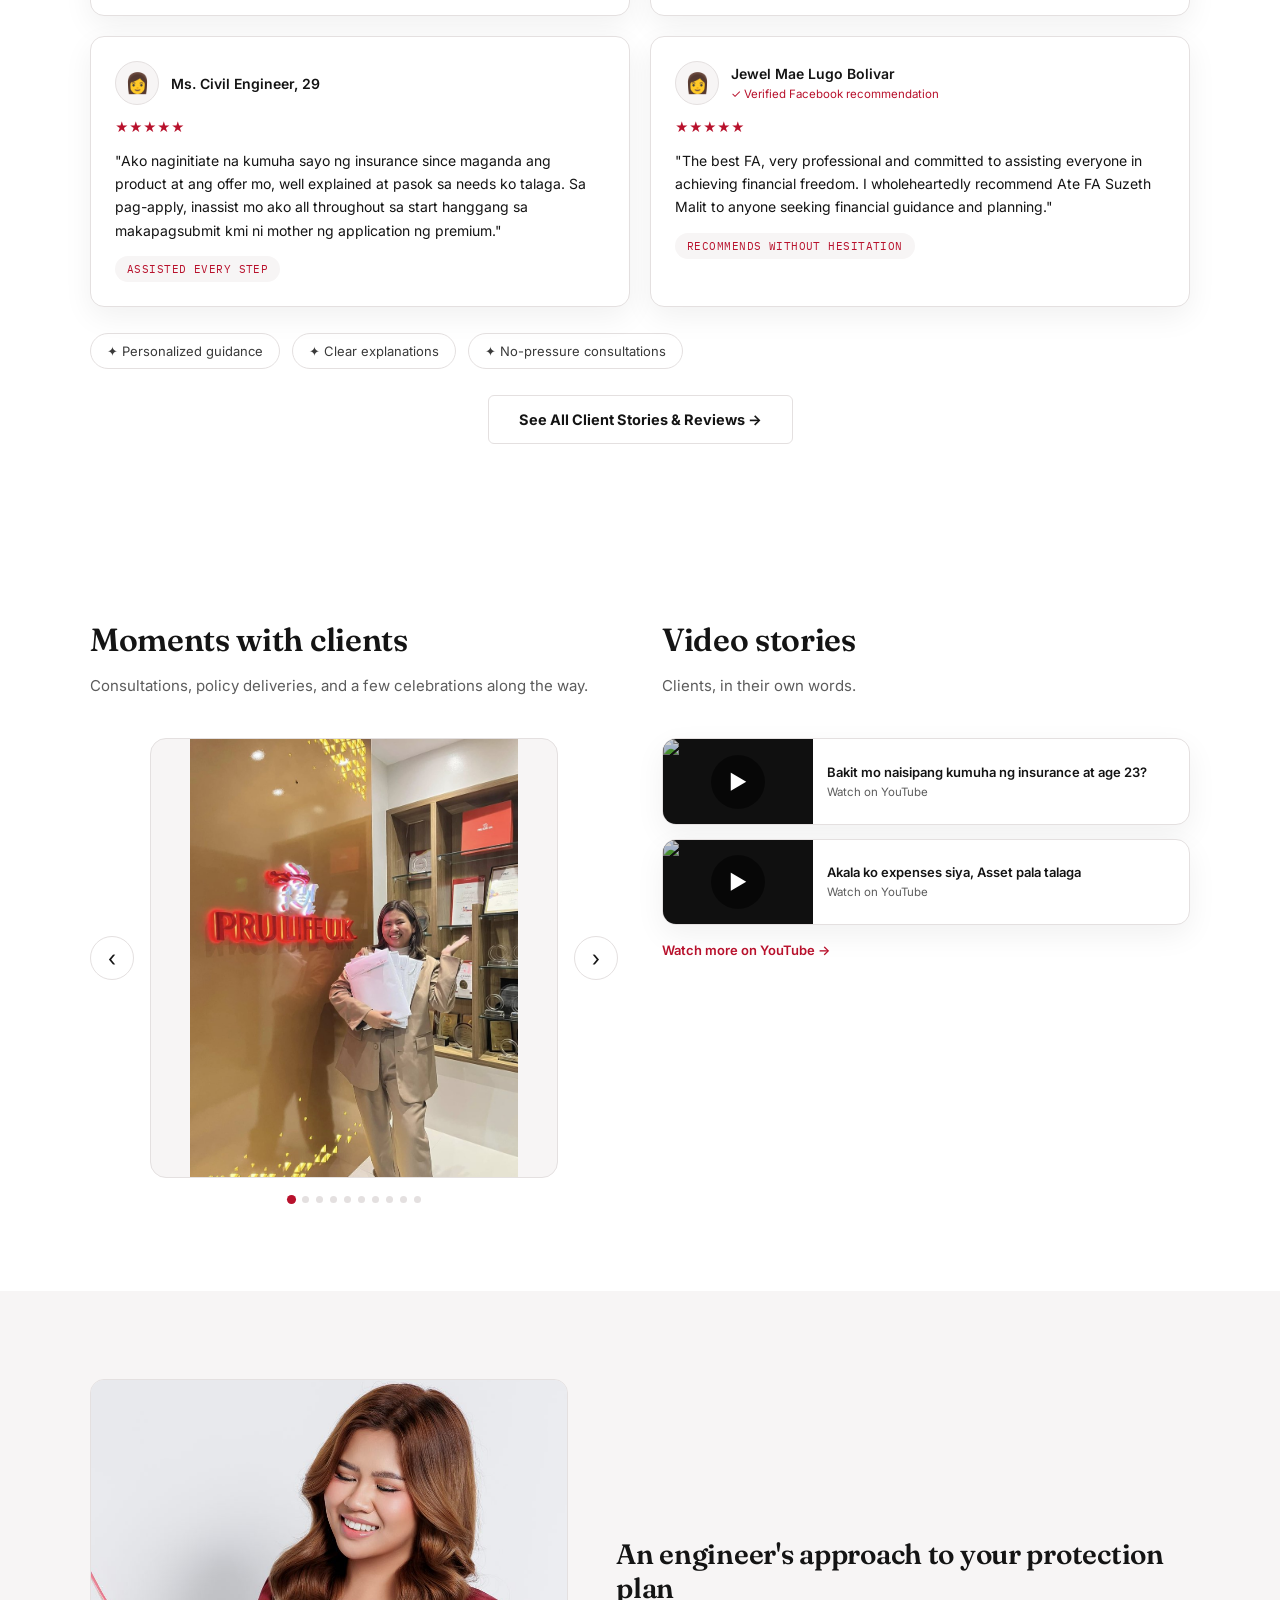
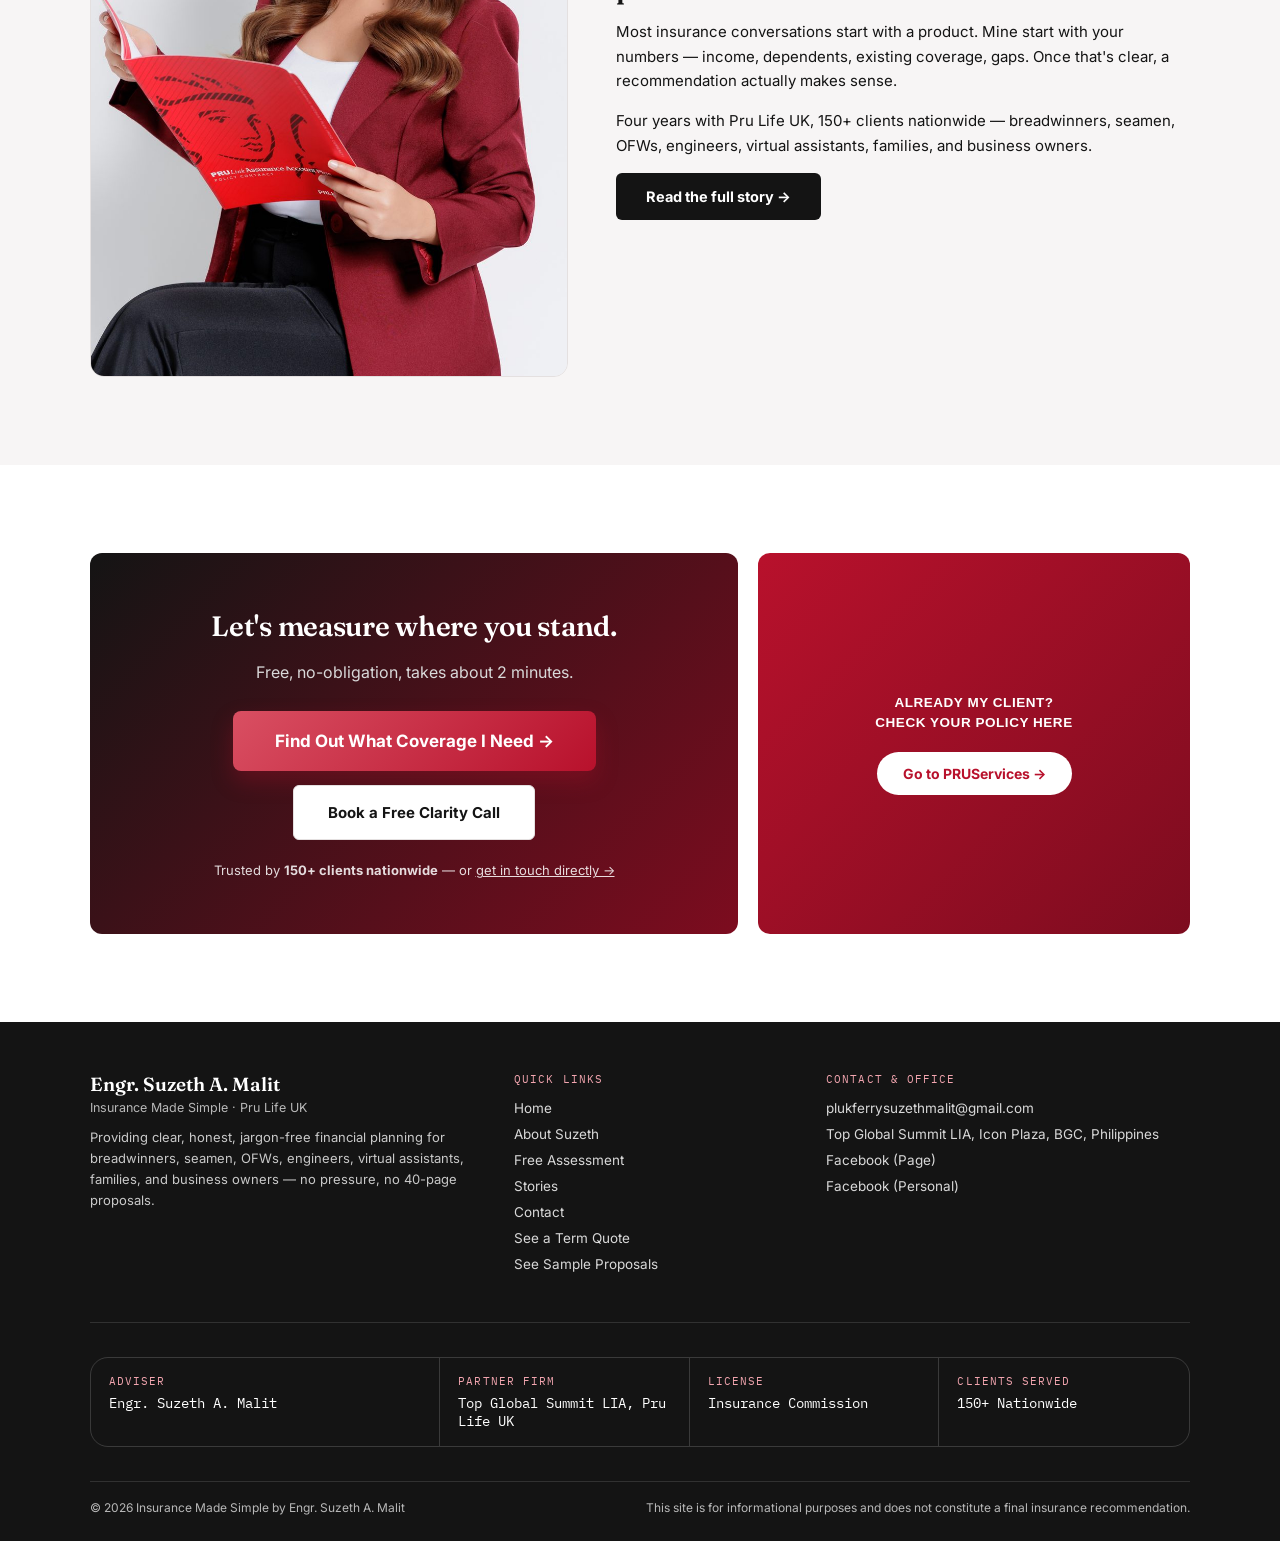
==== commit dcc4b10a: "Update index.html" ====
--- a/index.html
+++ b/index.html
@@ -597,6 +597,7 @@
     <div class="nav-links" id="navLinks">
       <a href="index.html" class="current">Home</a>
       <a href="assessment.html" class="nav-highlight">Assessment</a>
+      <a href="#" class="nav-highlight" id="navGetQuoteBtn">Get a Quote</a>
       <a href="booking.html" class="nav-cta">Book a Free Clarity Call</a>
       <a href="about.html">About</a>
       <a href="stories.html">Stories</a>
@@ -621,6 +622,7 @@
         <p class="lede" style="font-weight:700;color:var(--ink);">Take a free 2-minute assessment and get your personalized Coverage Snapshot by email.</p>
         <div class="hero-ctas">
           <a href="assessment.html" class="btn btn-gold btn-lg">Find Out What Coverage I Need →</a>
+          <a href="#" class="btn btn-outline btn-lg" id="heroGetQuoteBtn">Get a Quote</a>
         </div>
         <div class="hero-stats-grid">
           <div class="hero-stat-card hero-stat-rating">
@@ -1100,5 +1102,294 @@
 </a>
 
 <script src="enhance.js"></script>
+<!-- ============================================================
+     GET A QUOTE / FREE ASSESSMENT MODAL
+     Trigger from anywhere with: openQuoteModal()
+     Or add class="js-open-quote-modal" to any link/button.
+     ============================================================ -->
+<style>
+  .qm-overlay{
+    position:fixed; inset:0; z-index:9999;
+    background:rgba(24,16,12,0.55);
+    display:none; align-items:center; justify-content:center;
+    padding:20px;
+  }
+  .qm-overlay.qm-open{ display:flex; }
+  .qm-modal{
+    width:100%; max-width:460px; max-height:88vh; overflow-y:auto;
+    background:var(--card, #fff);
+    border-radius:20px;
+    box-shadow:0 30px 80px rgba(20,20,20,0.35);
+    animation:qmPop .22s ease;
+  }
+  @keyframes qmPop{ from{ opacity:0; transform:translateY(14px) scale(.98);} to{ opacity:1; transform:translateY(0) scale(1);} }
+  .qm-header{
+    position:relative;
+    background:linear-gradient(135deg, var(--maroon,#7D0C1F), var(--tan-deep,#a8632c));
+    color:#fff; padding:22px 50px 20px 26px;
+    border-radius:20px 20px 0 0;
+  }
+  .qm-header-eyebrow{
+    font-family:'IBM Plex Mono',monospace; font-size:10.5px; letter-spacing:.1em;
+    text-transform:uppercase; opacity:.85; margin-bottom:6px;
+  }
+  .qm-header h3{ font-family:'Fraunces',serif; font-size:23px; margin:0; color:#fff; line-height:1.25; }
+  .qm-close{
+    position:absolute; top:16px; right:16px;
+    width:30px; height:30px; border-radius:50%;
+    background:rgba(255,255,255,.15); border:none; color:#fff;
+    font-size:18px; line-height:1; cursor:pointer;
+  }
+  .qm-close:hover{ background:rgba(255,255,255,.28); }
+  .qm-body{ padding:26px; }
+  .qm-lede{ font-size:14.5px; color:var(--ink-soft,#5b5b5b); margin:0 0 18px 0; }
+
+  .qm-choice-grid{ display:grid; gap:14px; }
+  .qm-choice-card{
+    display:block; width:100%; text-align:left;
+    border:1.5px solid var(--line,#e6ddd6); background:var(--cream-2,#faf5f0);
+    border-radius:14px; padding:18px; cursor:pointer;
+    font-family:inherit; transition:border-color .15s, transform .15s;
+  }
+  .qm-choice-card:hover{ border-color:var(--tan,#c99a63); transform:translateY(-2px); }
+  .qm-choice-card-alt{ background:var(--card,#fff); }
+  .qm-choice-icon{
+    width:32px; height:32px; border-radius:50%; display:flex; align-items:center; justify-content:center;
+    background:linear-gradient(135deg, var(--tan,#c99a63), var(--tan-deep,#a8632c));
+    color:#fff; font-size:14px; margin-bottom:10px;
+  }
+  .qm-choice-title{ font-family:'Fraunces',serif; font-weight:600; font-size:16.5px; color:var(--ink,#222); margin-bottom:4px; }
+  .qm-choice-sub{ font-size:13px; color:var(--slate,#78716c); margin:0; }
+
+  .qm-field{ display:block; margin-bottom:16px; }
+  .qm-field span{ display:block; font-size:12.5px; font-weight:600; color:var(--ink,#222); margin-bottom:6px; }
+  .qm-field input, .qm-field select{
+    width:100%; padding:11px 13px; border:1.5px solid var(--line,#e6ddd6); border-radius:10px;
+    font-size:14.5px; font-family:inherit; color:var(--ink,#222); background:#fff;
+    box-sizing:border-box;
+  }
+  .qm-field input:focus, .qm-field select:focus{ outline:none; border-color:var(--tan-deep,#a8632c); }
+
+  .qm-btn-primary{
+    display:flex; align-items:center; justify-content:center; gap:6px;
+    width:100%; padding:13px 20px; border:none; border-radius:100px;
+    background:linear-gradient(135deg, var(--tan,#c99a63), var(--tan-deep,#a8632c));
+    color:#fff; font-weight:700; font-size:14.5px; cursor:pointer;
+    text-decoration:none; margin-top:4px; box-sizing:border-box;
+  }
+  .qm-btn-primary:hover{ filter:brightness(1.06); }
+
+  .qm-back{
+    display:block; margin:14px auto 0 auto; background:none; border:none;
+    color:var(--slate,#78716c); font-size:13px; cursor:pointer; text-decoration:underline;
+    padding:4px;
+  }
+
+  .qm-quote-table{ display:grid; grid-template-columns:1fr 1fr 1fr; gap:8px; margin-bottom:16px; }
+  .qm-quote-col{ border:1px solid var(--line,#e6ddd6); border-radius:12px; padding:14px 8px; text-align:center; }
+  .qm-quote-col-highlight{ background:var(--cream-2,#faf5f0); border-color:var(--tan,#c99a63); }
+  .qm-quote-label{
+    font-family:'IBM Plex Mono',monospace; font-size:9.5px; letter-spacing:.06em;
+    text-transform:uppercase; color:var(--slate,#78716c); margin-bottom:8px;
+  }
+  .qm-quote-value{ font-family:'Fraunces',serif; font-weight:600; font-size:14px; color:var(--ink,#222); word-break:break-word; }
+  .qm-quote-value-lg{ font-size:15.5px; color:var(--maroon,#7D0C1F); }
+  .qm-quote-value-gold{ font-size:16.5px; color:var(--tan-deep,#a8632c); }
+  .qm-quote-sub{ font-size:11px; color:var(--slate,#78716c); margin-top:2px; }
+
+  .qm-disclaimer{ font-size:11.5px; color:var(--slate,#78716c); font-style:italic; line-height:1.5; margin:0 0 18px 0; }
+  .qm-cta-block{ text-align:center; background:var(--cream-2,#faf5f0); border-radius:14px; padding:18px; margin-bottom:4px; }
+  .qm-cta-line{ font-size:13px; font-weight:600; color:var(--ink,#222); margin:0 0 12px 0; }
+
+  @media (max-width:480px){
+    .qm-quote-table{ grid-template-columns:1fr; }
+    .qm-header h3{ font-size:20px; }
+    .qm-body{ padding:20px; }
+  }
+</style>
+
+<div class="qm-overlay" id="qmOverlay" aria-hidden="true">
+  <div class="qm-modal" role="dialog" aria-modal="true" aria-labelledby="qmTitle">
+
+    <div class="qm-header">
+      <div class="qm-header-eyebrow">Insurance Made Simple · by Engr. Zeth</div>
+      <h3 id="qmTitle">Let's Get You Started</h3>
+      <button class="qm-close" id="qmClose" aria-label="Close">&times;</button>
+    </div>
+
+    <div class="qm-body">
+
+      <!-- STEP 1: choose path -->
+      <div class="qm-step" id="qmStep1">
+        <p class="qm-lede">How would you like to begin?</p>
+        <div class="qm-choice-grid">
+          <button type="button" class="qm-choice-card" id="qmChooseAssessment">
+            <div class="qm-choice-icon">✓</div>
+            <div class="qm-choice-title">Free Assessment</div>
+            <p class="qm-choice-sub">Discover your protection gap in 2 minutes — free &amp; personalized.</p>
+          </button>
+          <button type="button" class="qm-choice-card qm-choice-card-alt" id="qmChooseQuote">
+            <div class="qm-choice-icon">₱</div>
+            <div class="qm-choice-title">Get a Quote</div>
+            <p class="qm-choice-sub">See a sample premium and coverage based on your budget.</p>
+          </button>
+        </div>
+      </div>
+
+      <!-- STEP 2: quote form -->
+      <div class="qm-step" id="qmStep2" hidden>
+        <p class="qm-lede">Tell us a bit about you.</p>
+        <form id="qmForm" novalidate>
+          <label class="qm-field">
+            <span>Your Name</span>
+            <input type="text" id="qmName" required placeholder="e.g. Juan Dela Cruz">
+          </label>
+          <label class="qm-field">
+            <span>Monthly Budget</span>
+            <select id="qmBudget" required>
+              <option value="" disabled selected>Select your budget</option>
+              <option value="1500">₱1,000 – ₱2,000 / month</option>
+              <option value="3500">₱2,000 – ₱5,000 / month</option>
+              <option value="7500">₱5,000 – ₱10,000 / month</option>
+              <option value="15000">₱10,000 – ₱20,000 / month</option>
+              <option value="25000">₱20,000+ / month</option>
+            </select>
+          </label>
+          <label class="qm-field">
+            <span>Type of Insurance</span>
+            <select id="qmType" required>
+              <option value="" disabled selected>Select insurance type</option>
+              <option value="term">Term Insurance</option>
+              <option value="whole">Whole Life Insurance</option>
+              <option value="vul">VUL (Variable Universal Life)</option>
+            </select>
+          </label>
+          <button type="submit" class="qm-btn-primary">Quote</button>
+        </form>
+        <button type="button" class="qm-back" id="qmBackTo1">← Back</button>
+      </div>
+
+      <!-- STEP 3: sample quote result -->
+      <div class="qm-step" id="qmStep3" hidden>
+        <p class="qm-lede" id="qmResultLede">Here's your sample quotation:</p>
+
+        <div class="qm-quote-table">
+          <div class="qm-quote-col">
+            <div class="qm-quote-label">Provided Details</div>
+            <div class="qm-quote-value" id="qmResultName">—</div>
+            <div class="qm-quote-sub" id="qmResultType">—</div>
+          </div>
+          <div class="qm-quote-col qm-quote-col-highlight">
+            <div class="qm-quote-label">Est. Coverage</div>
+            <div class="qm-quote-value qm-quote-value-lg" id="qmResultCoverage">—</div>
+          </div>
+          <div class="qm-quote-col">
+            <div class="qm-quote-label">Sample Premium</div>
+            <div class="qm-quote-value qm-quote-value-gold" id="qmResultPremium">—</div>
+            <div class="qm-quote-sub">/year</div>
+          </div>
+        </div>
+
+        <p class="qm-disclaimer">This is only a sample illustration based on general data and assumes standard rates. Your actual plan, coverage, and premium will be tailored to you by Engr. Zeth.</p>
+
+        <div class="qm-cta-block">
+          <p class="qm-cta-line">Click the button below to be prioritized for contacting by an advisor.</p>
+          <a href="booking.html" class="qm-btn-primary" id="qmTalkAdvisor">I'm Ready to Talk to an Advisor</a>
+        </div>
+
+        <button type="button" class="qm-back" id="qmBackTo2">← Recompute</button>
+      </div>
+
+    </div>
+  </div>
+</div>
+
+<script>
+(function(){
+  var overlay = document.getElementById('qmOverlay');
+  var step1 = document.getElementById('qmStep1');
+  var step2 = document.getElementById('qmStep2');
+  var step3 = document.getElementById('qmStep3');
+
+  function showStep(step){
+    [step1, step2, step3].forEach(function(s){ s.hidden = true; });
+    step.hidden = false;
+  }
+
+  window.openQuoteModal = function(){
+    overlay.classList.add('qm-open');
+    overlay.setAttribute('aria-hidden', 'false');
+    document.body.style.overflow = 'hidden';
+    showStep(step1);
+  };
+
+  function closeQuoteModal(){
+    overlay.classList.remove('qm-open');
+    overlay.setAttribute('aria-hidden', 'true');
+    document.body.style.overflow = '';
+  }
+
+  document.getElementById('qmClose').addEventListener('click', closeQuoteModal);
+  overlay.addEventListener('click', function(e){
+    if (e.target === overlay) closeQuoteModal();
+  });
+  document.addEventListener('keydown', function(e){
+    if (e.key === 'Escape' && overlay.classList.contains('qm-open')) closeQuoteModal();
+  });
+
+  // Any element with class="js-open-quote-modal" also opens the modal
+  document.querySelectorAll('.js-open-quote-modal, #navGetQuoteBtn, #heroGetQuoteBtn').forEach(function(el){
+    el.addEventListener('click', function(e){
+      e.preventDefault();
+      window.openQuoteModal();
+    });
+  });
+
+  document.getElementById('qmChooseAssessment').addEventListener('click', function(){
+    window.location.href = 'assessment.html';
+  });
+  document.getElementById('qmChooseQuote').addEventListener('click', function(){
+    showStep(step2);
+  });
+  document.getElementById('qmBackTo1').addEventListener('click', function(){ showStep(step1); });
+  document.getElementById('qmBackTo2').addEventListener('click', function(){ showStep(step2); });
+
+  var typeLabels = {
+    term: 'Term Insurance',
+    whole: 'Whole Life Insurance',
+    vul: 'VUL (Variable Universal Life)'
+  };
+  // Rough illustrative multiplier: coverage ≈ annual premium × multiplier
+  var typeMultiplier = { term: 150, whole: 60, vul: 90 };
+
+  function formatPeso(n){
+    return '₱' + Math.round(n).toLocaleString('en-PH');
+  }
+
+  document.getElementById('qmForm').addEventListener('submit', function(e){
+    e.preventDefault();
+
+    var name = document.getElementById('qmName').value.trim() || 'there';
+    var monthly = parseInt(document.getElementById('qmBudget').value, 10);
+    var type = document.getElementById('qmType').value;
+
+    if (!monthly || !type) return;
+
+    var annualPremium = monthly * 12;
+    var rawCoverage = annualPremium * typeMultiplier[type];
+    var coverage = Math.round(rawCoverage / 100000) * 100000;
+
+    document.getElementById('qmResultLede').textContent = 'Hi ' + name + ', here\'s your sample quotation:';
+    document.getElementById('qmResultName').textContent = name;
+    document.getElementById('qmResultType').textContent = typeLabels[type];
+    document.getElementById('qmResultCoverage').textContent = formatPeso(coverage);
+    document.getElementById('qmResultPremium').textContent = formatPeso(annualPremium);
+
+    showStep(step3);
+  });
+})();
+</script>
+
+
 </body>
 </html>
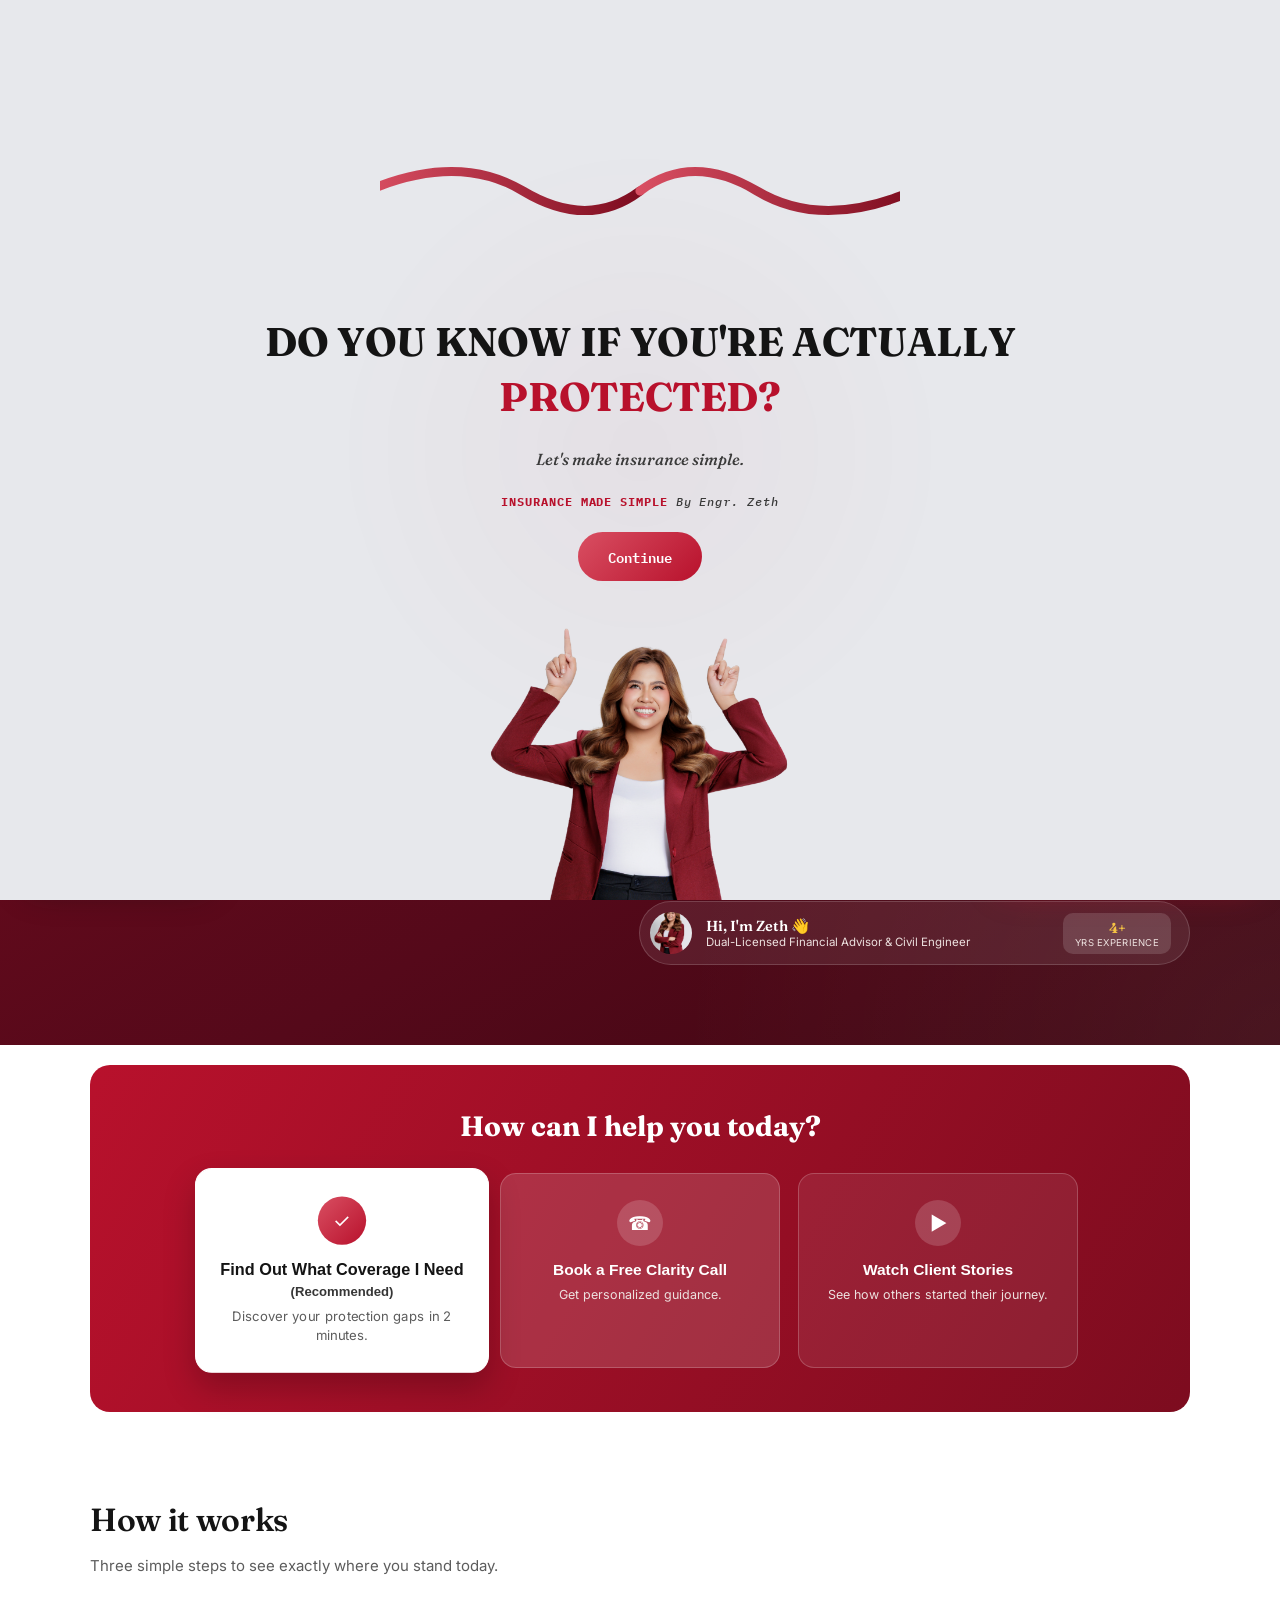
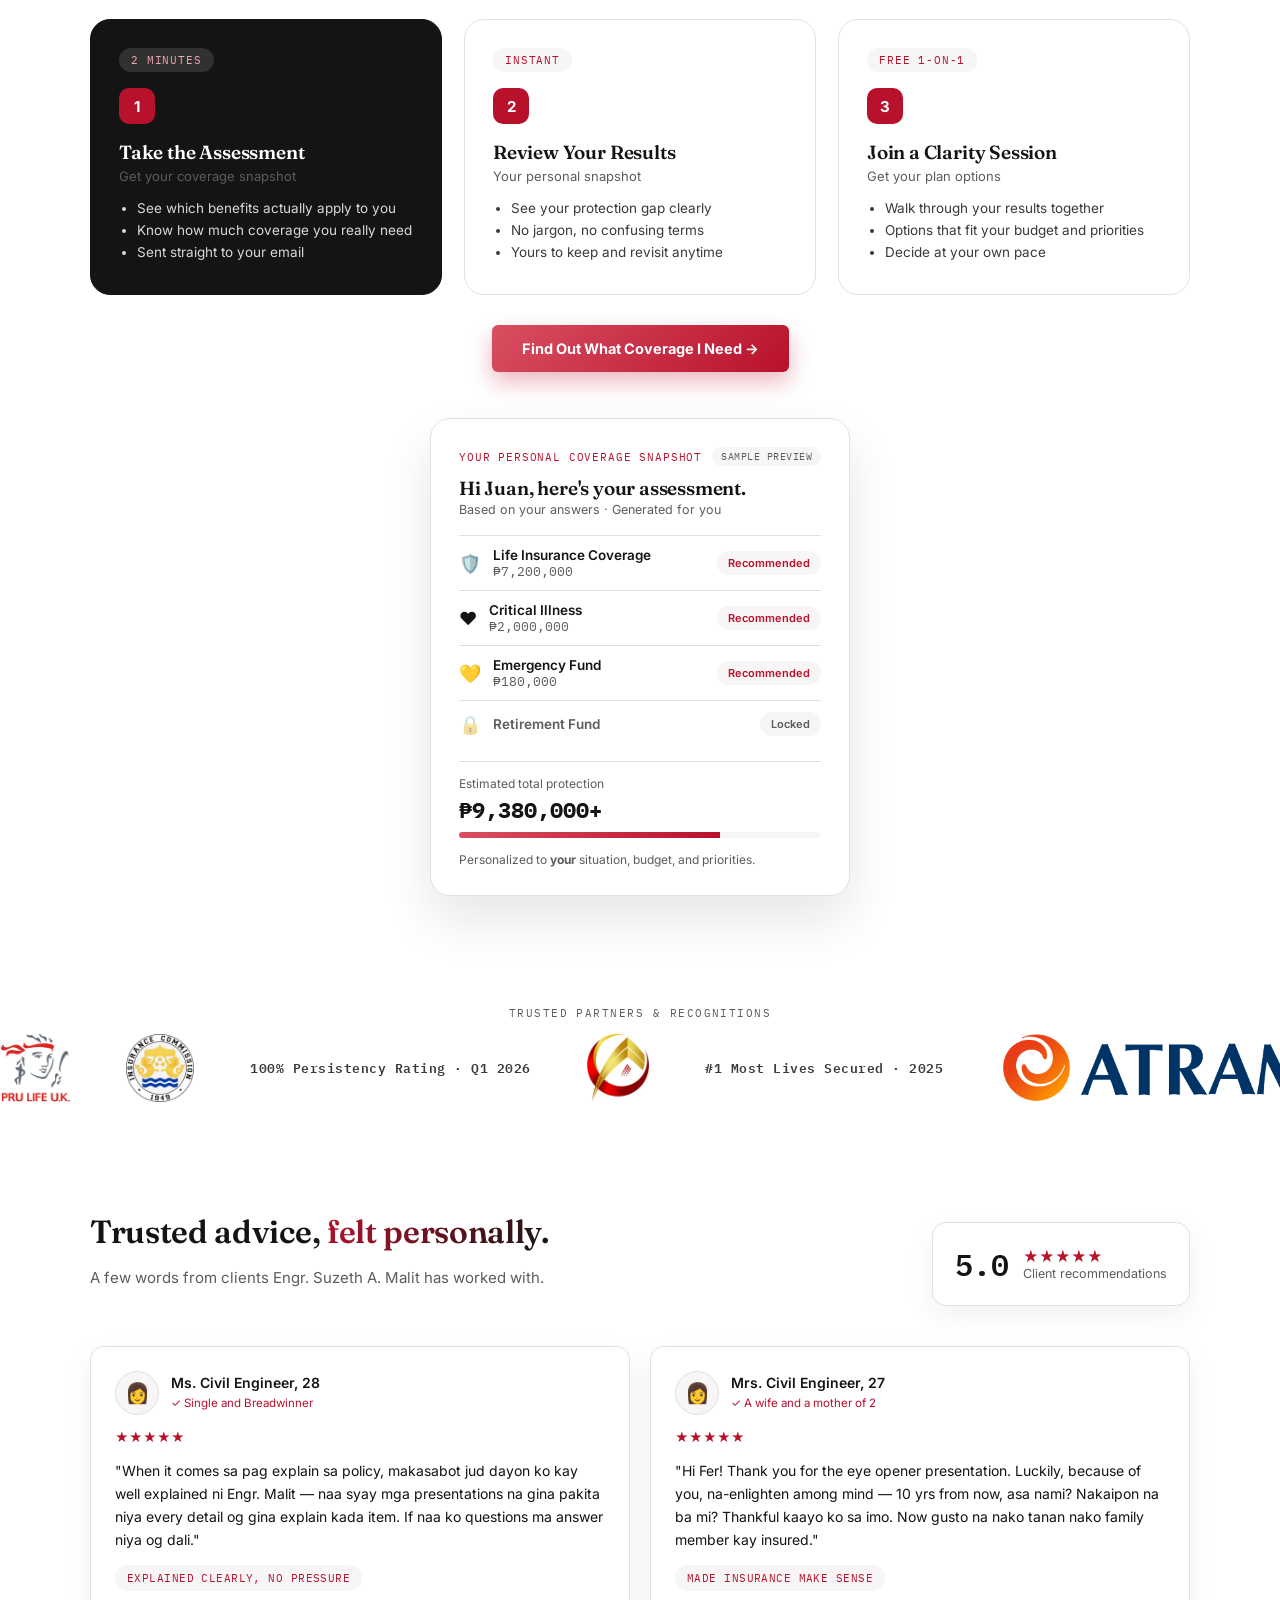
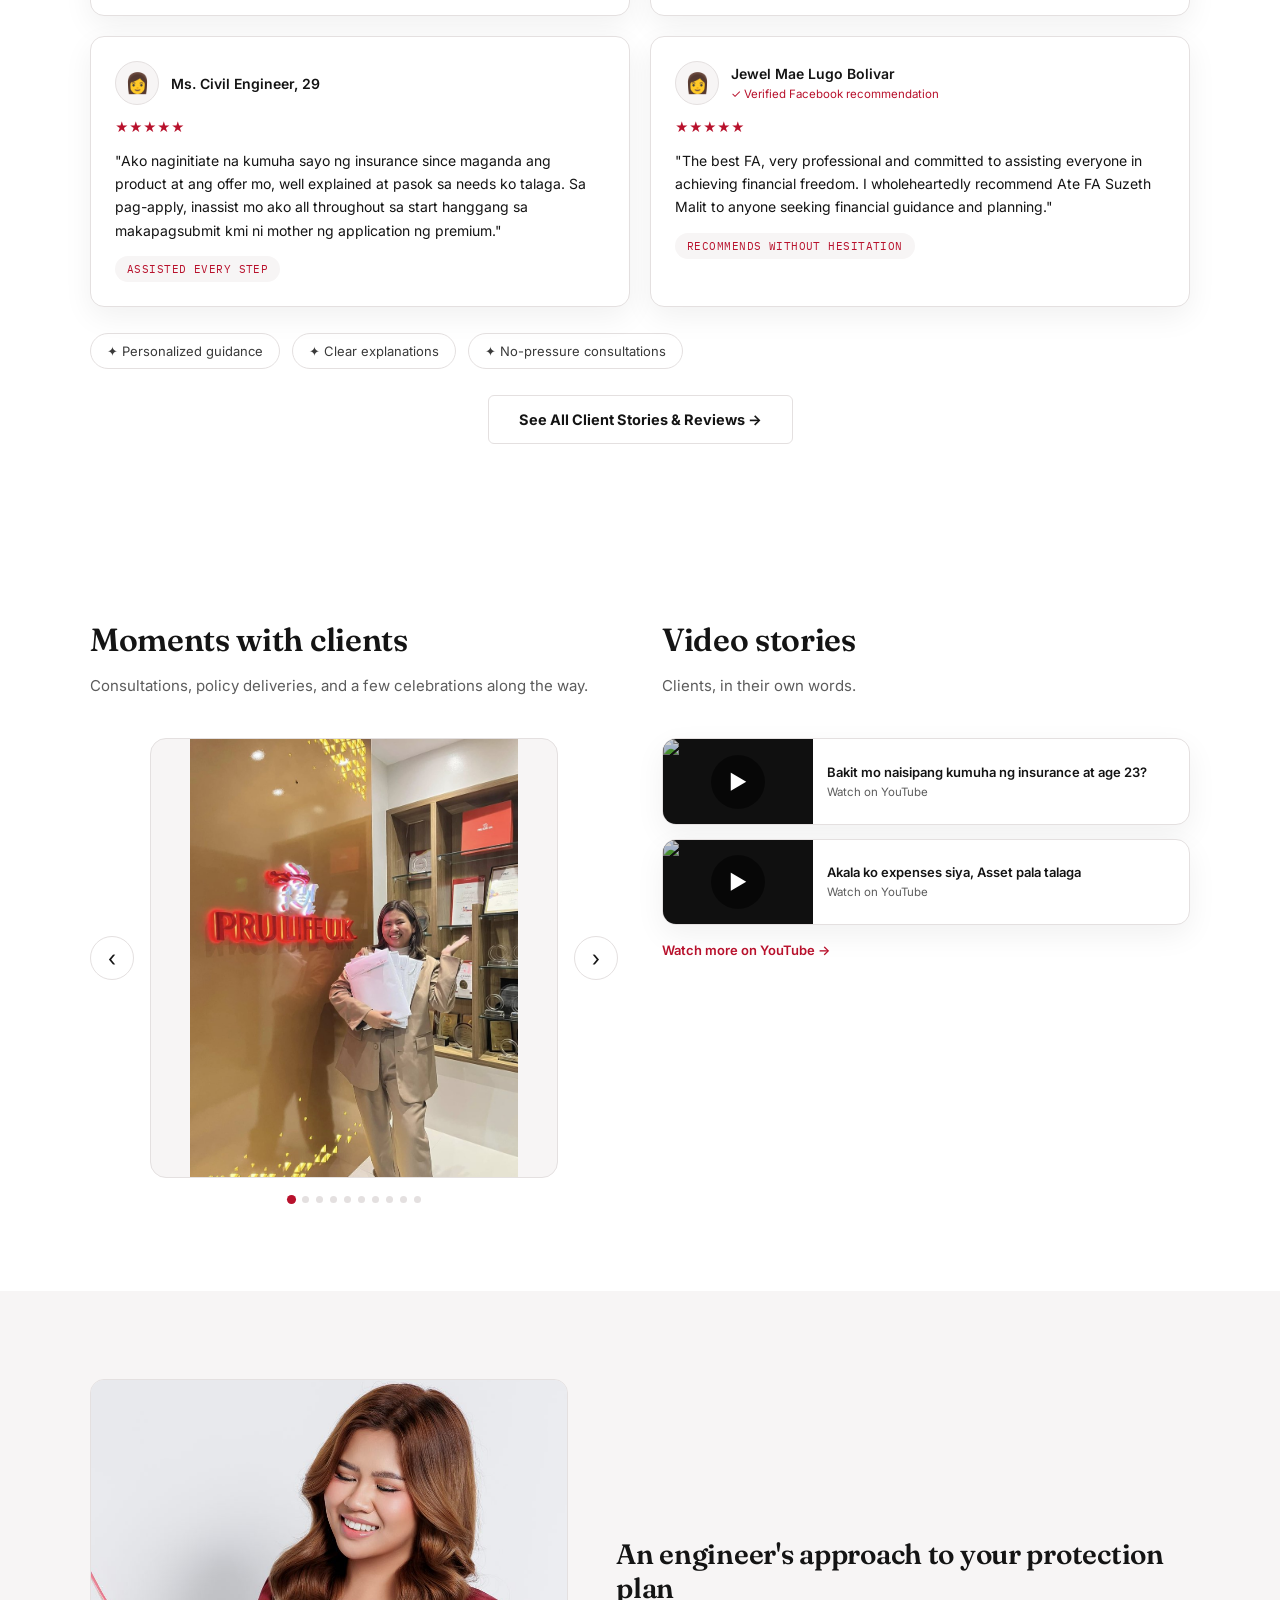
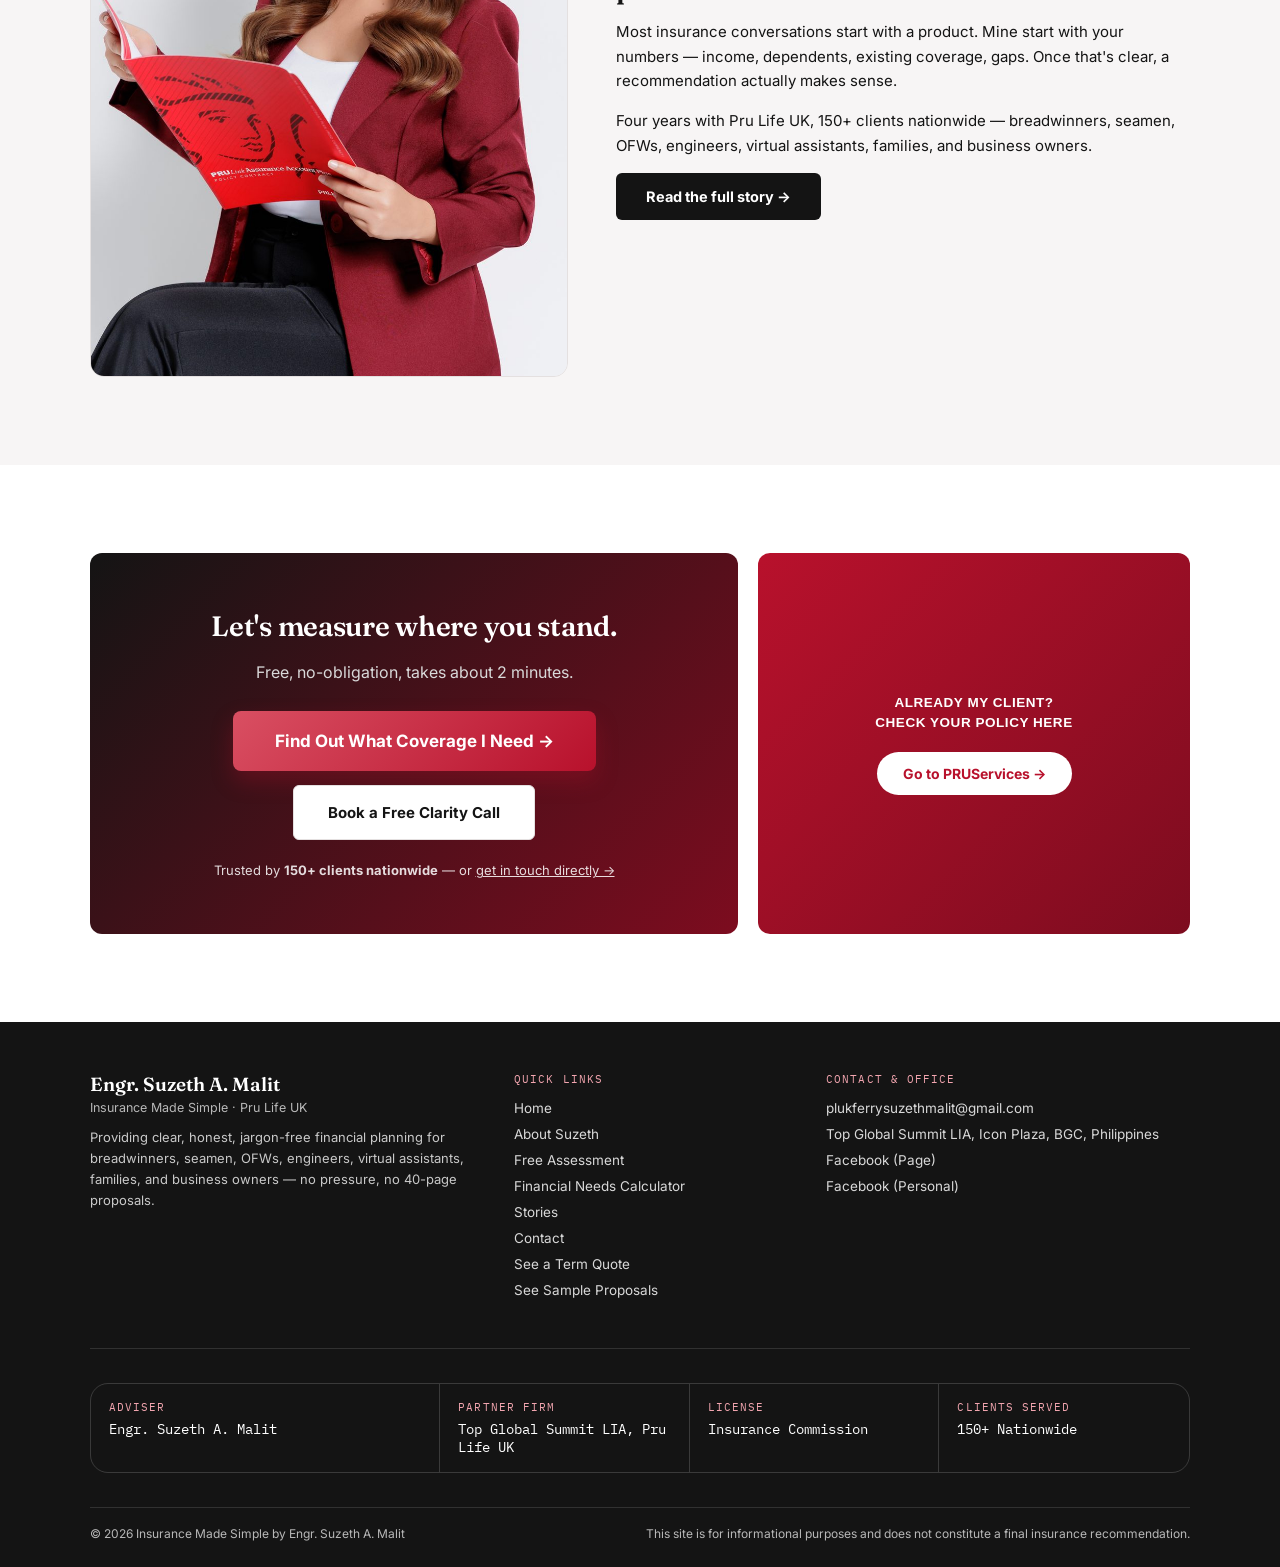
==== commit 0847bc15: "Add links to Calculator in navigation and footer Added links to the Calculator and Financial Needs C" ====
--- a/index.html
+++ b/index.html
@@ -562,7 +562,7 @@
   }
 </style>
 </head>
-<body id="index-body">
+<body id="index-body" data-auto-quote-modal>
 
 <div class="intro-preloader" id="introPreloader">
   <div class="intro-glow"></div>
@@ -597,6 +597,7 @@
     <div class="nav-links" id="navLinks">
       <a href="index.html" class="current">Home</a>
       <a href="assessment.html" class="nav-highlight">Assessment</a>
+      <a href="calculator.html">Calculator</a>
       <a href="#" class="nav-highlight" id="navGetQuoteBtn">Get a Quote</a>
       <a href="booking.html" class="nav-cta">Book a Free Clarity Call</a>
       <a href="about.html">About</a>
@@ -952,6 +953,7 @@
         <a href="index.html">Home</a>
         <a href="about.html">About Suzeth</a>
         <a href="assessment.html">Free Assessment</a>
+        <a href="calculator.html">Financial Needs Calculator</a>
         <a href="stories.html">Stories</a>
       <a href="contact.html">Contact</a>
         <a href="term-insurance.html">See a Term Quote</a>
@@ -1101,11 +1103,15 @@
   Talk to Suzeth Live
 </a>
 
+<script src="quote-data.js"></script>
+<script src="quote-engine.js"></script>
 <script src="enhance.js"></script>
+
 <!-- ============================================================
      GET A QUOTE / FREE ASSESSMENT MODAL
      Trigger from anywhere with: openQuoteModal()
      Or add class="js-open-quote-modal" to any link/button.
+     Data-driven by quote-data.js + quote-engine.js (loaded above).
      ============================================================ -->
 <style>
   .qm-overlay{
@@ -1116,7 +1122,7 @@
   }
   .qm-overlay.qm-open{ display:flex; }
   .qm-modal{
-    width:100%; max-width:460px; max-height:88vh; overflow-y:auto;
+    width:100%; max-width:480px; max-height:88vh; overflow-y:auto;
     background:var(--card, #fff);
     border-radius:20px;
     box-shadow:0 30px 80px rgba(20,20,20,0.35);
@@ -1169,6 +1175,7 @@
     box-sizing:border-box;
   }
   .qm-field input:focus, .qm-field select:focus{ outline:none; border-color:var(--tan-deep,#a8632c); }
+  .qm-field-row{ display:grid; grid-template-columns:1fr 1fr; gap:12px; }
 
   .qm-btn-primary{
     display:flex; align-items:center; justify-content:center; gap:6px;
@@ -1185,26 +1192,41 @@
     padding:4px;
   }
 
-  .qm-quote-table{ display:grid; grid-template-columns:1fr 1fr 1fr; gap:8px; margin-bottom:16px; }
-  .qm-quote-col{ border:1px solid var(--line,#e6ddd6); border-radius:12px; padding:14px 8px; text-align:center; }
-  .qm-quote-col-highlight{ background:var(--cream-2,#faf5f0); border-color:var(--tan,#c99a63); }
-  .qm-quote-label{
+  .qm-result-head{
+    display:flex; align-items:baseline; justify-content:space-between; gap:10px;
+    margin-bottom:14px; flex-wrap:wrap;
+  }
+  .qm-result-product{ font-family:'Fraunces',serif; font-weight:600; font-size:16px; color:var(--maroon,#7D0C1F); }
+  .qm-result-premium{ font-size:13px; color:var(--slate,#78716c); }
+  .qm-result-premium b{ color:var(--ink,#222); font-size:15px; }
+
+  .qm-coverage-grid{ display:grid; grid-template-columns:1fr 1fr; gap:10px; margin-bottom:12px; }
+  .qm-cov-item{ border:1px solid var(--line,#e6ddd6); border-radius:12px; padding:13px 12px; }
+  .qm-cov-label{
     font-family:'IBM Plex Mono',monospace; font-size:9.5px; letter-spacing:.06em;
-    text-transform:uppercase; color:var(--slate,#78716c); margin-bottom:8px;
-  }
-  .qm-quote-value{ font-family:'Fraunces',serif; font-weight:600; font-size:14px; color:var(--ink,#222); word-break:break-word; }
-  .qm-quote-value-lg{ font-size:15.5px; color:var(--maroon,#7D0C1F); }
-  .qm-quote-value-gold{ font-size:16.5px; color:var(--tan-deep,#a8632c); }
-  .qm-quote-sub{ font-size:11px; color:var(--slate,#78716c); margin-top:2px; }
+    text-transform:uppercase; color:var(--slate,#78716c); margin-bottom:6px;
+  }
+  .qm-cov-value{ font-family:'Fraunces',serif; font-weight:600; font-size:15px; color:var(--ink,#222); }
+
+  .qm-fund-box{
+    background:var(--cream-2,#faf5f0); border:1px solid var(--tan,#c99a63);
+    border-radius:12px; padding:14px; margin-bottom:16px; text-align:center;
+  }
+  .qm-fund-label{
+    font-family:'IBM Plex Mono',monospace; font-size:9.5px; letter-spacing:.06em;
+    text-transform:uppercase; color:var(--tan-deep,#a8632c); margin-bottom:6px;
+  }
+  .qm-fund-value{ font-family:'Fraunces',serif; font-weight:600; font-size:19px; color:var(--tan-deep,#a8632c); }
+  .qm-fund-sub{ font-size:11px; color:var(--slate,#78716c); margin-top:3px; }
 
   .qm-disclaimer{ font-size:11.5px; color:var(--slate,#78716c); font-style:italic; line-height:1.5; margin:0 0 18px 0; }
   .qm-cta-block{ text-align:center; background:var(--cream-2,#faf5f0); border-radius:14px; padding:18px; margin-bottom:4px; }
   .qm-cta-line{ font-size:13px; font-weight:600; color:var(--ink,#222); margin:0 0 12px 0; }
 
   @media (max-width:480px){
-    .qm-quote-table{ grid-template-columns:1fr; }
     .qm-header h3{ font-size:20px; }
     .qm-body{ padding:20px; }
+    .qm-coverage-grid{ grid-template-columns:1fr; }
   }
 </style>
 
@@ -1231,7 +1253,7 @@
           <button type="button" class="qm-choice-card qm-choice-card-alt" id="qmChooseQuote">
             <div class="qm-choice-icon">₱</div>
             <div class="qm-choice-title">Get a Quote</div>
-            <p class="qm-choice-sub">See a sample premium and coverage based on your budget.</p>
+            <p class="qm-choice-sub">See real sample coverage &amp; premiums based on your age and budget.</p>
           </button>
         </div>
       </div>
@@ -1244,17 +1266,25 @@
             <span>Your Name</span>
             <input type="text" id="qmName" required placeholder="e.g. Juan Dela Cruz">
           </label>
-          <label class="qm-field">
-            <span>Monthly Budget</span>
-            <select id="qmBudget" required>
-              <option value="" disabled selected>Select your budget</option>
-              <option value="1500">₱1,000 – ₱2,000 / month</option>
-              <option value="3500">₱2,000 – ₱5,000 / month</option>
-              <option value="7500">₱5,000 – ₱10,000 / month</option>
-              <option value="15000">₱10,000 – ₱20,000 / month</option>
-              <option value="25000">₱20,000+ / month</option>
-            </select>
-          </label>
+          <div class="qm-field-row">
+            <label class="qm-field">
+              <span>Age</span>
+              <input type="number" id="qmAge" min="18" max="75" required placeholder="e.g. 30">
+            </label>
+            <label class="qm-field">
+              <span>Monthly Budget</span>
+              <select id="qmBudget" required>
+                <option value="" disabled selected>Select</option>
+                <option value="1000">~₱1,000/mo</option>
+                <option value="2000">~₱2,000/mo</option>
+                <option value="2500">~₱2,500/mo</option>
+                <option value="3000">~₱3,000/mo</option>
+                <option value="3500">~₱3,500/mo</option>
+                <option value="4000">~₱4,000/mo</option>
+                <option value="5000">~₱5,000/mo</option>
+              </select>
+            </label>
+          </div>
           <label class="qm-field">
             <span>Type of Insurance</span>
             <select id="qmType" required>
@@ -1273,24 +1303,37 @@
       <div class="qm-step" id="qmStep3" hidden>
         <p class="qm-lede" id="qmResultLede">Here's your sample quotation:</p>
 
-        <div class="qm-quote-table">
-          <div class="qm-quote-col">
-            <div class="qm-quote-label">Provided Details</div>
-            <div class="qm-quote-value" id="qmResultName">—</div>
-            <div class="qm-quote-sub" id="qmResultType">—</div>
+        <div class="qm-result-head">
+          <span class="qm-result-product" id="qmResultProduct">—</span>
+          <span class="qm-result-premium">Annual premium <b id="qmResultPremium">—</b></span>
+        </div>
+
+        <div class="qm-coverage-grid">
+          <div class="qm-cov-item">
+            <div class="qm-cov-label">Life Insurance</div>
+            <div class="qm-cov-value" id="qmCovLife">—</div>
           </div>
-          <div class="qm-quote-col qm-quote-col-highlight">
-            <div class="qm-quote-label">Est. Coverage</div>
-            <div class="qm-quote-value qm-quote-value-lg" id="qmResultCoverage">—</div>
+          <div class="qm-cov-item">
+            <div class="qm-cov-label">Critical Illness</div>
+            <div class="qm-cov-value" id="qmCovCI">—</div>
           </div>
-          <div class="qm-quote-col">
-            <div class="qm-quote-label">Sample Premium</div>
-            <div class="qm-quote-value qm-quote-value-gold" id="qmResultPremium">—</div>
-            <div class="qm-quote-sub">/year</div>
+          <div class="qm-cov-item">
+            <div class="qm-cov-label">Disability</div>
+            <div class="qm-cov-value" id="qmCovDisability">—</div>
           </div>
-        </div>
-
-        <p class="qm-disclaimer">This is only a sample illustration based on general data and assumes standard rates. Your actual plan, coverage, and premium will be tailored to you by Engr. Zeth.</p>
+          <div class="qm-cov-item">
+            <div class="qm-cov-label">Accident Only</div>
+            <div class="qm-cov-value" id="qmCovAccident">—</div>
+          </div>
+        </div>
+
+        <div class="qm-fund-box" id="qmFundBox" hidden>
+          <div class="qm-fund-label">Highest Fund / Cash Value</div>
+          <div class="qm-fund-value" id="qmFundValue">—</div>
+          <div class="qm-fund-sub">Projected value across the plan's saving years</div>
+        </div>
+
+        <p class="qm-disclaimer">Figures are pulled from real sample proposal data closest to your age and budget, for illustration only. Your actual plan, coverage, and premium will be tailored to you by Engr. Zeth upon underwriting.</p>
 
         <div class="qm-cta-block">
           <p class="qm-cta-line">Click the button below to be prioritized for contacting by an advisor.</p>
@@ -1354,15 +1397,13 @@
   document.getElementById('qmBackTo1').addEventListener('click', function(){ showStep(step1); });
   document.getElementById('qmBackTo2').addEventListener('click', function(){ showStep(step2); });
 
-  var typeLabels = {
-    term: 'Term Insurance',
-    whole: 'Whole Life Insurance',
-    vul: 'VUL (Variable Universal Life)'
-  };
-  // Rough illustrative multiplier: coverage ≈ annual premium × multiplier
-  var typeMultiplier = { term: 150, whole: 60, vul: 90 };
+  // Auto-open on the homepage, every time it loads.
+  if (document.body.hasAttribute('data-auto-quote-modal')) {
+    setTimeout(function(){ window.openQuoteModal(); }, 800);
+  }
 
   function formatPeso(n){
+    if (n === null || n === undefined) return '—';
     return '₱' + Math.round(n).toLocaleString('en-PH');
   }
 
@@ -1370,26 +1411,47 @@
     e.preventDefault();
 
     var name = document.getElementById('qmName').value.trim() || 'there';
+    var age = parseInt(document.getElementById('qmAge').value, 10);
     var monthly = parseInt(document.getElementById('qmBudget').value, 10);
     var type = document.getElementById('qmType').value;
 
-    if (!monthly || !type) return;
-
-    var annualPremium = monthly * 12;
-    var rawCoverage = annualPremium * typeMultiplier[type];
-    var coverage = Math.round(rawCoverage / 100000) * 100000;
+    if (!age || !monthly || !type) return;
+
+    var result = (typeof qeBuildQuote === 'function') ? qeBuildQuote(type, age, monthly) : null;
+
+    if (!result) {
+      document.getElementById('qmResultLede').textContent = 'Sorry ' + name + ', we could not find a matching sample for that combination — an advisor will follow up with exact figures.';
+      document.getElementById('qmResultProduct').textContent = '—';
+      document.getElementById('qmResultPremium').textContent = '—';
+      document.getElementById('qmCovLife').textContent = '—';
+      document.getElementById('qmCovCI').textContent = '—';
+      document.getElementById('qmCovDisability').textContent = '—';
+      document.getElementById('qmCovAccident').textContent = '—';
+      document.getElementById('qmFundBox').hidden = true;
+      showStep(step3);
+      return;
+    }
 
     document.getElementById('qmResultLede').textContent = 'Hi ' + name + ', here\'s your sample quotation:';
-    document.getElementById('qmResultName').textContent = name;
-    document.getElementById('qmResultType').textContent = typeLabels[type];
-    document.getElementById('qmResultCoverage').textContent = formatPeso(coverage);
-    document.getElementById('qmResultPremium').textContent = formatPeso(annualPremium);
+    document.getElementById('qmResultProduct').textContent = result.productLabel;
+    document.getElementById('qmResultPremium').textContent = formatPeso(result.premiumAnnual);
+    document.getElementById('qmCovLife').textContent = formatPeso(result.life);
+    document.getElementById('qmCovCI').textContent = result.ci ? formatPeso(result.ci) : 'Not included';
+    document.getElementById('qmCovDisability').textContent = result.disability ? formatPeso(result.disability) : 'Not included';
+    document.getElementById('qmCovAccident').textContent = result.accident ? formatPeso(result.accident) : 'Not included';
+
+    var fundBox = document.getElementById('qmFundBox');
+    if (result.fundValue !== null && result.fundValue !== undefined) {
+      fundBox.hidden = false;
+      document.getElementById('qmFundValue').textContent = formatPeso(result.fundValue);
+    } else {
+      fundBox.hidden = true;
+    }
 
     showStep(step3);
   });
 })();
 </script>
 
-
 </body>
 </html>
